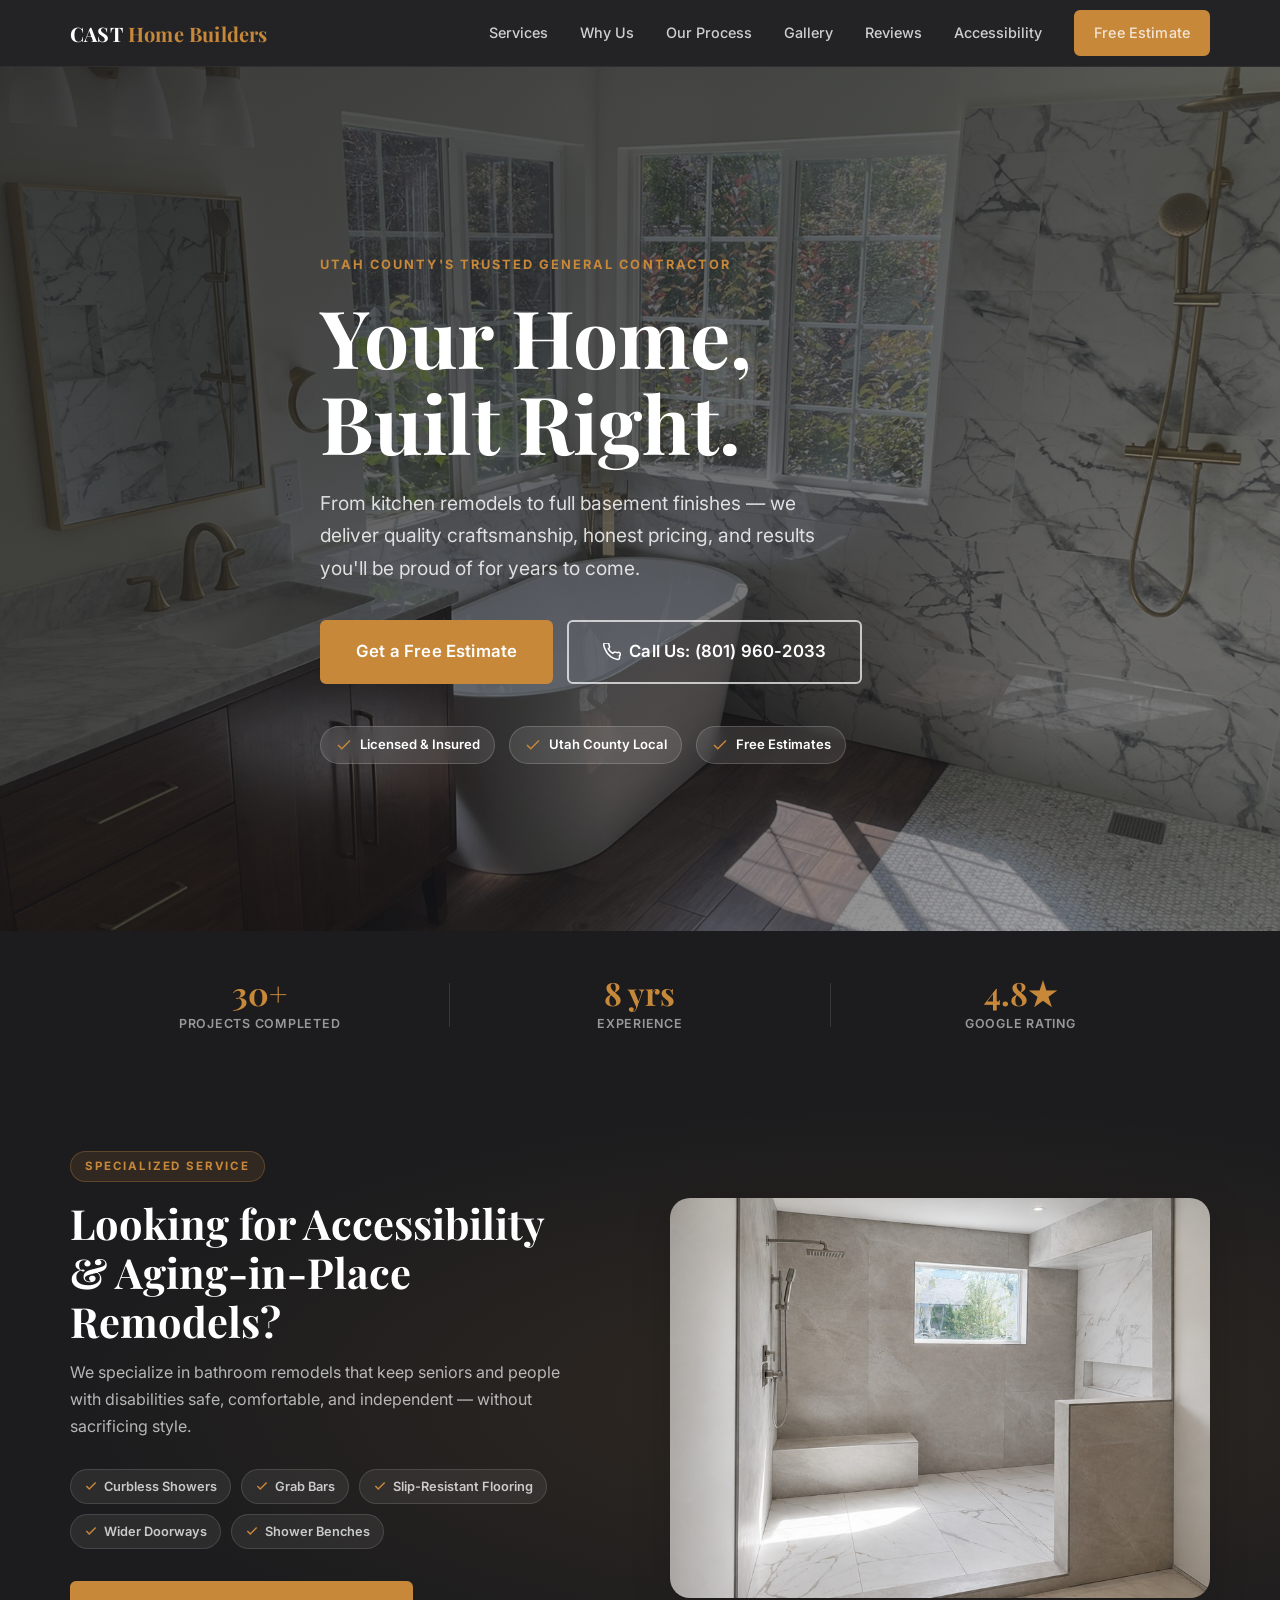
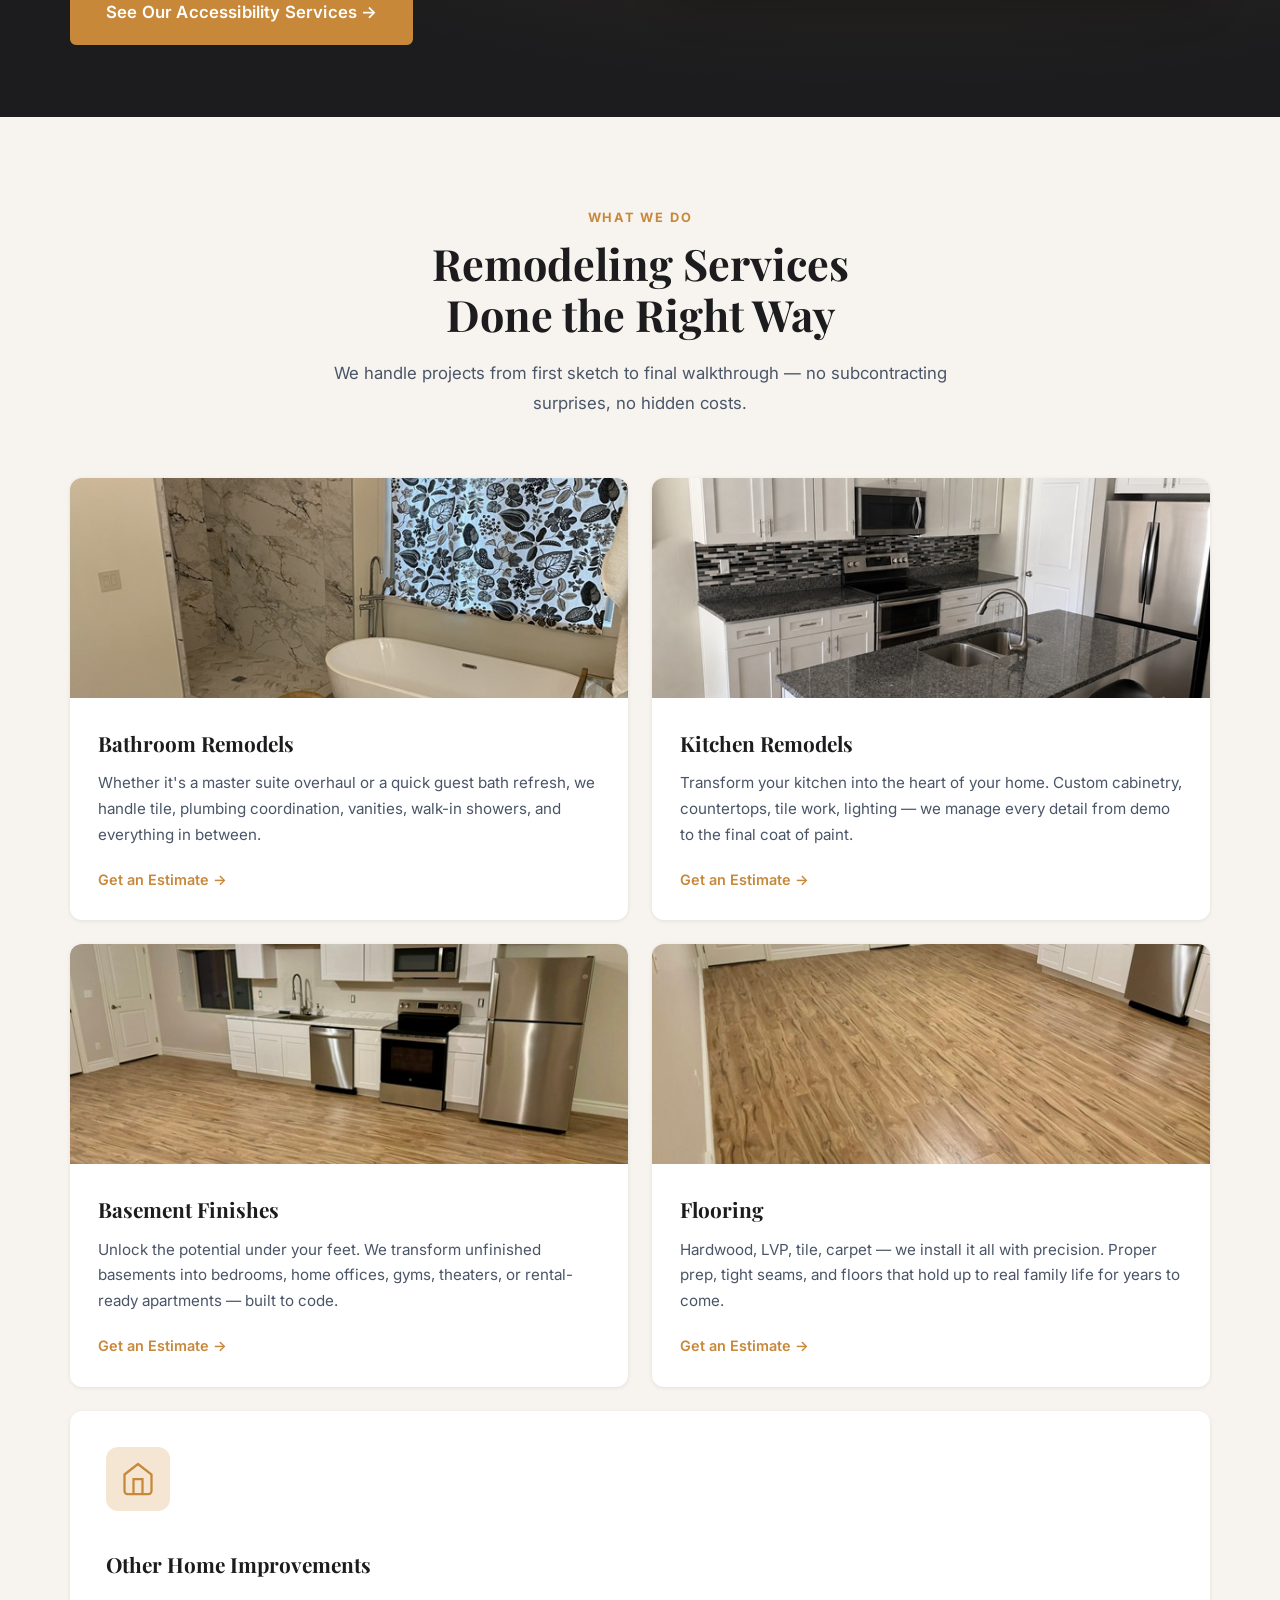
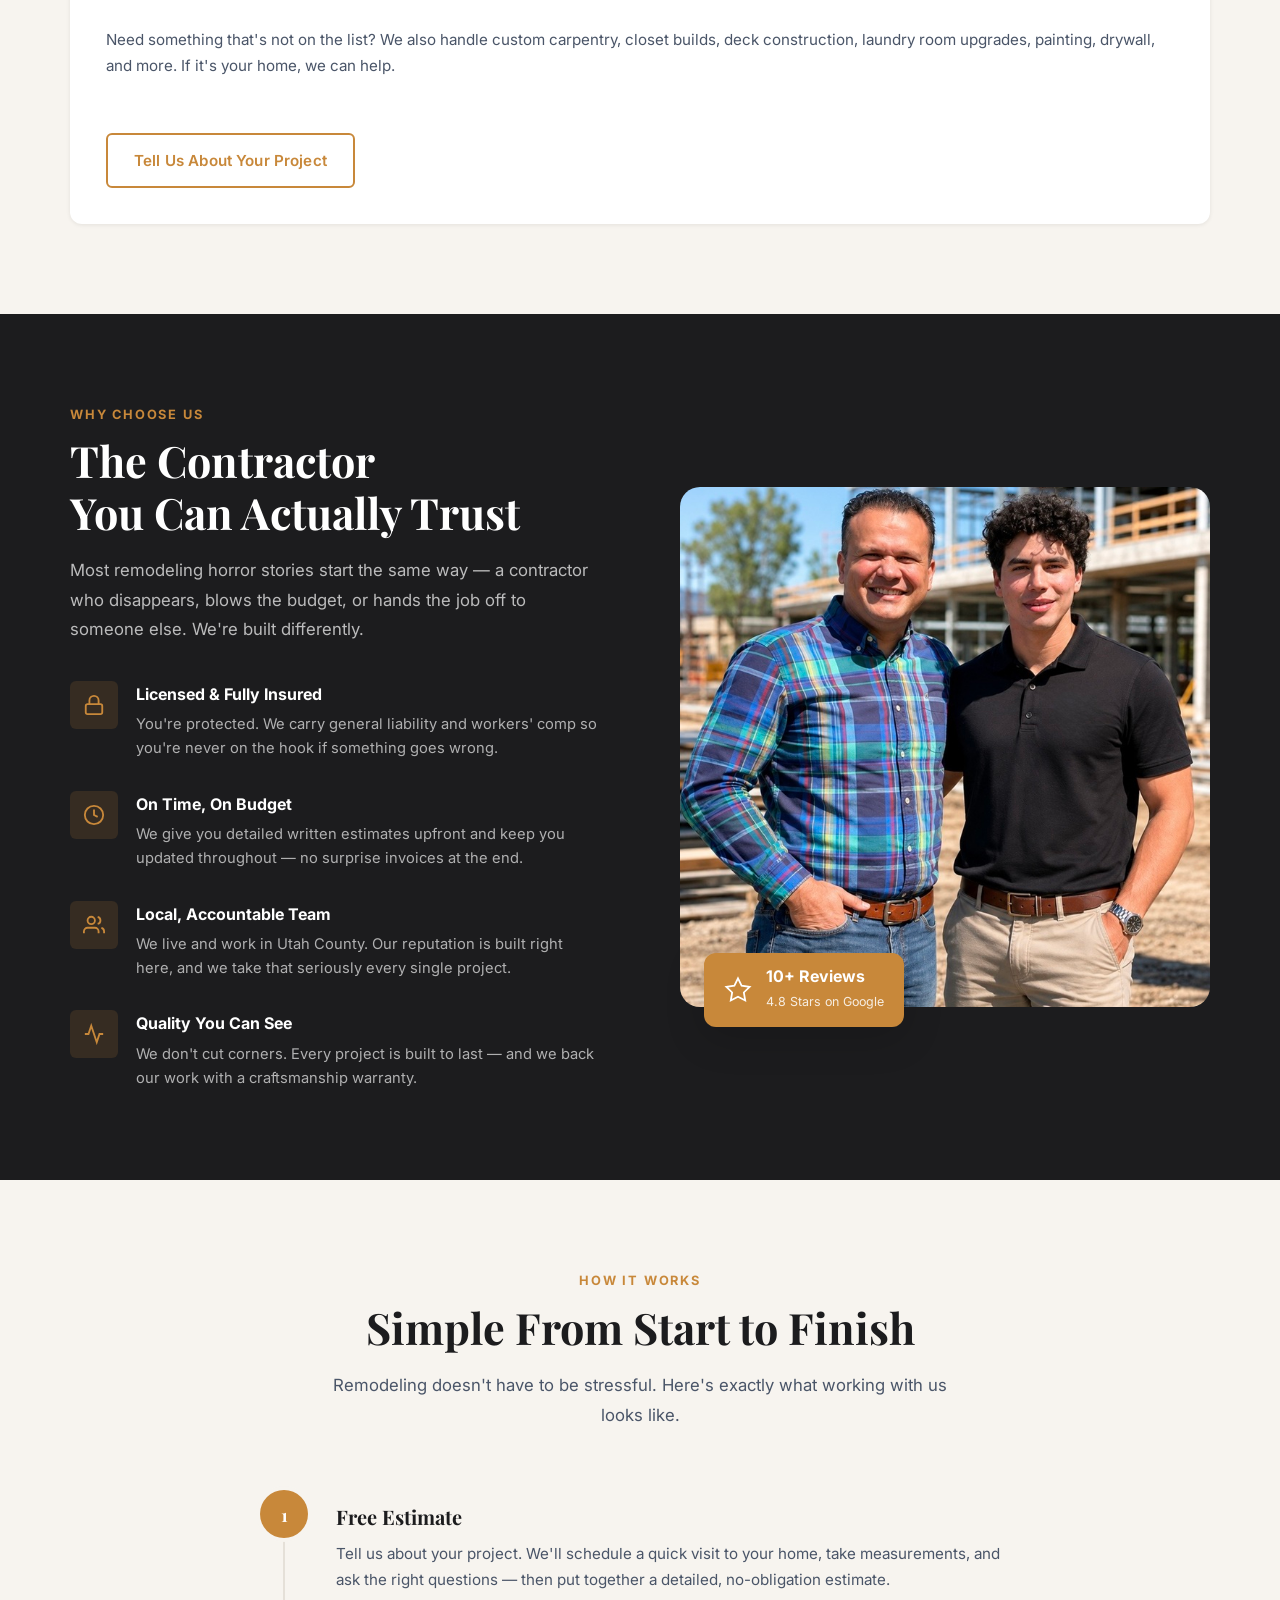
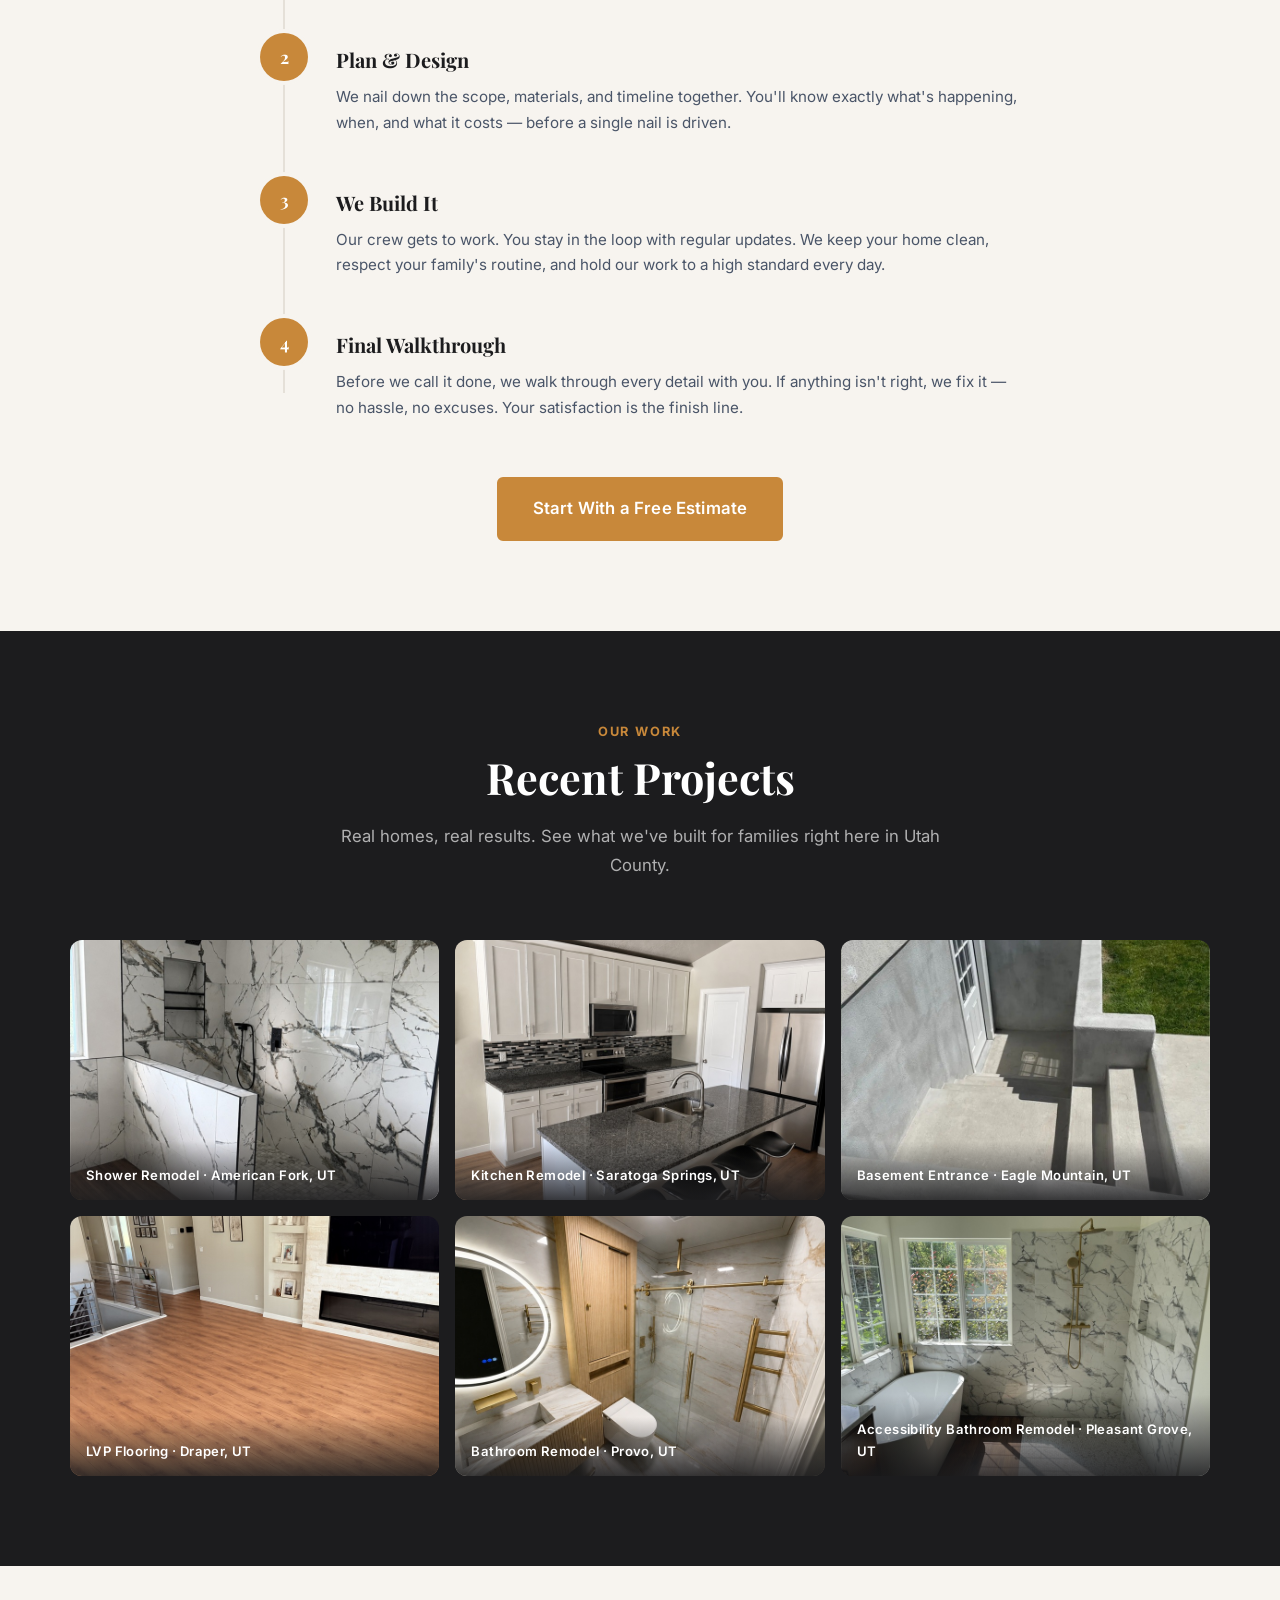
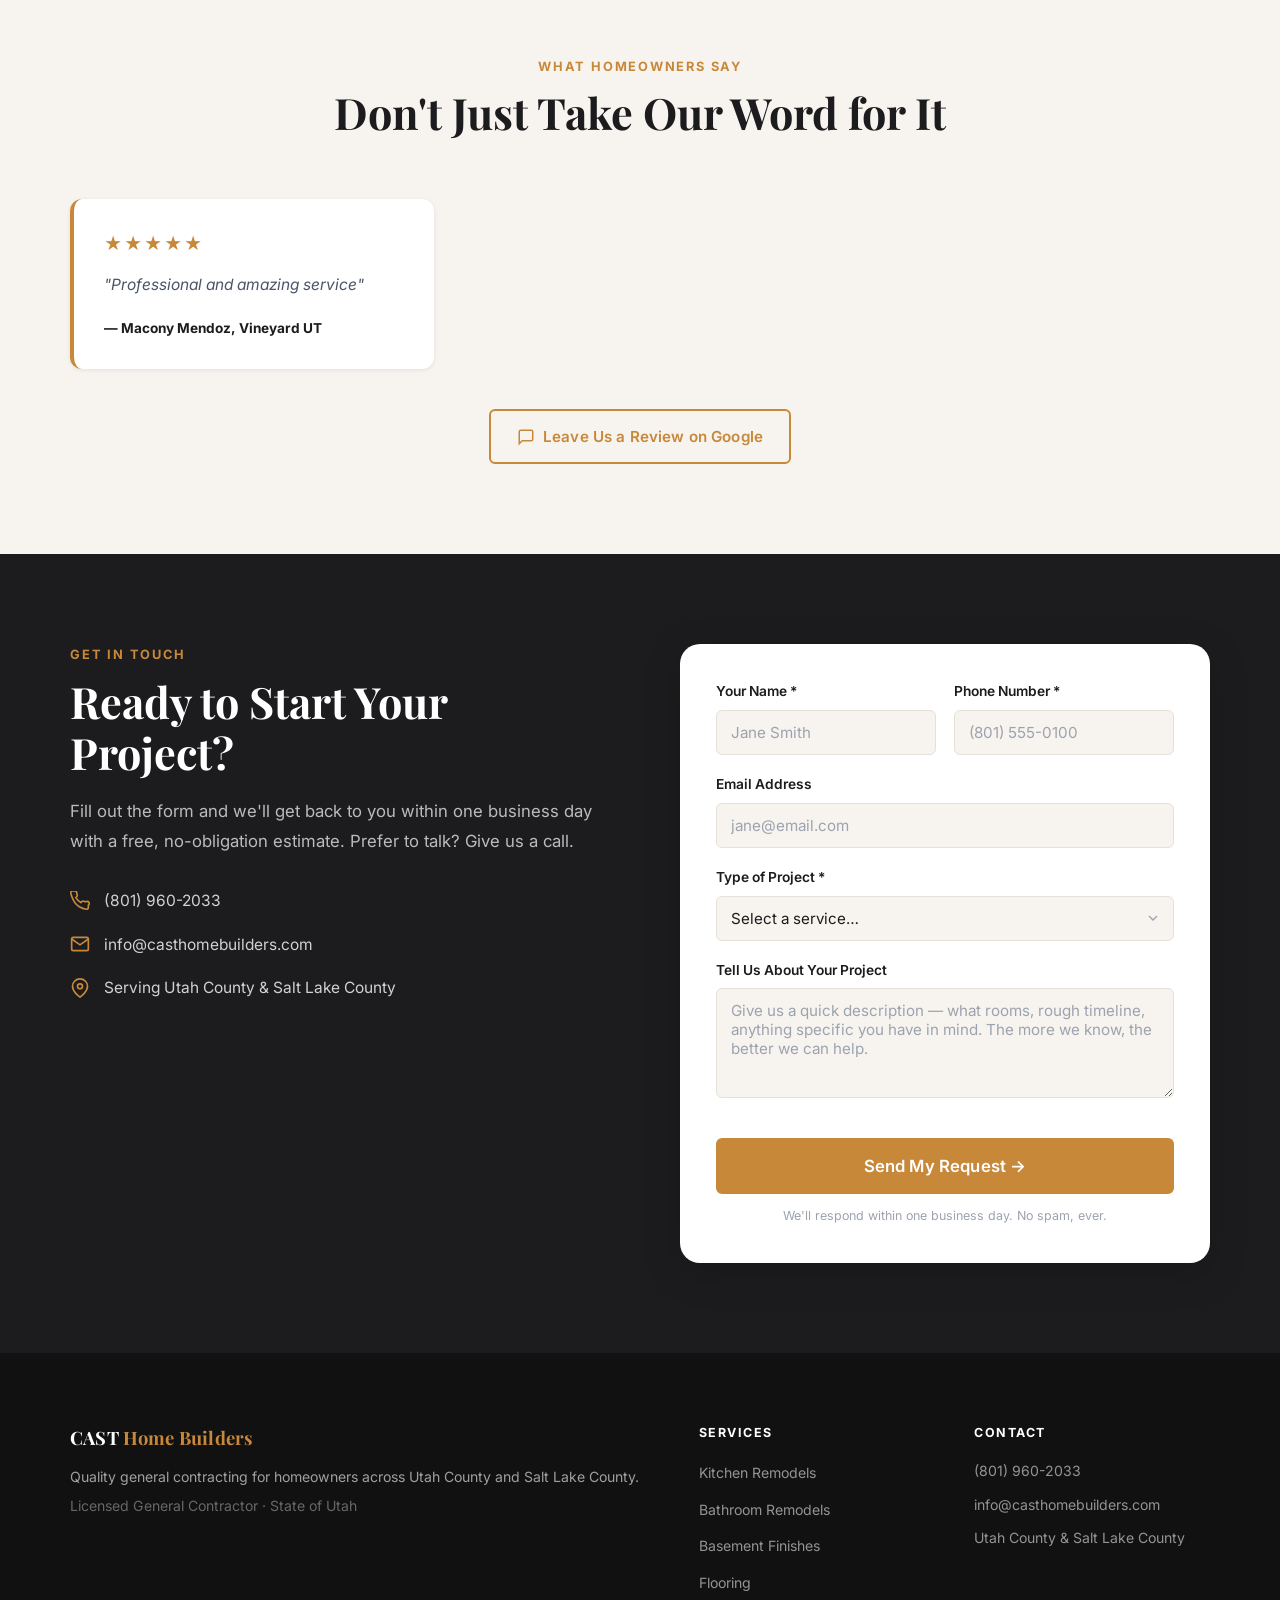
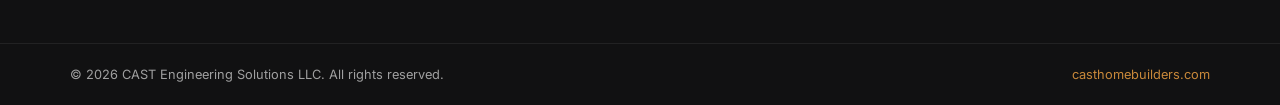
==== index.html @ 5782cff4 "Complete image upload and website touch up" ====
<!DOCTYPE html>
<html lang="en">
<head>
  <meta charset="UTF-8" />
  <meta name="viewport" content="width=device-width, initial-scale=1.0" />

  <!-- ═══════════════════════════════════════════════
       SEO META TAGS — update these before going live
       ═══════════════════════════════════════════════ -->
  <title>CAST Home Builders | General Contractor in Lehi, Utah</title>
  <meta name="description" content="CAST Home Builders is a trusted general contractor serving Lehi and Utah County. We specialize in kitchen remodels, bathroom remodels, basement finishes, and flooring. Get a free estimate today." />
  <meta name="keywords" content="general contractor Utah County, kitchen remodel Utah, bathroom remodel Utah, basement finish Utah, flooring contractor Utah, home remodel Provo, CAST Home Builders" />
  <meta name="robots" content="index, follow" />
  <link rel="canonical" href="https://casthomebuilders.com/" />

  <!-- Open Graph (for Facebook/social sharing) -->
  <meta property="og:type" content="website" />
  <meta property="og:title" content="CAST Home Builders | General Contractor in Utah County" />
  <meta property="og:description" content="Kitchen remodels, bathroom remodels, basement finishes & flooring. Trusted local contractor in Utah County. Free estimates." />
  <meta property="og:url" content="https://casthomebuilders.com/" />
  <meta property="og:image" content="https://casthomebuilders.com/images/og-image.jpg" />

  <!-- Local Business Schema (Google structured data) -->
  <script type="application/ld+json">
  {
    "@context": "https://schema.org",
    "@type": "GeneralContractor",
    "name": "CAST Home Builders",
    "description": "General contractor specializing in kitchen remodels, bathroom remodels, basement finishes, and flooring in Utah County.",
    "url": "https://casthomebuilders.com",
    "telephone": "+1-8019602033",
    "email": "info@casthomebuilders.com",
    "address": {
      "@type": "PostalAddress",
      "addressLocality": "Lehi",
      "addressRegion": "UT",
      "addressCountry": "US"
    },
    "areaServed": [
      "Utah County", "Salt Lake County", "Provo", "Orem", "Lehi", "Spanish Fork", "Springville"
    ],
    "serviceType": [
      "Kitchen Remodeling", "Bathroom Remodeling", "Basement Finishing", "Flooring Installation", "Home Renovation"
    ],
    "priceRange": "$$",
    "openingHours": "Mo-Fr 08:00-18:00",
    "sameAs": [
      "https://www.google.com/maps/place/?q=place_id:ChIJdb9KXd1QsRQRU_9KO5VmrkE"
    ]
  }
  </script>

  <!-- Fonts -->
  <link rel="preconnect" href="https://fonts.googleapis.com" />
  <link rel="preconnect" href="https://fonts.gstatic.com" crossorigin />
  <link href="https://fonts.googleapis.com/css2?family=Playfair+Display:wght@600;700&family=Inter:wght@400;500;600&display=swap" rel="stylesheet" />

  <link rel="stylesheet" href="css/style.css" />
  <link rel="stylesheet" href="css/accessibility.css" />
  <link rel="icon" type="image/png" href="images/favicon.png" />
</head>

<body>

  <!-- ════════════════════════════
       STICKY HEADER / NAV
       ════════════════════════════ -->
  <header class="site-header" id="site-header">
    <div class="container header-inner">
      <a href="#hero" class="logo" aria-label="CAST Home Builders home">
        <!-- Replace with your actual logo image: -->
        <!-- <img src="images/logo.svg" alt="CAST Home Builders Logo" width="180" height="48"> -->
        <span class="logo-text">CAST <span class="logo-accent">Home Builders</span></span>
      </a>

      <nav class="nav-desktop" aria-label="Main navigation">
        <a href="#services">Services</a>
        <a href="#why-us">Why Us</a>
        <a href="#process">Our Process</a>
        <a href="#gallery">Gallery</a>
        <a href="#reviews">Reviews</a>
        <a href="accessibility.html">Accessibility</a>
        <a href="#contact" class="btn btn-primary btn-sm">Free Estimate</a>
      </nav>

      <button class="nav-toggle" id="nav-toggle" aria-label="Open menu" aria-expanded="false">
        <span></span><span></span><span></span>
      </button>
    </div>

    <!-- Mobile nav drawer -->
    <nav class="nav-mobile" id="nav-mobile" aria-label="Mobile navigation" hidden>
      <a href="#services" class="nav-mobile-link">Services</a>
      <a href="#why-us" class="nav-mobile-link">Why Us</a>
      <a href="#process" class="nav-mobile-link">Our Process</a>
      <a href="#gallery" class="nav-mobile-link">Gallery</a>
      <a href="#reviews" class="nav-mobile-link">Reviews</a>
      <a href="accessibility.html" class="nav-mobile-link">Accessibility</a>
      <a href="#contact" class="nav-mobile-link btn btn-primary">Get a Free Estimate</a>
    </nav>
  </header>

  <main>

    <!-- ════════════════════════════
         HERO SECTION
         ════════════════════════════ -->
    <section class="hero" id="hero">
      <!-- PLACEHOLDER: Replace with a high-quality photo of a finished kitchen/bathroom remodel.
           Recommended size: 1920x1080px. Save as images/hero-bg.jpg -->
      <div class="hero-bg" style="background-image: url('images/hero-bg.jpg');" role="img" aria-label="Beautiful finished kitchen remodel"></div>
      <div class="hero-overlay"></div>

      <div class="container hero-content">
        <p class="hero-eyebrow">Utah County's Trusted General Contractor</p>
        <h1 class="hero-headline">Your Home,<br>Built Right.</h1>
        <p class="hero-sub">From kitchen remodels to full basement finishes — we deliver quality craftsmanship, honest pricing, and results you'll be proud of for years to come.</p>
        <div class="hero-actions">
          <a href="#contact" class="btn btn-primary btn-lg">Get a Free Estimate</a>
          <a href="tel:+18019602033" class="btn btn-outline btn-lg">
            <svg width="18" height="18" viewBox="0 0 24 24" fill="none" stroke="currentColor" stroke-width="2" aria-hidden="true"><path d="M22 16.92v3a2 2 0 01-2.18 2 19.79 19.79 0 01-8.63-3.07A19.5 19.5 0 013.07 8.81 19.79 19.79 0 01.91 2.18 2 2 0 012.92 0h3a2 2 0 012 1.72c.127.96.361 1.903.7 2.81a2 2 0 01-.45 2.11L7.09 7.91a16 16 0 006 6l1.27-1.27a2 2 0 012.11-.45c.907.339 1.85.573 2.81.7A2 2 0 0122 16.92z"/></svg>
            Call Us: (801) 960-2033
          </a>
        </div>
        <div class="hero-badges">
          <div class="badge">
            <svg width="18" height="18" viewBox="0 0 24 24" fill="none" stroke="currentColor" stroke-width="2" aria-hidden="true"><polyline points="20 6 9 17 4 12"/></svg>
            Licensed & Insured
          </div>
          <div class="badge">
            <svg width="18" height="18" viewBox="0 0 24 24" fill="none" stroke="currentColor" stroke-width="2" aria-hidden="true"><polyline points="20 6 9 17 4 12"/></svg>
            Utah County Local
          </div>
          <div class="badge">
            <svg width="18" height="18" viewBox="0 0 24 24" fill="none" stroke="currentColor" stroke-width="2" aria-hidden="true"><polyline points="20 6 9 17 4 12"/></svg>
            Free Estimates
          </div>
        </div>
      </div>
    </section>

    <!-- ════════════════════════════
         SOCIAL PROOF STRIP
         ════════════════════════════ -->
    <section class="trust-strip" aria-label="Quick stats">
      <div class="container trust-grid">
        <div class="trust-item">
          <span class="trust-number">30+</span>
          <span class="trust-label">Projects Completed</span>
        </div>
        <div class="trust-divider" aria-hidden="true"></div>
        <div class="trust-item">
          <span class="trust-number">8 yrs</span>
          <span class="trust-label">Experience</span>
        </div>
        <div class="trust-divider" aria-hidden="true"></div>
        <div class="trust-item">
          <span class="trust-number">4.8★</span>
          <span class="trust-label">Google Rating</span>
        </div>
      </div>
    </section>

    <!-- ════════════════════════════
         ACCESIBILITY SECTION
         ════════════════════════════ -->
    <section class="acc-banner" aria-label="Accessibility remodeling services">
      <div class="container acc-banner-inner">

        <div class="acc-banner-text">
          <span class="acc-banner-label">Specialized Service</span>
          <h2 class="acc-banner-headline">Looking for Accessibility<br>& Aging-in-Place Remodels?</h2>
          <p class="acc-banner-sub">We specialize in bathroom remodels that keep seniors and people with disabilities safe, comfortable, and independent — without sacrificing style.</p>

          <div class="acc-banner-features">
            <span class="acc-banner-tag">
              <svg width="14" height="14" viewBox="0 0 24 24" fill="none" stroke="currentColor" stroke-width="2.5" aria-hidden="true"><polyline points="20 6 9 17 4 12"/></svg>
              Curbless Showers
            </span>
            <span class="acc-banner-tag">
              <svg width="14" height="14" viewBox="0 0 24 24" fill="none" stroke="currentColor" stroke-width="2.5" aria-hidden="true"><polyline points="20 6 9 17 4 12"/></svg>
              Grab Bars
            </span>
            <span class="acc-banner-tag">
              <svg width="14" height="14" viewBox="0 0 24 24" fill="none" stroke="currentColor" stroke-width="2.5" aria-hidden="true"><polyline points="20 6 9 17 4 12"/></svg>
              Slip-Resistant Flooring
            </span>
            <span class="acc-banner-tag">
              <svg width="14" height="14" viewBox="0 0 24 24" fill="none" stroke="currentColor" stroke-width="2.5" aria-hidden="true"><polyline points="20 6 9 17 4 12"/></svg>
              Wider Doorways
            </span>
            <span class="acc-banner-tag">
              <svg width="14" height="14" viewBox="0 0 24 24" fill="none" stroke="currentColor" stroke-width="2.5" aria-hidden="true"><polyline points="20 6 9 17 4 12"/></svg>
              Shower Benches
            </span>
          </div>

          <a href="accessibility.html" class="btn btn-primary btn-lg">
            See Our Accessibility Services →
          </a>
        </div>

        <!-- DONE: A beautiful accessibility bathroom photo — curbless shower or clean modern
            accessible bathroom. Save as images/acc-banner.jpg (800x600px recommended) -->
        <div class="acc-banner-img" style="background-image: url('images/acc-banner.jpg');" role="img" aria-label="Modern accessible bathroom remodel"></div>

      </div>
    </section>




    <!-- ════════════════════════════
         SERVICES SECTION
         ════════════════════════════ -->
    <section class="section services" id="services">
      <div class="container">
        <div class="section-header">
          <p class="section-eyebrow">What We Do</p>
          <h2 class="section-title">Remodeling Services<br>Done the Right Way</h2>
          <p class="section-desc">We handle projects from first sketch to final walkthrough — no subcontracting surprises, no hidden costs.</p>
        </div>

        <div class="services-grid">

          <article class="service-card">
            <!-- PLACEHOLDER: 600x400px photo of a bathroom remodel. Save as images/service-bathroom.jpg -->
            <div class="service-img" style="background-image: url('images/service-bathroom.jpg');" role="img" aria-label="Bathroom remodel example"></div>
            <div class="service-body">
              <h3>Bathroom Remodels</h3>
              <p>Whether it's a master suite overhaul or a quick guest bath refresh, we handle tile, plumbing coordination, vanities, walk-in showers, and everything in between.</p>
              <a href="#contact" class="service-link">Get an Estimate →</a>
            </div>
          </article>

          <article class="service-card">
            <!-- PLACEHOLDER: 600x400px photo of a kitchen remodel. Save as images/service-kitchen.jpg -->
            <div class="service-img" style="background-image: url('images/service-kitchen.jpg');" role="img" aria-label="Kitchen remodel example"></div>
            <div class="service-body">
              <h3>Kitchen Remodels</h3>
              <p>Transform your kitchen into the heart of your home. Custom cabinetry, countertops, tile work, lighting — we manage every detail from demo to the final coat of paint.</p>
              <a href="#contact" class="service-link">Get an Estimate →</a>
            </div>
          </article>

          <article class="service-card">
            <!-- PLACEHOLDER: 600x400px photo of a basement finish. Save as images/service-basement.jpg -->
            <div class="service-img" style="background-image: url('images/service-basement.jpg');" role="img" aria-label="Basement finish example"></div>
            <div class="service-body">
              <h3>Basement Finishes</h3>
              <p>Unlock the potential under your feet. We transform unfinished basements into bedrooms, home offices, gyms, theaters, or rental-ready apartments — built to code.</p>
              <a href="#contact" class="service-link">Get an Estimate →</a>
            </div>
          </article>

          <article class="service-card">
            <!-- PLACEHOLDER: 600x400px photo of flooring. Save as images/service-flooring.jpg -->
            <div class="service-img" style="background-image: url('images/service-flooring.jpg');" role="img" aria-label="Flooring installation example"></div>
            <div class="service-body">
              <h3>Flooring</h3>
              <p>Hardwood, LVP, tile, carpet — we install it all with precision. Proper prep, tight seams, and floors that hold up to real family life for years to come.</p>
              <a href="#contact" class="service-link">Get an Estimate →</a>
            </div>
          </article>

          <article class="service-card service-card--wide">
            <div class="service-body service-body--wide">
              <div class="misc-icon" aria-hidden="true">
                <svg width="36" height="36" viewBox="0 0 24 24" fill="none" stroke="currentColor" stroke-width="1.5"><path d="M3 9l9-7 9 7v11a2 2 0 01-2 2H5a2 2 0 01-2-2z"/><polyline points="9 22 9 12 15 12 15 22"/></svg>
              </div>
              <h3>Other Home Improvements</h3>
              <p>Need something that's not on the list? We also handle custom carpentry, closet builds, deck construction, laundry room upgrades, painting, drywall, and more. If it's your home, we can help.</p>
              <a href="#contact" class="btn btn-secondary">Tell Us About Your Project</a>
            </div>
          </article>

        </div>
      </div>
    </section>

    <!-- ════════════════════════════
         WHY US SECTION
         ════════════════════════════ -->
    <section class="section why-us" id="why-us">
      <div class="container">
        <div class="why-us-inner">
          <div class="why-us-text">
            <p class="section-eyebrow">Why Choose Us</p>
            <h2 class="section-title">The Contractor<br>You Can Actually Trust</h2>
            <p class="section-desc">Most remodeling horror stories start the same way — a contractor who disappears, blows the budget, or hands the job off to someone else. We're built differently.</p>

            <ul class="why-list">
              <li>
                <div class="why-icon" aria-hidden="true">
                  <svg width="22" height="22" viewBox="0 0 24 24" fill="none" stroke="currentColor" stroke-width="2"><rect x="3" y="11" width="18" height="11" rx="2" ry="2"/><path d="M7 11V7a5 5 0 0 1 10 0v4"/></svg>
                </div>
                <div>
                  <strong>Licensed & Fully Insured</strong>
                  <p>You're protected. We carry general liability and workers' comp so you're never on the hook if something goes wrong.</p>
                </div>
              </li>
              <li>
                <div class="why-icon" aria-hidden="true">
                  <svg width="22" height="22" viewBox="0 0 24 24" fill="none" stroke="currentColor" stroke-width="2"><circle cx="12" cy="12" r="10"/><polyline points="12 6 12 12 16 14"/></svg>
                </div>
                <div>
                  <strong>On Time, On Budget</strong>
                  <p>We give you detailed written estimates upfront and keep you updated throughout — no surprise invoices at the end.</p>
                </div>
              </li>
              <li>
                <div class="why-icon" aria-hidden="true">
                  <svg width="22" height="22" viewBox="0 0 24 24" fill="none" stroke="currentColor" stroke-width="2"><path d="M17 21v-2a4 4 0 00-4-4H5a4 4 0 00-4 4v2"/><circle cx="9" cy="7" r="4"/><path d="M23 21v-2a4 4 0 00-3-3.87"/><path d="M16 3.13a4 4 0 010 7.75"/></svg>
                </div>
                <div>
                  <strong>Local, Accountable Team</strong>
                  <p>We live and work in Utah County. Our reputation is built right here, and we take that seriously every single project.</p>
                </div>
              </li>
              <li>
                <div class="why-icon" aria-hidden="true">
                  <svg width="22" height="22" viewBox="0 0 24 24" fill="none" stroke="currentColor" stroke-width="2"><polyline points="22 12 18 12 15 21 9 3 6 12 2 12"/></svg>
                </div>
                <div>
                  <strong>Quality You Can See</strong>
                  <p>We don't cut corners. Every project is built to last — and we back our work with a craftsmanship warranty.</p>
                </div>
              </li>
            </ul>
          </div>

          <div class="why-us-img-wrap">
            <!-- PLACEHOLDER: 700x800px portrait photo — team on a job site or a finished project interior.
                 Save as images/why-us.jpg -->
            <div class="why-us-img" style="background-image: url('images/why-us.jpg');" role="img" aria-label="CAST Home Builders team on a job site"></div>
            <div class="why-us-badge">
              <svg width="28" height="28" viewBox="0 0 24 24" fill="none" stroke="currentColor" stroke-width="1.5" aria-hidden="true"><path d="M12 2l3.09 6.26L22 9.27l-5 4.87 1.18 6.88L12 17.77l-6.18 3.25L7 14.14 2 9.27l6.91-1.01L12 2z"/></svg>
              <div>
                <strong>10+ Reviews</strong>
                <span>4.8 Stars on Google</span>
              </div>
            </div>
          </div>
        </div>
      </div>
    </section>

    <!-- ════════════════════════════
         PROCESS SECTION
         ════════════════════════════ -->
    <section class="section process" id="process">
      <div class="container">
        <div class="section-header">
          <p class="section-eyebrow">How It Works</p>
          <h2 class="section-title">Simple From Start to Finish</h2>
          <p class="section-desc">Remodeling doesn't have to be stressful. Here's exactly what working with us looks like.</p>
        </div>

        <ol class="process-steps" role="list">
          <li class="process-step">
            <div class="step-number" aria-hidden="true">1</div>
            <div class="step-content">
              <h3>Free Estimate</h3>
              <p>Tell us about your project. We'll schedule a quick visit to your home, take measurements, and ask the right questions — then put together a detailed, no-obligation estimate.</p>
            </div>
          </li>
          <li class="process-step">
            <div class="step-number" aria-hidden="true">2</div>
            <div class="step-content">
              <h3>Plan & Design</h3>
              <p>We nail down the scope, materials, and timeline together. You'll know exactly what's happening, when, and what it costs — before a single nail is driven.</p>
            </div>
          </li>
          <li class="process-step">
            <div class="step-number" aria-hidden="true">3</div>
            <div class="step-content">
              <h3>We Build It</h3>
              <p>Our crew gets to work. You stay in the loop with regular updates. We keep your home clean, respect your family's routine, and hold our work to a high standard every day.</p>
            </div>
          </li>
          <li class="process-step">
            <div class="step-number" aria-hidden="true">4</div>
            <div class="step-content">
              <h3>Final Walkthrough</h3>
              <p>Before we call it done, we walk through every detail with you. If anything isn't right, we fix it — no hassle, no excuses. Your satisfaction is the finish line.</p>
            </div>
          </li>
        </ol>

        <div class="process-cta">
          <a href="#contact" class="btn btn-primary btn-lg">Start With a Free Estimate</a>
        </div>
      </div>
    </section>

    <!-- ════════════════════════════
         GALLERY SECTION
         ════════════════════════════ -->
    <section class="section gallery-section" id="gallery">
      <div class="container">
        <div class="section-header">
          <p class="section-eyebrow">Our Work</p>
          <h2 class="section-title">Recent Projects</h2>
          <p class="section-desc">Real homes, real results. See what we've built for families right here in Utah County.</p>
        </div>

        <div class="gallery-grid" role="list">
          <!-- PLACEHOLDER: Add 6–9 project photos.
               Recommended: 800x600px each. Name them gallery-1.jpg through gallery-9.jpg.
               Update the aria-label on each to describe the actual project. -->
          <div class="gallery-item" role="listitem">
            <div class="gallery-img" style="background-image: url('images/gallery-2.jpg');" role="img" aria-label="Bathroom remodel"></div>
            <div class="gallery-caption"> Shower Remodel · American Fork, UT</div>
          </div>
          <div class="gallery-item" role="listitem">
            <div class="gallery-img" style="background-image: url('images/gallery-3.jpg');" role="img" aria-label="Patio Sidewalk"></div>
            <div class="gallery-caption">Kitchen Remodel · Saratoga Springs, UT</div>
          </div>
          <div class="gallery-item" role="listitem">
            <div class="gallery-img" style="background-image: url('images/gallery-1.jpg');" role="img" aria-label="Kitchen remodel - [City], UT"></div>
            <div class="gallery-caption">Basement Entrance · Eagle Mountain, UT</div>
          </div>
          <div class="gallery-item" role="listitem">
            <div class="gallery-img" style="background-image: url('images/gallery-4.jpg');" role="img" aria-label="Hardwood flooring installation"></div>
            <div class="gallery-caption">LVP Flooring · Draper, UT</div>
          </div>
          <div class="gallery-item" role="listitem">
            <div class="gallery-img" style="background-image: url('images/gallery-5.jpg');" role="img" aria-label="Bathroom remodel"></div>
            <div class="gallery-caption">Bathroom Remodel · Provo, UT</div>
          </div>
          <div class="gallery-item" role="listitem">
            <div class="gallery-img" style="background-image: url('images/gallery-6.jpg');" role="img" aria-label="Ceramic Tile"></div>
            <div class="gallery-caption">Accessibility Bathroom Remodel · Pleasant Grove, UT</div>
          </div>
        </div>
      </div>
    </section>

    <!-- ════════════════════════════
         REVIEWS SECTION
         ════════════════════════════ -->
    <section class="section reviews" id="reviews">
      <div class="container">
        <div class="section-header">
          <p class="section-eyebrow">What Homeowners Say</p>
          <h2 class="section-title">Don't Just Take Our Word for It</h2>
        </div>

        <div class="reviews-grid">
          <!-- PLACEHOLDER: Replace with real Google reviews. Copy name, stars, and review text. -->
          <article class="review-card">
            <div class="review-stars" aria-label="5 out of 5 stars">★★★★★</div>
            <blockquote>"Professional and amazing service"</blockquote>
            <footer class="review-author">— Macony Mendoz, Vineyard UT</footer>
          </article>

          
        </div>

        <div class="reviews-cta">
          <a href="https://g.page/r/CVP_SjuVZq5BEBM/review" target="_blank" rel="noopener" class="btn btn-secondary">
            <svg width="18" height="18" viewBox="0 0 24 24" fill="none" stroke="currentColor" stroke-width="2" aria-hidden="true"><path d="M21 15a2 2 0 01-2 2H7l-4 4V5a2 2 0 012-2h14a2 2 0 012 2z"/></svg>
            Leave Us a Review on Google
          </a>
        </div>
      </div>
    </section>

    <!-- ════════════════════════════
         CONTACT / ESTIMATE FORM
         ════════════════════════════ -->
    <section class="section contact" id="contact">
      <div class="container">
        <div class="contact-inner">
          <div class="contact-text">
            <p class="section-eyebrow">Get in Touch</p>
            <h2 class="section-title">Ready to Start Your Project?</h2>
            <p class="section-desc">Fill out the form and we'll get back to you within one business day with a free, no-obligation estimate. Prefer to talk? Give us a call.</p>

            <ul class="contact-details">
              <li>
                <svg width="20" height="20" viewBox="0 0 24 24" fill="none" stroke="currentColor" stroke-width="2" aria-hidden="true"><path d="M22 16.92v3a2 2 0 01-2.18 2 19.79 19.79 0 01-8.63-3.07A19.5 19.5 0 013.07 8.81 19.79 19.79 0 01.91 2.18 2 2 0 012.92 0h3a2 2 0 012 1.72c.127.96.361 1.903.7 2.81a2 2 0 01-.45 2.11L7.09 7.91a16 16 0 006 6l1.27-1.27a2 2 0 012.11-.45c.907.339 1.85.573 2.81.7A2 2 0 0122 16.92z"/></svg>
                <a href="tel:+18019602033">(801) 960-2033</a>
              </li>
              <li>
                <svg width="20" height="20" viewBox="0 0 24 24" fill="none" stroke="currentColor" stroke-width="2" aria-hidden="true"><path d="M4 4h16c1.1 0 2 .9 2 2v12c0 1.1-.9 2-2 2H4c-1.1 0-2-.9-2-2V6c0-1.1.9-2 2-2z"/><polyline points="22,6 12,13 2,6"/></svg>
                <a href="mailto:info@casthomebuilders.com">info@casthomebuilders.com</a>
              </li>
              <li>
                <svg width="20" height="20" viewBox="0 0 24 24" fill="none" stroke="currentColor" stroke-width="2" aria-hidden="true"><path d="M21 10c0 7-9 13-9 13s-9-6-9-13a9 9 0 0118 0z"/><circle cx="12" cy="10" r="3"/></svg>
                <span>Serving Utah County & Salt Lake County</span>
              </li>
            </ul>
          </div>

          <div class="contact-form-wrap">
            <!-- NOTE: This form needs a backend or a form service to actually send emails.
                 Recommended free options:
                   - Formspree (formspree.io) — replace the action URL below
                   - Web3Forms (web3forms.com) — free, works with static sites
                   - EmailJS — if you want to keep it client-side only
                 Instructions for Formspree:
                   1. Sign up at formspree.io
                   2. Create a form, get your endpoint URL
                   3. Replace action="https://formspree.io/f/YOUR-ID" below
            -->
            <form class="contact-form" id="contact-form" action="https://formspree.io/f/mojzznjj" method="POST" novalidate>
              <div class="form-row">
                <div class="form-group">
                  <label for="name">Your Name *</label>
                  <input type="text" id="name" name="name" placeholder="Jane Smith" required autocomplete="name" />
                </div>
                <div class="form-group">
                  <label for="phone">Phone Number *</label>
                  <input type="tel" id="phone" name="phone" placeholder="(801) 555-0100" required autocomplete="tel" />
                </div>
              </div>

              <div class="form-group">
                <label for="email">Email Address</label>
                <input type="email" id="email" name="email" placeholder="jane@email.com" autocomplete="email" />
              </div>

              <div class="form-group">
                <label for="service">Type of Project *</label>
                <select id="service" name="service" required>
                  <option value="" disabled selected>Select a service…</option>
                  <option value="kitchen">Kitchen Remodel</option>
                  <option value="bathroom">Bathroom Remodel</option>
                  <option value="basement">Basement Finish</option>
                  <option value="flooring">Flooring</option>
                  <option value="other">Other / Not Sure Yet</option>
                </select>
              </div>

              <div class="form-group">
                <label for="message">Tell Us About Your Project</label>
                <textarea id="message" name="message" rows="4" placeholder="Give us a quick description — what rooms, rough timeline, anything specific you have in mind. The more we know, the better we can help."></textarea>
              </div>

              <button type="submit" class="btn btn-primary btn-lg btn-full">Send My Request →</button>
              <p class="form-disclaimer">We'll respond within one business day. No spam, ever.</p>

              <div class="form-success" id="form-success" hidden role="alert">
                <svg width="24" height="24" viewBox="0 0 24 24" fill="none" stroke="currentColor" stroke-width="2" aria-hidden="true"><polyline points="20 6 9 17 4 12"/></svg>
                Message sent! We'll be in touch soon.
              </div>
            </form>
          </div>
        </div>
      </div>
    </section>

  </main>

  <!-- ════════════════════════════
       FOOTER
       ════════════════════════════ -->
  <footer class="site-footer">
    <div class="container footer-inner">
      <div class="footer-brand">
        <span class="logo-text">CAST <span class="logo-accent">Home Builders</span></span>
        <p>Quality general contracting for homeowners across Utah County and Salt Lake County.</p>
        <p class="footer-license">Licensed General Contractor · State of Utah</p> <!-- · Lic. #[YOUR-LICENSE-NUMBER] -->
      </div>

      <div class="footer-links">
        <h4>Services</h4>
        <ul>
          <li><a href="#services">Kitchen Remodels</a></li>
          <li><a href="#services">Bathroom Remodels</a></li>
          <li><a href="#services">Basement Finishes</a></li>
          <li><a href="#services">Flooring</a></li>
        </ul>
      </div>

      <div class="footer-contact">
        <h4>Contact</h4>
        <ul>
          <li><a href="tel:+18019602033">(801) 960-2033</a></li>
          <li><a href="mailto:info@casthomebuilders.com">info@casthomebuilders.com</a></li>
          <li>Utah County & Salt Lake County</li>
        </ul>
      </div>
    </div>

    <div class="footer-bottom">
      <div class="container">
        <p>© <span id="year"></span> CAST Engineering Solutions LLC. All rights reserved.</p>
        <p><a href="https://casthomebuilders.com">casthomebuilders.com</a></p>
      </div>
    </div>
  </footer>

  <!-- Sticky mobile CTA bar -->
  <div class="sticky-cta" id="sticky-cta" aria-hidden="true">
    <a href="tel:+18019602033" class="sticky-btn sticky-btn--call">
      <svg width="18" height="18" viewBox="0 0 24 24" fill="none" stroke="currentColor" stroke-width="2" aria-hidden="true"><path d="M22 16.92v3a2 2 0 01-2.18 2 19.79 19.79 0 01-8.63-3.07A19.5 19.5 0 013.07 8.81 19.79 19.79 0 01.91 2.18 2 2 0 012.92 0h3a2 2 0 012 1.72c.127.96.361 1.903.7 2.81a2 2 0 01-.45 2.11L7.09 7.91a16 16 0 006 6l1.27-1.27a2 2 0 012.11-.45c.907.339 1.85.573 2.81.7A2 2 0 0122 16.92z"/></svg>
      Call Now
    </a>
    <a href="#contact" class="sticky-btn sticky-btn--quote">Get Free Estimate</a>
  </div>

  <script src="js/main.js"></script>
</body>
</html>
---- css/style.css ----
/* ════════════════════════════════════════════════════════
   CAST HOME BUILDERS — style.css
   Palette:
     --charcoal:    #1C1C1E   (authority, backgrounds)
     --off-white:   #F7F4EF   (warm page background)
     --slate:       #4A5568   (body text)
     --amber:       #C8883A   (accent, CTAs)
     --amber-dark:  #A36A25   (hover states)
     --amber-light: #F5E6D3   (tint backgrounds)
     --mid-gray:    #9CA3AF   (muted text)
     --border:      #E5E0D8   (dividers)
   ════════════════════════════════════════════════════════ */

/* ── Reset & Base ─────────────────────────────────────── */
*, *::before, *::after { box-sizing: border-box; margin: 0; padding: 0; }

:root {
  --charcoal:   #1C1C1E;
  --off-white:  #F7F4EF;
  --slate:      #4A5568;
  --amber:      #C8883A;
  --amber-dark: #A36A25;
  --amber-light:#F5E6D3;
  --mid-gray:   #9CA3AF;
  --border:     #E5E0D8;
  --white:      #FFFFFF;
  --radius-sm:  6px;
  --radius-md:  12px;
  --radius-lg:  20px;
  --shadow-sm:  0 1px 4px rgba(0,0,0,.08);
  --shadow-md:  0 4px 20px rgba(0,0,0,.12);
  --shadow-lg:  0 10px 40px rgba(0,0,0,.16);
  --transition: 200ms ease;
  --font-display: 'Playfair Display', Georgia, serif;
  --font-body:    'Inter', -apple-system, BlinkMacSystemFont, sans-serif;
}

html { scroll-behavior: smooth; }

body {
  font-family: var(--font-body);
  background: var(--off-white);
  color: var(--slate);
  line-height: 1.65;
  font-size: 16px;
  -webkit-font-smoothing: antialiased;
}

img { max-width: 100%; height: auto; display: block; }
a { color: inherit; text-decoration: none; }
ul, ol { list-style: none; }
button { cursor: pointer; border: none; background: none; font-family: inherit; }

/* ── Container ────────────────────────────────────────── */
.container {
  width: 100%;
  max-width: 1180px;
  margin-inline: auto;
  padding-inline: 20px;
}

/* ── Buttons ──────────────────────────────────────────── */
.btn {
  display: inline-flex;
  align-items: center;
  gap: 8px;
  font-family: var(--font-body);
  font-weight: 600;
  font-size: 0.95rem;
  letter-spacing: 0.01em;
  border-radius: var(--radius-sm);
  padding: 13px 26px;
  transition: background var(--transition), color var(--transition),
              border-color var(--transition), transform var(--transition),
              box-shadow var(--transition);
  white-space: nowrap;
  text-align: center;
}

.btn-primary {
  background: var(--amber);
  color: var(--white);
  border: 2px solid var(--amber);
}
.btn-primary:hover, .btn-primary:focus-visible {
  background: var(--amber-dark);
  border-color: var(--amber-dark);
  transform: translateY(-1px);
  box-shadow: 0 4px 14px rgba(200,136,58,.35);
}

.btn-secondary {
  background: transparent;
  color: var(--amber);
  border: 2px solid var(--amber);
}
.btn-secondary:hover, .btn-secondary:focus-visible {
  background: var(--amber-light);
  transform: translateY(-1px);
}

.btn-outline {
  background: transparent;
  color: var(--white);
  border: 2px solid rgba(255,255,255,.7);
}
.btn-outline:hover, .btn-outline:focus-visible {
  background: rgba(255,255,255,.12);
  border-color: var(--white);
}

.btn-sm  { padding: 9px 18px; font-size: 0.875rem; }
.btn-lg  { padding: 16px 34px; font-size: 1.05rem; }
.btn-full { width: 100%; justify-content: center; }

/* ── Section Shared Styles ────────────────────────────── */
.section { padding-block: 90px; }

.section-header {
  text-align: center;
  max-width: 640px;
  margin-inline: auto;
  margin-bottom: 60px;
}

.section-eyebrow {
  font-size: 0.8rem;
  font-weight: 700;
  letter-spacing: 0.14em;
  text-transform: uppercase;
  color: var(--amber);
  margin-bottom: 10px;
}

.section-title {
  font-family: var(--font-display);
  font-size: clamp(1.85rem, 4vw, 2.7rem);
  font-weight: 700;
  color: var(--charcoal);
  line-height: 1.2;
  margin-bottom: 18px;
}

.section-desc {
  font-size: 1.05rem;
  color: var(--slate);
  line-height: 1.75;
}

/* ══════════════════════════════════════════════════════
   HEADER / NAV
   ══════════════════════════════════════════════════════ */
.site-header {
  position: sticky;
  top: 0;
  z-index: 100;
  background: rgba(28, 28, 30, 0.97);
  backdrop-filter: blur(10px);
  -webkit-backdrop-filter: blur(10px);
  border-bottom: 1px solid rgba(255,255,255,.06);
  transition: box-shadow var(--transition);
}
.site-header.scrolled { box-shadow: var(--shadow-md); }

.header-inner {
  display: flex;
  align-items: center;
  justify-content: space-between;
  height: 66px;
}

.logo-text {
  font-family: var(--font-display);
  font-size: 1.25rem;
  font-weight: 700;
  color: var(--white);
  letter-spacing: 0.01em;
}
.logo-accent { color: var(--amber); }

.nav-desktop {
  display: none;
  align-items: center;
  gap: 32px;
}
.nav-desktop a {
  font-size: 0.9rem;
  font-weight: 500;
  color: rgba(255,255,255,.78);
  transition: color var(--transition);
}
.nav-desktop a:hover { color: var(--white); }

/* Hamburger */
.nav-toggle {
  display: flex;
  flex-direction: column;
  gap: 5px;
  padding: 6px;
}
.nav-toggle span {
  display: block;
  width: 24px;
  height: 2px;
  background: var(--white);
  border-radius: 2px;
  transition: transform var(--transition), opacity var(--transition);
}
.nav-toggle[aria-expanded="true"] span:nth-child(1) { transform: translateY(7px) rotate(45deg); }
.nav-toggle[aria-expanded="true"] span:nth-child(2) { opacity: 0; }
.nav-toggle[aria-expanded="true"] span:nth-child(3) { transform: translateY(-7px) rotate(-45deg); }

/* Mobile Nav */
.nav-mobile {
  background: var(--charcoal);
  border-top: 1px solid rgba(255,255,255,.08);
  padding: 16px 20px 24px;
  flex-direction: column;
  gap: 4px;
  display: none;
}
.nav-mobile:not([hidden]) {
  display: flex;
}
.nav-mobile-link {
  display: block;
  padding: 12px 16px;
  color: rgba(255,255,255,.82);
  font-weight: 500;
  border-radius: var(--radius-sm);
  transition: background var(--transition), color var(--transition);
}
.nav-mobile-link:hover { background: rgba(255,255,255,.07); color: var(--white); }
.nav-mobile-link.btn {
  margin-top: 12px;
  text-align: center;
  justify-content: center;
}

/* ══════════════════════════════════════════════════════
   HERO
   ══════════════════════════════════════════════════════ */
.hero {
  position: relative;
  min-height: 92vh;
  min-height: 92dvh;
  display: flex;
  align-items: center;
}

.hero-bg {
  position: absolute;
  inset: 0;
  background-size: cover;
  background-position: center;
  /* Fallback color while image loads: */
  background-color: #2d2a26;
}

.hero-overlay {
  position: absolute;
  inset: 0;
  background: linear-gradient(
    135deg,
    rgba(28,28,30,.82) 0%,
    rgba(28,28,30,.60) 60%,
    rgba(28,28,30,.35) 100%
  );
}

.hero-content {
  position: relative;
  z-index: 1;
  padding-block: 80px 60px;
  max-width: 680px;
}

.hero-eyebrow {
  font-size: 0.8rem;
  font-weight: 700;
  letter-spacing: 0.16em;
  text-transform: uppercase;
  color: var(--amber);
  margin-bottom: 18px;
}

.hero-headline {
  font-family: var(--font-display);
  font-size: clamp(2.6rem, 8vw, 5rem);
  font-weight: 700;
  color: var(--white);
  line-height: 1.07;
  margin-bottom: 22px;
}

.hero-sub {
  font-size: clamp(1rem, 2.5vw, 1.2rem);
  color: rgba(255,255,255,.82);
  max-width: 520px;
  margin-bottom: 36px;
  line-height: 1.7;
}

.hero-actions {
  display: flex;
  flex-wrap: wrap;
  gap: 14px;
  margin-bottom: 42px;
}

.hero-badges {
  display: flex;
  flex-wrap: wrap;
  gap: 14px;
}

.badge {
  display: inline-flex;
  align-items: center;
  gap: 7px;
  background: rgba(255,255,255,.1);
  border: 1px solid rgba(255,255,255,.18);
  backdrop-filter: blur(6px);
  -webkit-backdrop-filter: blur(6px);
  color: var(--white);
  font-size: 0.82rem;
  font-weight: 600;
  padding: 7px 14px;
  border-radius: 100px;
}
.badge svg { color: var(--amber); flex-shrink: 0; }

/* ══════════════════════════════════════════════════════
   TRUST STRIP
   ══════════════════════════════════════════════════════ */
.trust-strip {
  background: var(--charcoal);
  padding-block: 36px;
}

.trust-grid {
  display: grid;
  grid-template-columns: 1fr auto 1fr auto 1fr;
  align-items: center;
  gap: 0;
  justify-content: center;
}

.trust-item {
  display: flex;
  flex-direction: column;
  align-items: center;
  text-align: center;
  padding: 8px 16px;
}

.trust-number {
  font-family: var(--font-display);
  font-size: 2rem;
  font-weight: 700;
  color: var(--amber);
  line-height: 1.1;
}

.trust-label {
  font-size: 0.78rem;
  font-weight: 600;
  letter-spacing: 0.06em;
  text-transform: uppercase;
  color: rgba(255,255,255,.55);
  margin-top: 4px;
}

.trust-divider {
  width: 1px;
  height: 44px;
  background: rgba(255,255,255,.12);
}

/* ══════════════════════════════════════════════════════
   SERVICES
   ══════════════════════════════════════════════════════ */
.services { background: var(--off-white); }

.services-grid {
  display: grid;
  grid-template-columns: 1fr;
  gap: 24px;
}

.service-card {
  background: var(--white);
  border-radius: var(--radius-md);
  overflow: hidden;
  box-shadow: var(--shadow-sm);
  transition: transform var(--transition), box-shadow var(--transition);
}
.service-card:hover {
  transform: translateY(-3px);
  box-shadow: var(--shadow-md);
}

.service-img {
  height: 220px;
  background-size: cover;
  background-position: center;
  background-color: var(--border);
}

.service-body {
  padding: 28px;
}
.service-body h3 {
  font-family: var(--font-display);
  font-size: 1.3rem;
  font-weight: 700;
  color: var(--charcoal);
  margin-bottom: 10px;
}
.service-body p {
  font-size: 0.95rem;
  color: var(--slate);
  line-height: 1.7;
  margin-bottom: 18px;
}

.service-link {
  display: inline-flex;
  align-items: center;
  font-weight: 600;
  font-size: 0.9rem;
  color: var(--amber);
  transition: gap var(--transition);
  gap: 4px;
}
.service-link:hover { gap: 8px; color: var(--amber-dark); }

.service-card--wide .service-body--wide {
  display: flex;
  flex-direction: column;
  align-items: flex-start;
  padding: 36px;
}

.misc-icon {
  width: 64px;
  height: 64px;
  border-radius: var(--radius-md);
  background: var(--amber-light);
  display: flex;
  align-items: center;
  justify-content: center;
  margin-bottom: 20px;
  color: var(--amber);
}

/* ══════════════════════════════════════════════════════
   WHY US
   ══════════════════════════════════════════════════════ */
.why-us { background: var(--charcoal); color: var(--white); }
.why-us .section-title { color: var(--white); }
.why-us .section-desc { color: rgba(255,255,255,.7); }

.why-us-inner {
  display: grid;
  grid-template-columns: 1fr;
  gap: 60px;
  align-items: center;
}

.why-list {
  display: flex;
  flex-direction: column;
  gap: 30px;
  margin-top: 36px;
}

.why-list li {
  display: flex;
  gap: 18px;
  align-items: flex-start;
}

.why-icon {
  width: 48px;
  height: 48px;
  border-radius: var(--radius-sm);
  background: rgba(200,136,58,.15);
  display: flex;
  align-items: center;
  justify-content: center;
  flex-shrink: 0;
  color: var(--amber);
}

.why-list strong {
  display: block;
  font-weight: 700;
  color: var(--white);
  margin-bottom: 5px;
  font-size: 1rem;
}
.why-list p {
  font-size: 0.92rem;
  color: rgba(255,255,255,.65);
  line-height: 1.65;
  margin: 0;
}

.why-us-img-wrap {
  position: relative;
}

.why-us-img {
  width: 100%;
  height: 380px;
  border-radius: var(--radius-lg);
  background-size: cover;
  background-position: center;
  background-color: #2d2a26;
}

.why-us-badge {
  position: absolute;
  bottom: -20px;
  left: 24px;
  background: var(--amber);
  color: var(--white);
  border-radius: var(--radius-md);
  padding: 14px 20px;
  display: flex;
  align-items: center;
  gap: 14px;
  box-shadow: var(--shadow-lg);
}
.why-us-badge strong {
  display: block;
  font-size: 1rem;
  font-weight: 700;
  line-height: 1.2;
}
.why-us-badge span {
  font-size: 0.78rem;
  opacity: .85;
}

/* ══════════════════════════════════════════════════════
   PROCESS
   ══════════════════════════════════════════════════════ */
.process { background: var(--off-white); }

.process-steps {
  display: flex;
  flex-direction: column;
  gap: 0;
  max-width: 760px;
  margin-inline: auto;
  position: relative;
}

/* Vertical connector line */
.process-steps::before {
  content: '';
  position: absolute;
  top: 28px;
  bottom: 28px;
  left: 23px;
  width: 2px;
  background: var(--border);
  z-index: 0;
}

.process-step {
  display: flex;
  gap: 28px;
  align-items: flex-start;
  padding-bottom: 40px;
  position: relative;
  z-index: 1;
}
.process-step:last-child { padding-bottom: 0; }

.step-number {
  width: 48px;
  height: 48px;
  border-radius: 50%;
  background: var(--amber);
  color: var(--white);
  font-family: var(--font-display);
  font-size: 1.1rem;
  font-weight: 700;
  display: flex;
  align-items: center;
  justify-content: center;
  flex-shrink: 0;
  box-shadow: 0 0 0 4px var(--off-white);
}

.step-content h3 {
  font-family: var(--font-display);
  font-size: 1.25rem;
  font-weight: 700;
  color: var(--charcoal);
  margin-bottom: 8px;
  padding-top: 10px;
}
.step-content p {
  font-size: 0.95rem;
  color: var(--slate);
  line-height: 1.7;
}

.process-cta {
  text-align: center;
  margin-top: 56px;
}

/* ══════════════════════════════════════════════════════
   GALLERY
   ══════════════════════════════════════════════════════ */
.gallery-section { background: var(--charcoal); }
.gallery-section .section-eyebrow { color: var(--amber); }
.gallery-section .section-title { color: var(--white); }
.gallery-section .section-desc { color: rgba(255,255,255,.65); }

.gallery-grid {
  display: grid;
  grid-template-columns: 1fr;
  gap: 16px;
}

.gallery-item {
  border-radius: var(--radius-md);
  overflow: hidden;
  position: relative;
  cursor: pointer;
}

.gallery-img {
  height: 260px;
  background-size: cover;
  background-position: center;
  background-color: #2d2a26;
  transition: transform 350ms ease;
}
.gallery-item:hover .gallery-img { transform: scale(1.03); }

.gallery-caption {
  position: absolute;
  bottom: 0;
  left: 0;
  right: 0;
  background: linear-gradient(transparent, rgba(28,28,30,.85));
  color: var(--white);
  font-size: 0.82rem;
  font-weight: 600;
  padding: 24px 16px 14px;
  letter-spacing: 0.03em;
}

/* ══════════════════════════════════════════════════════
   REVIEWS
   ══════════════════════════════════════════════════════ */
.reviews { background: var(--off-white); }

.reviews-grid {
  display: grid;
  grid-template-columns: 1fr;
  gap: 24px;
  margin-bottom: 40px;
}

.review-card {
  background: var(--white);
  border-radius: var(--radius-md);
  padding: 30px;
  box-shadow: var(--shadow-sm);
  border-left: 4px solid var(--amber);
}

.review-stars {
  color: var(--amber);
  font-size: 1.1rem;
  letter-spacing: 2px;
  margin-bottom: 14px;
}

.review-card blockquote {
  font-style: italic;
  font-size: 0.97rem;
  color: var(--slate);
  line-height: 1.72;
  margin-bottom: 18px;
  quotes: none;
}

.review-author {
  font-size: 0.85rem;
  font-weight: 700;
  color: var(--charcoal);
}

.reviews-cta { text-align: center; }

/* ══════════════════════════════════════════════════════
   CONTACT / FORM
   ══════════════════════════════════════════════════════ */
.contact { background: var(--charcoal); }
.contact .section-title { color: var(--white); }
.contact .section-desc { color: rgba(255,255,255,.7); }
.contact .section-eyebrow { color: var(--amber); }

.contact-inner {
  display: grid;
  grid-template-columns: 1fr;
  gap: 60px;
  align-items: start;
}

.contact-details {
  display: flex;
  flex-direction: column;
  gap: 18px;
  margin-top: 32px;
}
.contact-details li {
  display: flex;
  align-items: center;
  gap: 14px;
  color: rgba(255,255,255,.8);
  font-size: 0.97rem;
}
.contact-details li svg { flex-shrink: 0; color: var(--amber); }
.contact-details a { transition: color var(--transition); }
.contact-details a:hover { color: var(--amber); }

.contact-form-wrap {
  background: var(--white);
  border-radius: var(--radius-lg);
  padding: 36px;
  box-shadow: var(--shadow-lg);
}

.form-row {
  display: grid;
  grid-template-columns: 1fr;
  gap: 18px;
}

.form-group {
  display: flex;
  flex-direction: column;
  gap: 7px;
  margin-bottom: 18px;
}
.form-group:last-of-type { margin-bottom: 0; }

.form-group label {
  font-size: 0.86rem;
  font-weight: 600;
  color: var(--charcoal);
}

.form-group input,
.form-group select,
.form-group textarea {
  font-family: var(--font-body);
  font-size: 0.95rem;
  color: var(--charcoal);
  background: var(--off-white);
  border: 1.5px solid var(--border);
  border-radius: var(--radius-sm);
  padding: 12px 14px;
  width: 100%;
  transition: border-color var(--transition), box-shadow var(--transition);
  -webkit-appearance: none;
  appearance: none;
}
.form-group input::placeholder,
.form-group textarea::placeholder { color: var(--mid-gray); }
.form-group input:focus,
.form-group select:focus,
.form-group textarea:focus {
  outline: none;
  border-color: var(--amber);
  box-shadow: 0 0 0 3px rgba(200,136,58,.15);
}

.form-group select {
  background-image: url("data:image/svg+xml,%3Csvg xmlns='http://www.w3.org/2000/svg' width='16' height='16' viewBox='0 0 24 24' fill='none' stroke='%239CA3AF' stroke-width='2'%3E%3Cpolyline points='6 9 12 15 18 9'/%3E%3C/svg%3E");
  background-repeat: no-repeat;
  background-position: right 12px center;
  padding-right: 40px;
}

.form-group textarea { resize: vertical; min-height: 110px; }

.contact-form .btn { margin-top: 22px; }

.form-disclaimer {
  font-size: 0.78rem;
  color: var(--mid-gray);
  text-align: center;
  margin-top: 12px;
}

.form-success {
  margin-top: 20px;
  padding: 16px;
  background: #f0fdf4;
  border: 1px solid #bbf7d0;
  border-radius: var(--radius-sm);
  color: #166534;
  font-weight: 600;
  font-size: 0.95rem;
  display: none;
  align-items: center;
  gap: 10px;
}
.form-success:not([hidden]) {
  display: flex;
}

/* ══════════════════════════════════════════════════════
   FOOTER
   ══════════════════════════════════════════════════════ */
.site-footer {
  background: #111112;
  color: rgba(255,255,255,.6);
}

.footer-inner {
  display: grid;
  grid-template-columns: 1fr;
  gap: 40px;
  padding-block: 56px 40px;
}

.footer-brand .logo-text { font-size: 1.15rem; display: block; margin-bottom: 12px; }
.footer-brand p { font-size: 0.88rem; line-height: 1.65; margin-bottom: 6px; }
.footer-license { font-size: 0.78rem; opacity: .6; }

.footer-links h4,
.footer-contact h4 {
  font-size: 0.78rem;
  font-weight: 700;
  letter-spacing: 0.12em;
  text-transform: uppercase;
  color: var(--white);
  margin-bottom: 16px;
}

.footer-links ul,
.footer-contact ul {
  display: flex;
  flex-direction: column;
  gap: 10px;
}

.footer-links a,
.footer-contact a,
.footer-contact li {
  font-size: 0.88rem;
  color: rgba(255,255,255,.55);
  transition: color var(--transition);
}
.footer-links a:hover,
.footer-contact a:hover { color: var(--amber); }

.footer-bottom {
  border-top: 1px solid rgba(255,255,255,.07);
  padding-block: 20px;
}
.footer-bottom .container {
  display: flex;
  justify-content: space-between;
  align-items: center;
  flex-wrap: wrap;
  gap: 8px;
}
.footer-bottom p { font-size: 0.8rem; }
.footer-bottom a { color: var(--amber); }

/* ══════════════════════════════════════════════════════
   STICKY CTA BAR (mobile only)
   ══════════════════════════════════════════════════════ */
.sticky-cta {
  position: fixed;
  bottom: 0;
  left: 0;
  right: 0;
  z-index: 200;
  display: grid;
  grid-template-columns: 1fr 1.6fr;
  box-shadow: 0 -4px 20px rgba(0,0,0,.2);
  transform: translateY(100%);
  transition: transform 350ms ease;
}
.sticky-cta.visible {
  transform: translateY(0);
}

.sticky-btn {
  display: flex;
  align-items: center;
  justify-content: center;
  gap: 8px;
  padding: 16px;
  font-weight: 700;
  font-size: 0.9rem;
  font-family: var(--font-body);
}
.sticky-btn--call {
  background: var(--charcoal);
  color: var(--white);
  border-right: 1px solid rgba(255,255,255,.1);
}
.sticky-btn--quote {
  background: var(--amber);
  color: var(--white);
}

/* ══════════════════════════════════════════════════════
   RESPONSIVE — TABLET (640px+)
   ══════════════════════════════════════════════════════ */
@media (min-width: 640px) {

  .services-grid {
    grid-template-columns: 1fr 1fr;
  }
  .service-card--wide {
    grid-column: 1 / -1;
  }
  .service-body--wide {
    flex-direction: row;
    align-items: center;
    gap: 36px;
  }
  .misc-icon { flex-shrink: 0; margin-bottom: 0; }

  .form-row { grid-template-columns: 1fr 1fr; }

  .reviews-grid { grid-template-columns: 1fr 1fr; }

  .gallery-grid {
    grid-template-columns: 1fr 1fr;
  }

  .footer-inner {
    grid-template-columns: 2fr 1fr 1fr;
  }
}

/* ══════════════════════════════════════════════════════
   RESPONSIVE — DESKTOP (900px+)
   ══════════════════════════════════════════════════════ */
@media (min-width: 900px) {

  /* Nav */
  .nav-desktop { display: flex; }
  .nav-toggle { display: none; }
  .nav-mobile { display: none !important; }

  /* Hero */
  .hero { min-height: 96vh; min-height: 96dvh; }

  /* Trust strip grid: equal columns */
  .trust-grid { gap: 0; }

  /* Services */
  .services-grid { grid-template-columns: 1fr 1fr; }

  /* Why us two-column */
  .why-us-inner { grid-template-columns: 1fr 1fr; gap: 80px; }
  .why-us-img { height: 520px; }

  /* Gallery 3-col */
  .gallery-grid { grid-template-columns: 1fr 1fr 1fr; }

  /* Reviews 3-col */
  .reviews-grid { grid-template-columns: repeat(3, 1fr); }

  /* Contact two-column */
  .contact-inner { grid-template-columns: 1fr 1fr; gap: 80px; }

  /* Footer */
  .footer-inner { grid-template-columns: 2.5fr 1fr 1fr; padding-block: 70px 48px; }

  /* Hide sticky CTA on desktop */
  .sticky-cta { display: none; }
}

/* ══════════════════════════════════════════════════════
   FOCUS STYLES (accessibility)
   ══════════════════════════════════════════════════════ */
:focus-visible {
  outline: 2px solid var(--amber);
  outline-offset: 3px;
  border-radius: 3px;
}

/* ══════════════════════════════════════════════════════
   REDUCED MOTION
   ══════════════════════════════════════════════════════ */
@media (prefers-reduced-motion: reduce) {
  *, *::before, *::after {
    animation-duration: .01ms !important;
    transition-duration: .01ms !important;
  }
  .gallery-img { transition: none; }
}
---- css/accessibility.css ----
/* ════════════════════════════════════════════════════════
   CAST HOME BUILDERS — accessibility.css
   Extends style.css. Palette stays consistent with main site
   but uses a slightly warmer, softer tone to feel safe/caring
   rather than sales-y.
   ════════════════════════════════════════════════════════ */

/* ── Accessibility page shared typography ─────────────── */
.acc-section-eyebrow {
  font-size: 0.8rem;
  font-weight: 700;
  letter-spacing: 0.14em;
  text-transform: uppercase;
  color: var(--amber);
  margin-bottom: 10px;
}

.acc-section-title {
  font-family: var(--font-display);
  font-size: clamp(1.75rem, 4vw, 2.6rem);
  font-weight: 700;
  color: var(--charcoal);
  line-height: 1.2;
  margin-bottom: 18px;
}

.acc-section-desc {
  font-size: 1.05rem;
  color: var(--slate);
  line-height: 1.75;
}

.acc-section-header {
  text-align: center;
  max-width: 640px;
  margin-inline: auto;
  margin-bottom: 56px;
}

.acc-section { padding-block: 88px; }

/* ══════════════════════════════════════════════════════
   HERO
   ══════════════════════════════════════════════════════ */
.acc-hero {
  position: relative;
  min-height: 90vh;
  min-height: 90dvh;
  display: flex;
  align-items: center;
}

.acc-hero-bg {
  position: absolute;
  inset: 0;
  background-size: cover;
  background-position: center;
  background-color: #2a2520;
}

.acc-hero-overlay {
  position: absolute;
  inset: 0;
  background: linear-gradient(
    120deg,
    rgba(20,18,16,.88) 0%,
    rgba(20,18,16,.65) 55%,
    rgba(20,18,16,.30) 100%
  );
}

.acc-hero-content {
  position: relative;
  z-index: 1;
  padding-block: 100px 70px;
  max-width: 700px;
}

.acc-eyebrow {
  font-size: 0.78rem;
  font-weight: 700;
  letter-spacing: 0.16em;
  text-transform: uppercase;
  color: var(--amber);
  margin-bottom: 20px;
}

.acc-headline {
  font-family: var(--font-display);
  font-size: clamp(2.4rem, 7vw, 4.6rem);
  font-weight: 700;
  color: #fff;
  line-height: 1.08;
  margin-bottom: 24px;
}

.acc-sub {
  font-size: clamp(1rem, 2.4vw, 1.18rem);
  color: rgba(255,255,255,.82);
  max-width: 560px;
  margin-bottom: 38px;
  line-height: 1.72;
}

.acc-hero-actions {
  display: flex;
  flex-wrap: wrap;
  gap: 14px;
}

/* ══════════════════════════════════════════════════════
   WHO THIS IS FOR
   ══════════════════════════════════════════════════════ */
.acc-who { background: var(--off-white); }

.acc-who-inner { max-width: 900px; margin-inline: auto; }

.acc-who-text > .acc-section-eyebrow,
.acc-who-text > .acc-section-title {
  text-align: center;
  display: block;
}
.acc-who-text > .acc-section-title { margin-bottom: 48px; }

.acc-who-cards {
  display: grid;
  grid-template-columns: 1fr;
  gap: 24px;
}

.acc-who-card {
  background: var(--white);
  border-radius: var(--radius-md);
  padding: 34px;
  box-shadow: var(--shadow-sm);
  border-top: 4px solid var(--amber);
}

.acc-who-icon {
  width: 52px;
  height: 52px;
  border-radius: var(--radius-sm);
  background: var(--amber-light);
  display: flex;
  align-items: center;
  justify-content: center;
  color: var(--amber);
  margin-bottom: 18px;
}

.acc-who-card h3 {
  font-family: var(--font-display);
  font-size: 1.25rem;
  font-weight: 700;
  color: var(--charcoal);
  margin-bottom: 12px;
}

.acc-who-card p {
  font-size: 0.97rem;
  color: var(--slate);
  line-height: 1.75;
  margin: 0;
}

/* ══════════════════════════════════════════════════════
   FEATURES GRID
   ══════════════════════════════════════════════════════ */
.acc-features { background: var(--charcoal); }
.acc-features .acc-section-title { color: #fff; }
.acc-features .acc-section-desc { color: rgba(255,255,255,.68); }
.acc-features .acc-section-eyebrow { color: var(--amber); }

.acc-features-grid {
  display: grid;
  grid-template-columns: 1fr;
  gap: 24px;
}

.acc-feature-card {
  background: rgba(255,255,255,.05);
  border: 1px solid rgba(255,255,255,.08);
  border-radius: var(--radius-md);
  overflow: hidden;
  transition: transform var(--transition), border-color var(--transition);
}
.acc-feature-card:hover {
  transform: translateY(-3px);
  border-color: rgba(200,136,58,.4);
}

.acc-feature-img {
  height: 210px;
  background-size: cover;
  background-position: center;
  background-color: #2d2a26;
}

.acc-feature-body {
  padding: 26px;
}
.acc-feature-body h3 {
  font-family: var(--font-display);
  font-size: 1.2rem;
  font-weight: 700;
  color: #fff;
  margin-bottom: 10px;
}
.acc-feature-body p {
  font-size: 0.93rem;
  color: rgba(255,255,255,.65);
  line-height: 1.72;
  margin: 0;
}

/* ══════════════════════════════════════════════════════
   WHY IT MATTERS
   ══════════════════════════════════════════════════════ */
.acc-why-matters { background: var(--amber-light); }
.acc-why-matters .acc-section-title { color: var(--charcoal); }

.acc-why-inner {
  display: grid;
  grid-template-columns: 1fr;
  gap: 56px;
  align-items: start;
  max-width: 1000px;
  margin-inline: auto;
}

.acc-why-text p {
  font-size: 1rem;
  color: var(--slate);
  line-height: 1.78;
  margin-bottom: 18px;
}
.acc-why-text p:last-child { margin-bottom: 0; }
.acc-why-text strong { color: var(--charcoal); font-weight: 700; }

.acc-why-stats {
  display: flex;
  flex-direction: column;
  gap: 28px;
}

.acc-stat {
  display: flex;
  flex-direction: column;
  border-left: 4px solid var(--amber);
  padding-left: 20px;
}

.acc-stat-number {
  font-family: var(--font-display);
  font-size: 2.8rem;
  font-weight: 700;
  color: var(--amber-dark);
  line-height: 1;
  margin-bottom: 6px;
}

.acc-stat-label {
  font-size: 0.9rem;
  color: var(--slate);
  line-height: 1.5;
}

/* ══════════════════════════════════════════════════════
   GALLERY
   ══════════════════════════════════════════════════════ */
.acc-gallery-section { background: var(--off-white); }

.acc-gallery-grid {
  display: grid;
  grid-template-columns: 1fr;
  gap: 16px;
  margin-bottom: 24px;
}

.acc-gallery-item {
  border-radius: var(--radius-md);
  overflow: hidden;
  position: relative;
}

.acc-gallery-img {
  height: 260px;
  background-size: cover;
  background-position: center;
  background-color: var(--border);
  transition: transform 350ms ease;
}
.acc-gallery-item:hover .acc-gallery-img { transform: scale(1.03); }

.acc-gallery-caption {
  position: absolute;
  bottom: 0; left: 0; right: 0;
  background: linear-gradient(transparent, rgba(28,28,30,.85));
  color: #fff;
  font-size: 0.82rem;
  font-weight: 600;
  padding: 24px 16px 14px;
  letter-spacing: 0.03em;
}

.acc-gallery-note {
  text-align: center;
  font-size: 0.9rem;
  color: var(--mid-gray);
  margin-top: 8px;
}
.acc-gallery-note a { color: var(--amber); text-decoration: underline; }

/* ══════════════════════════════════════════════════════
   REVIEWS
   ══════════════════════════════════════════════════════ */
.acc-reviews { background: var(--charcoal); }
.acc-reviews .acc-section-title { color: #fff; }
.acc-reviews .acc-section-eyebrow { color: var(--amber); }

.acc-reviews-grid {
  display: grid;
  grid-template-columns: 1fr;
  gap: 24px;
  max-width: 800px;
  margin-inline: auto;
}

.acc-review-card {
  background: rgba(255,255,255,.06);
  border: 1px solid rgba(255,255,255,.1);
  border-left: 4px solid var(--amber);
  border-radius: var(--radius-md);
  padding: 30px;
}

.acc-review-stars {
  color: var(--amber);
  font-size: 1.1rem;
  letter-spacing: 2px;
  margin-bottom: 14px;
}

.acc-review-card blockquote {
  font-style: italic;
  font-size: 0.97rem;
  color: rgba(255,255,255,.82);
  line-height: 1.72;
  margin-bottom: 16px;
  quotes: none;
}

.acc-review-author {
  font-size: 0.85rem;
  font-weight: 700;
  color: rgba(255,255,255,.5);
}

.acc-review-card--placeholder {
  border-left-color: rgba(255,255,255,.15);
  display: flex;
  align-items: center;
  justify-content: center;
}

.acc-review-placeholder-text {
  text-align: center;
  color: rgba(255,255,255,.45);
  display: flex;
  flex-direction: column;
  align-items: center;
  gap: 12px;
}
.acc-review-placeholder-text p { font-size: 0.92rem; margin: 0; }

/* ══════════════════════════════════════════════════════
   CONTACT
   ══════════════════════════════════════════════════════ */
.acc-contact { background: var(--charcoal); }
.acc-contact .acc-section-title { color: #fff; }
.acc-contact .acc-section-eyebrow { color: var(--amber); }
.acc-contact > .container > .acc-contact-inner > .acc-contact-text > p {
  color: rgba(255,255,255,.75);
  font-size: 1rem;
  line-height: 1.75;
  margin-bottom: 28px;
}

.acc-contact-inner {
  display: grid;
  grid-template-columns: 1fr;
  gap: 56px;
  align-items: start;
}

.acc-contact-details {
  display: flex;
  flex-direction: column;
  gap: 14px;
  margin-bottom: 32px;
}

.acc-contact-details li {
  display: flex;
  align-items: center;
  gap: 12px;
  color: rgba(255,255,255,.75);
  font-size: 0.95rem;
}
.acc-contact-details li svg { flex-shrink: 0; color: var(--amber); }

.acc-phone-link {
  display: inline-flex;
  align-items: center;
  gap: 10px;
  font-size: 1.3rem;
  font-weight: 700;
  color: var(--amber);
  transition: color var(--transition);
}
.acc-phone-link:hover { color: var(--amber-dark); }

/* ══════════════════════════════════════════════════════
   HOMEPAGE BANNER (added to index.html)
   ══════════════════════════════════════════════════════ */
.acc-banner {
  background: var(--charcoal);
  position: relative;
  overflow: hidden;
  padding-block: 72px;
}

/* Subtle warm texture overlay */
.acc-banner::before {
  content: '';
  position: absolute;
  inset: 0;
  background: radial-gradient(ellipse at 70% 50%, rgba(200,136,58,.12) 0%, transparent 65%);
  pointer-events: none;
}

.acc-banner-inner {
  display: grid;
  grid-template-columns: 1fr;
  gap: 40px;
  align-items: center;
  position: relative;
  z-index: 1;
}

.acc-banner-label {
  display: inline-block;
  font-size: 0.72rem;
  font-weight: 700;
  letter-spacing: 0.16em;
  text-transform: uppercase;
  color: var(--amber);
  background: rgba(200,136,58,.12);
  border: 1px solid rgba(200,136,58,.3);
  border-radius: 100px;
  padding: 5px 14px;
  margin-bottom: 16px;
}

.acc-banner-headline {
  font-family: var(--font-display);
  font-size: clamp(1.7rem, 4vw, 2.6rem);
  font-weight: 700;
  color: #fff;
  line-height: 1.18;
  margin-bottom: 14px;
}

.acc-banner-sub {
  font-size: 1rem;
  color: rgba(255,255,255,.68);
  line-height: 1.7;
  max-width: 500px;
  margin-bottom: 28px;
}

.acc-banner-features {
  display: flex;
  flex-wrap: wrap;
  gap: 10px;
  margin-bottom: 32px;
}

.acc-banner-tag {
  display: inline-flex;
  align-items: center;
  gap: 6px;
  font-size: 0.8rem;
  font-weight: 600;
  color: rgba(255,255,255,.75);
  background: rgba(255,255,255,.07);
  border: 1px solid rgba(255,255,255,.12);
  border-radius: 100px;
  padding: 6px 13px;
}
.acc-banner-tag svg { color: var(--amber); flex-shrink: 0; }

.acc-banner-img {
  border-radius: var(--radius-lg);
  overflow: hidden;
  height: 320px;
  background-size: cover;
  background-position: center;
  background-color: #2d2a26;
  box-shadow: var(--shadow-lg);
}

/* ══════════════════════════════════════════════════════
   RESPONSIVE
   ══════════════════════════════════════════════════════ */
@media (min-width: 640px) {
  .acc-who-cards { grid-template-columns: 1fr 1fr; }
  .acc-features-grid { grid-template-columns: 1fr 1fr; }
  .acc-gallery-grid { grid-template-columns: 1fr 1fr 1fr; }
  .acc-reviews-grid { grid-template-columns: 1fr 1fr; }
  .acc-banner-inner { grid-template-columns: 1fr 1fr; }
}

@media (min-width: 900px) {
  .acc-features-grid { grid-template-columns: 1fr 1fr 1fr; }
  .acc-why-inner { grid-template-columns: 1.4fr 1fr; gap: 80px; }
  .acc-contact-inner { grid-template-columns: 1fr 1fr; gap: 80px; }
  .acc-banner-inner { grid-template-columns: 1fr 1fr; gap: 60px; }
  .acc-banner-img { height: 400px; }
}

.logo-sub {
  display: block;
  font-family: var(--font-body);
  font-size: 0.68rem;
  font-weight: 600;
  letter-spacing: 0.1em;
  text-transform: uppercase;
  color: var(--amber);
  line-height: 1;
  margin-top: 3px;
}

.logo {
  display: flex;
  flex-direction: column;
  justify-content: center;
}
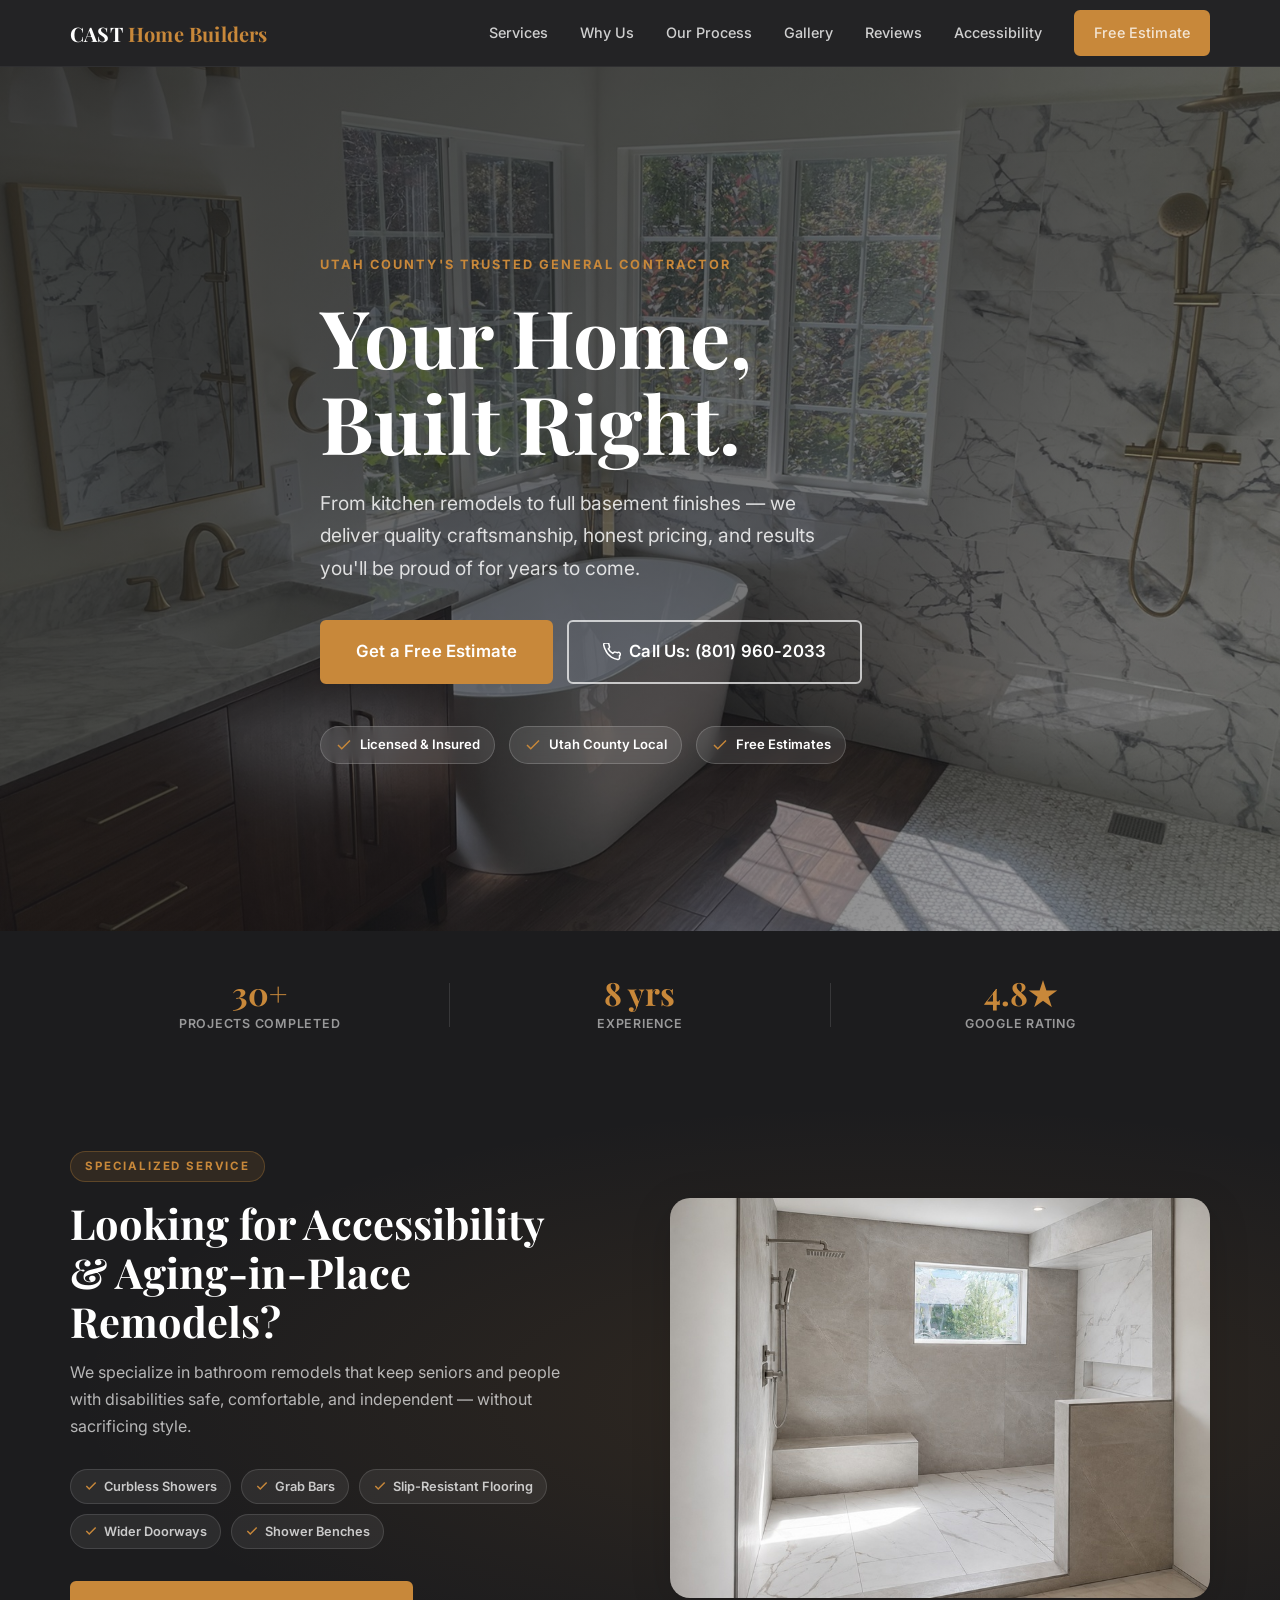
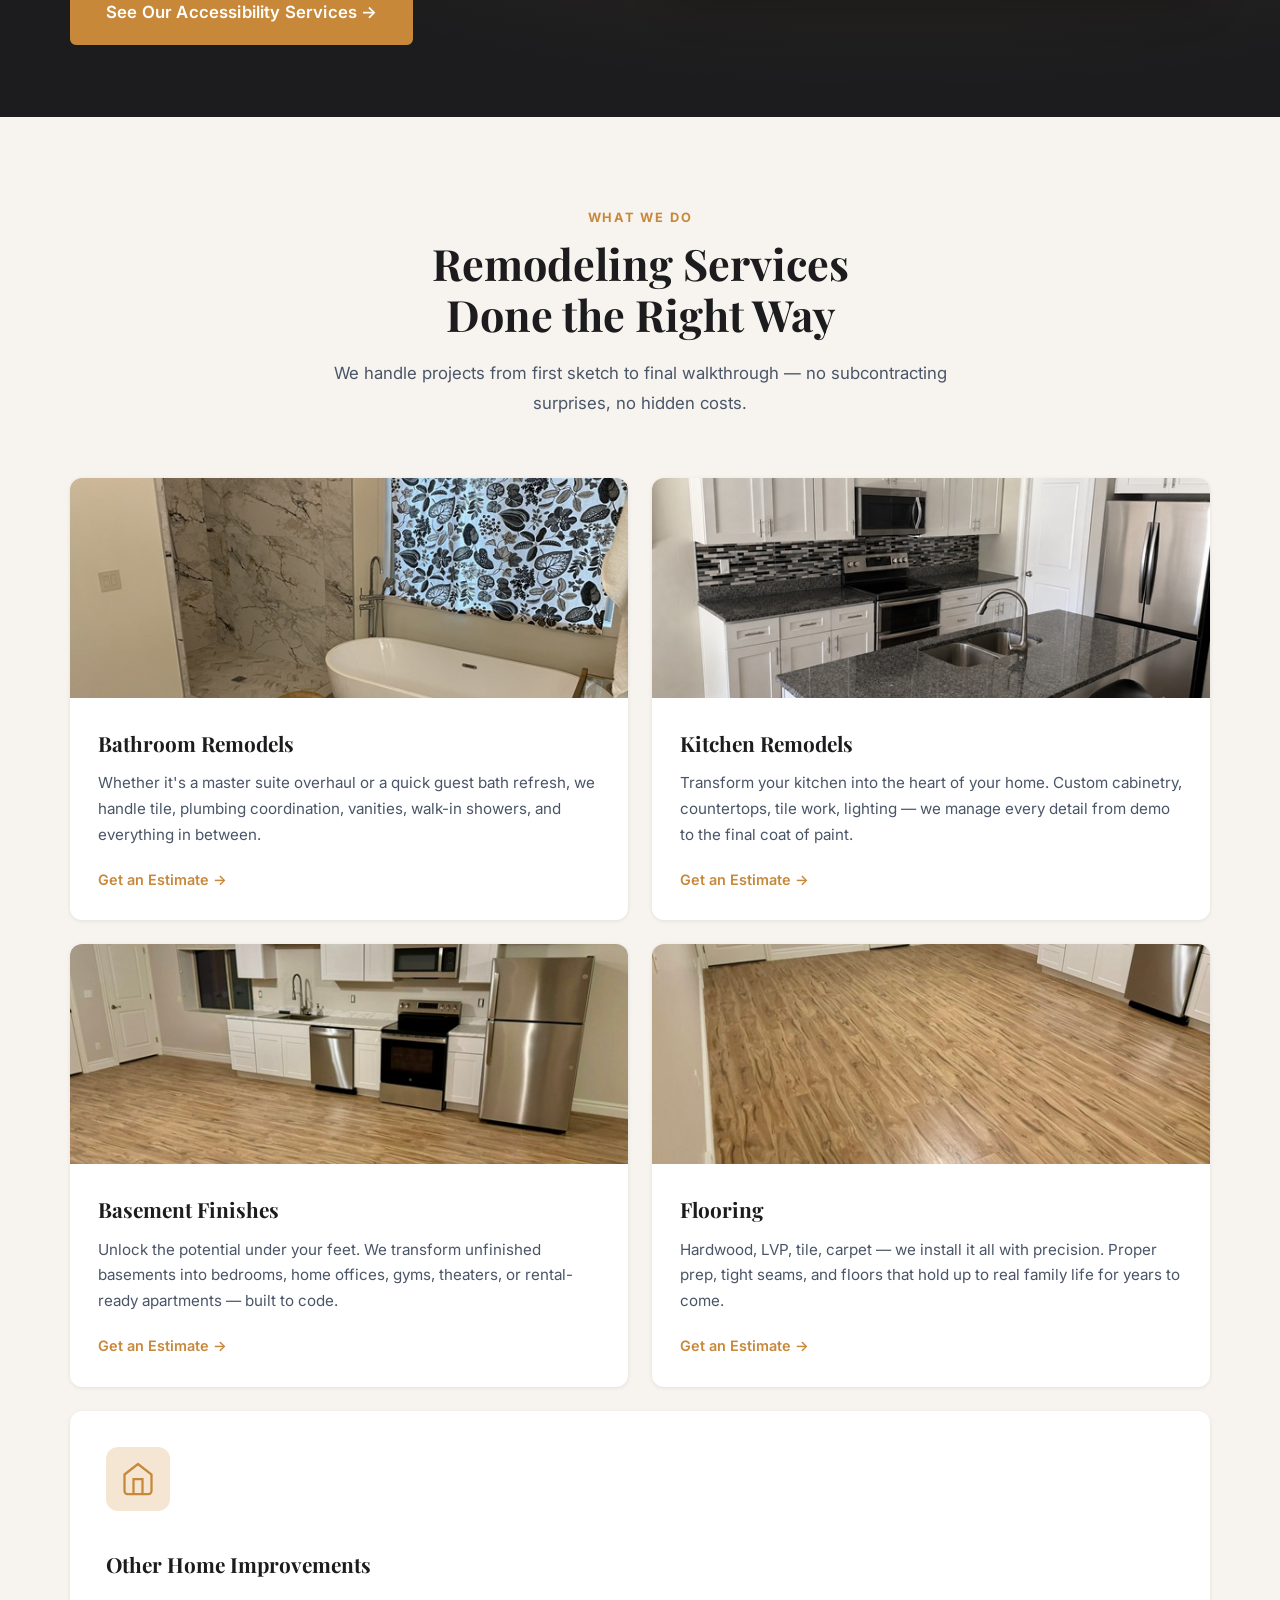
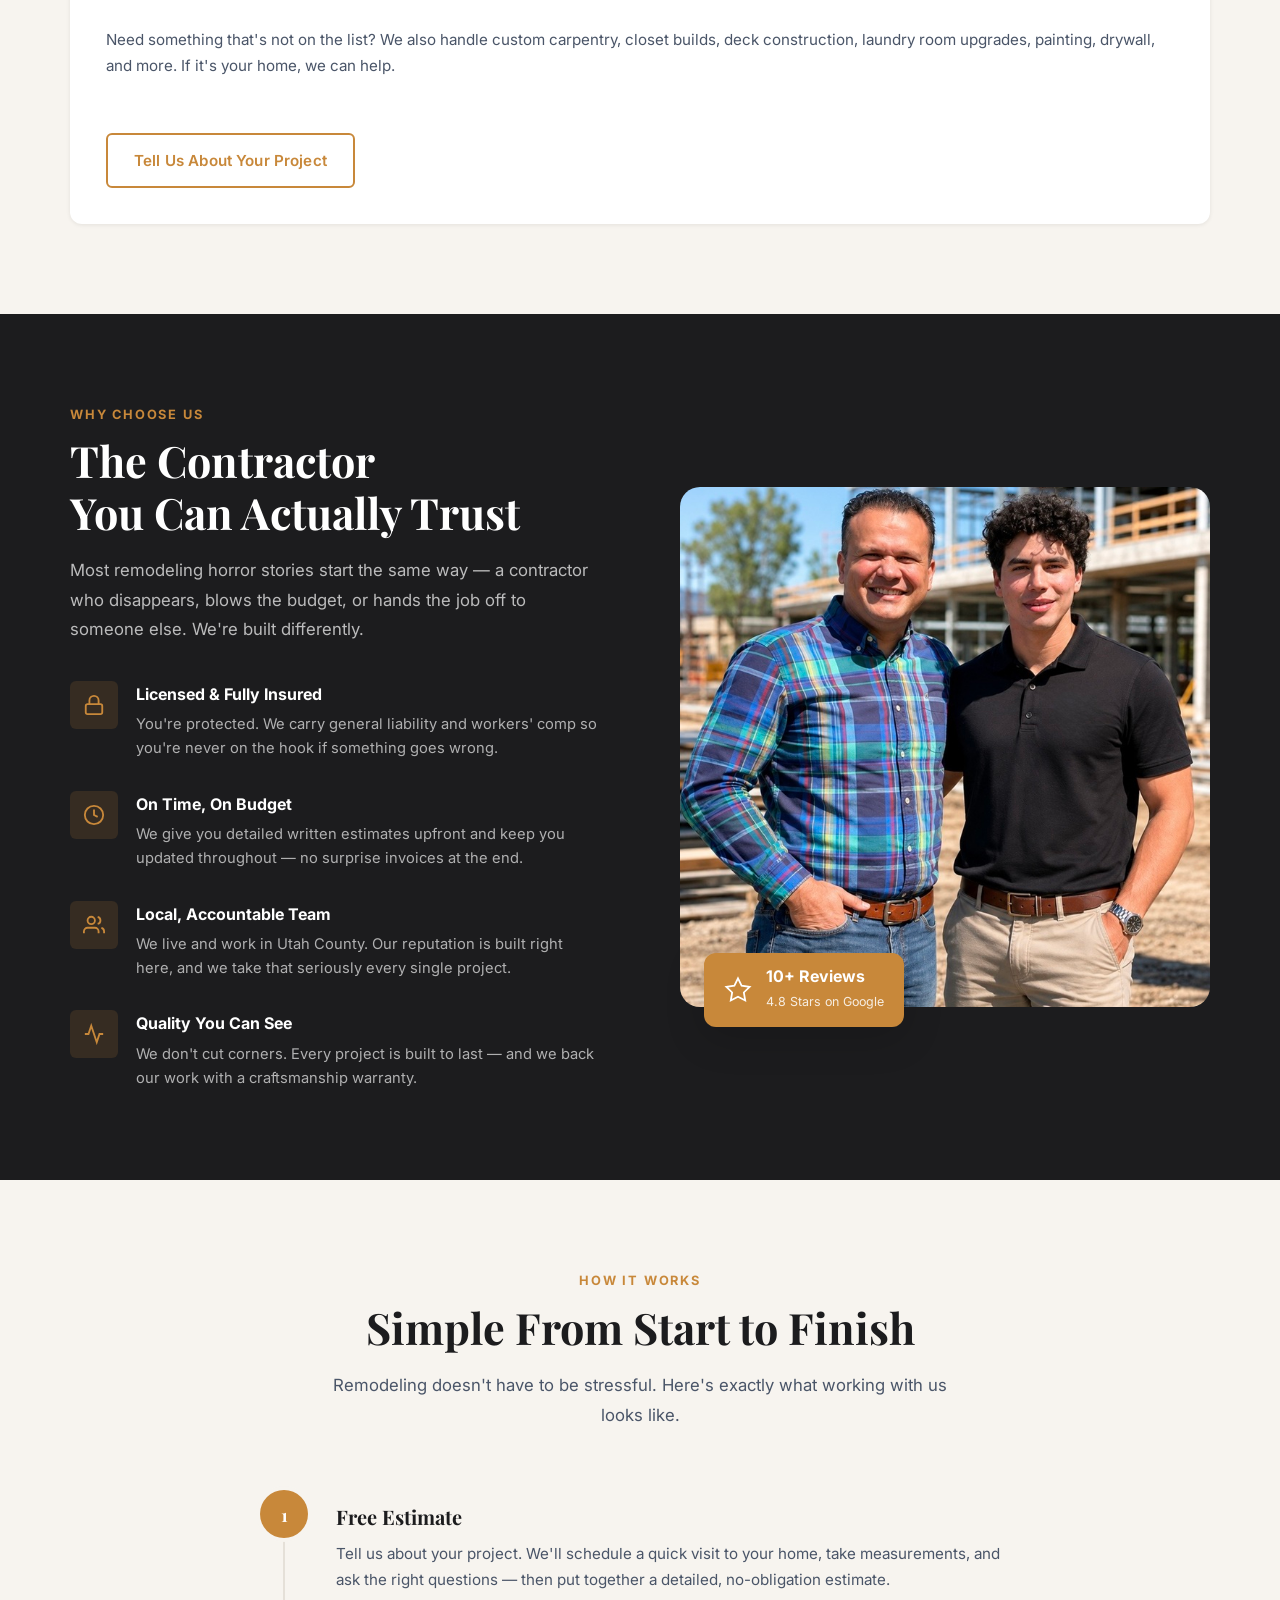
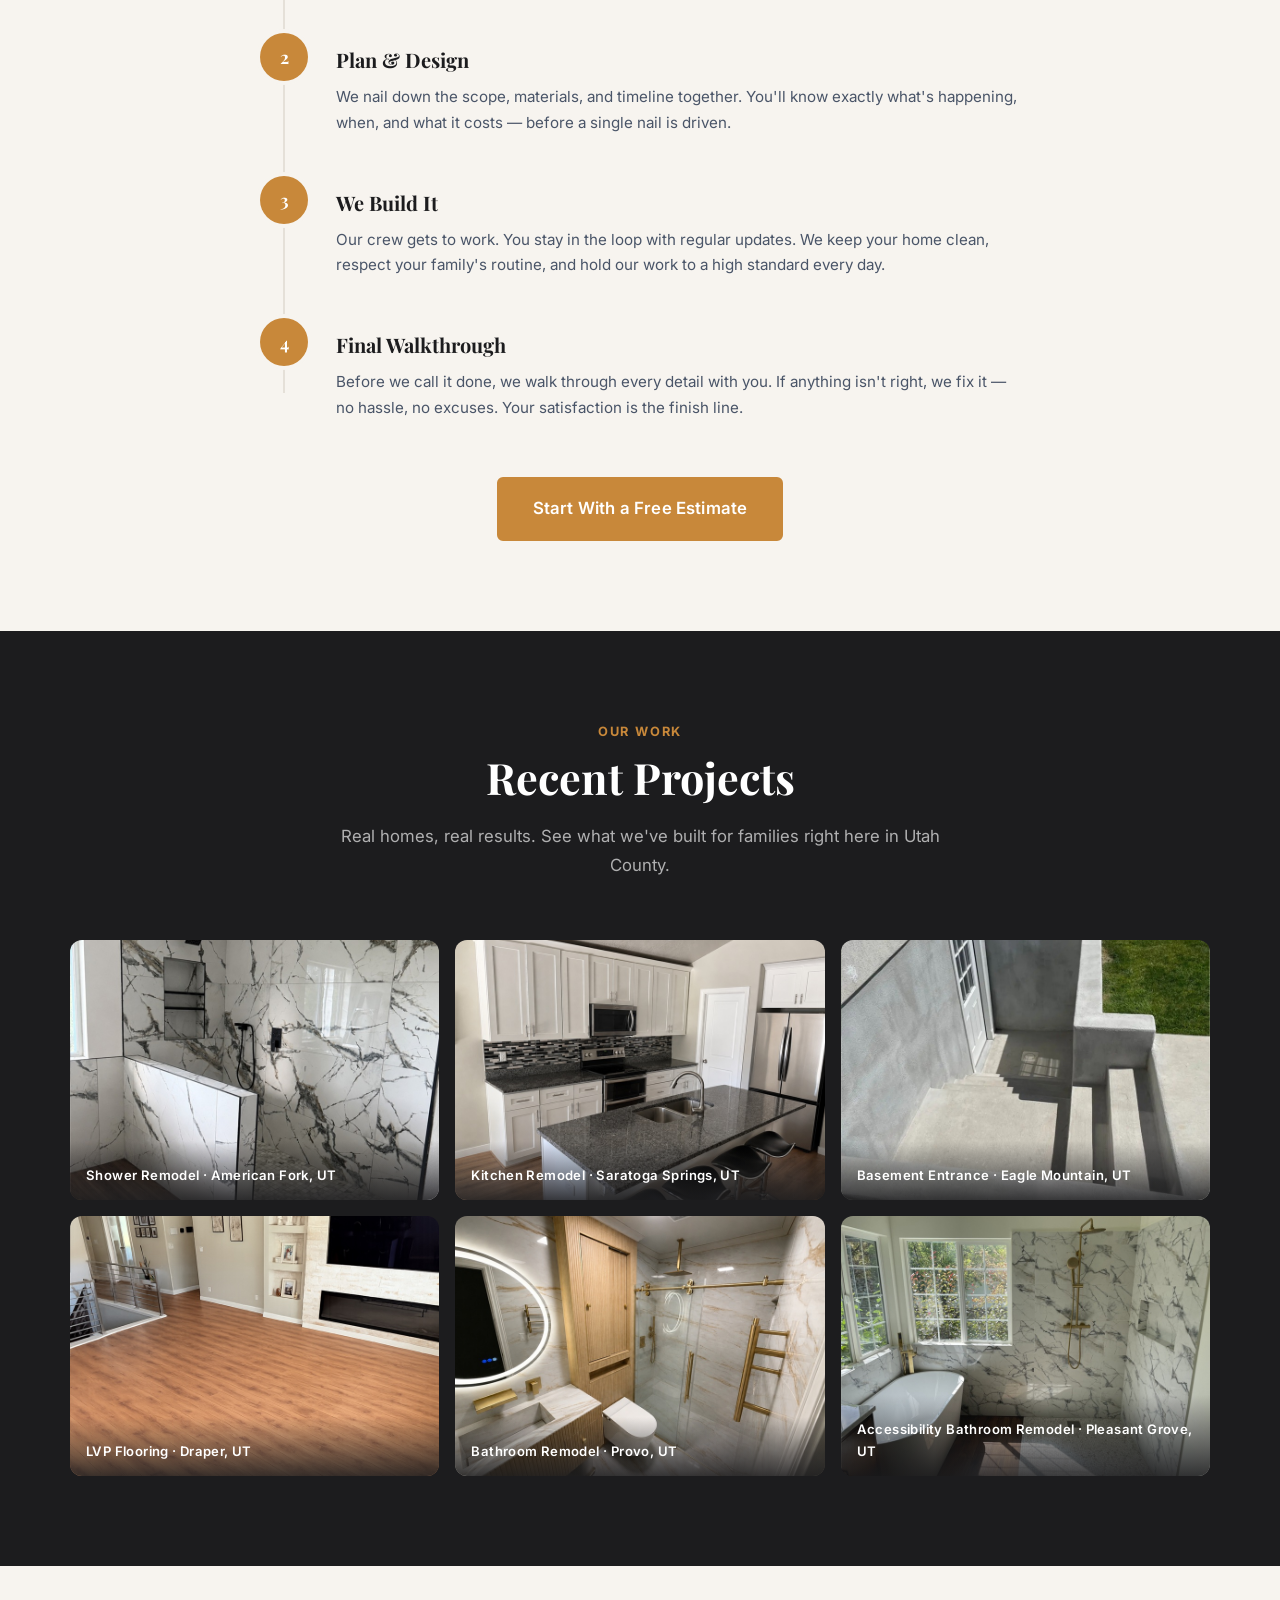
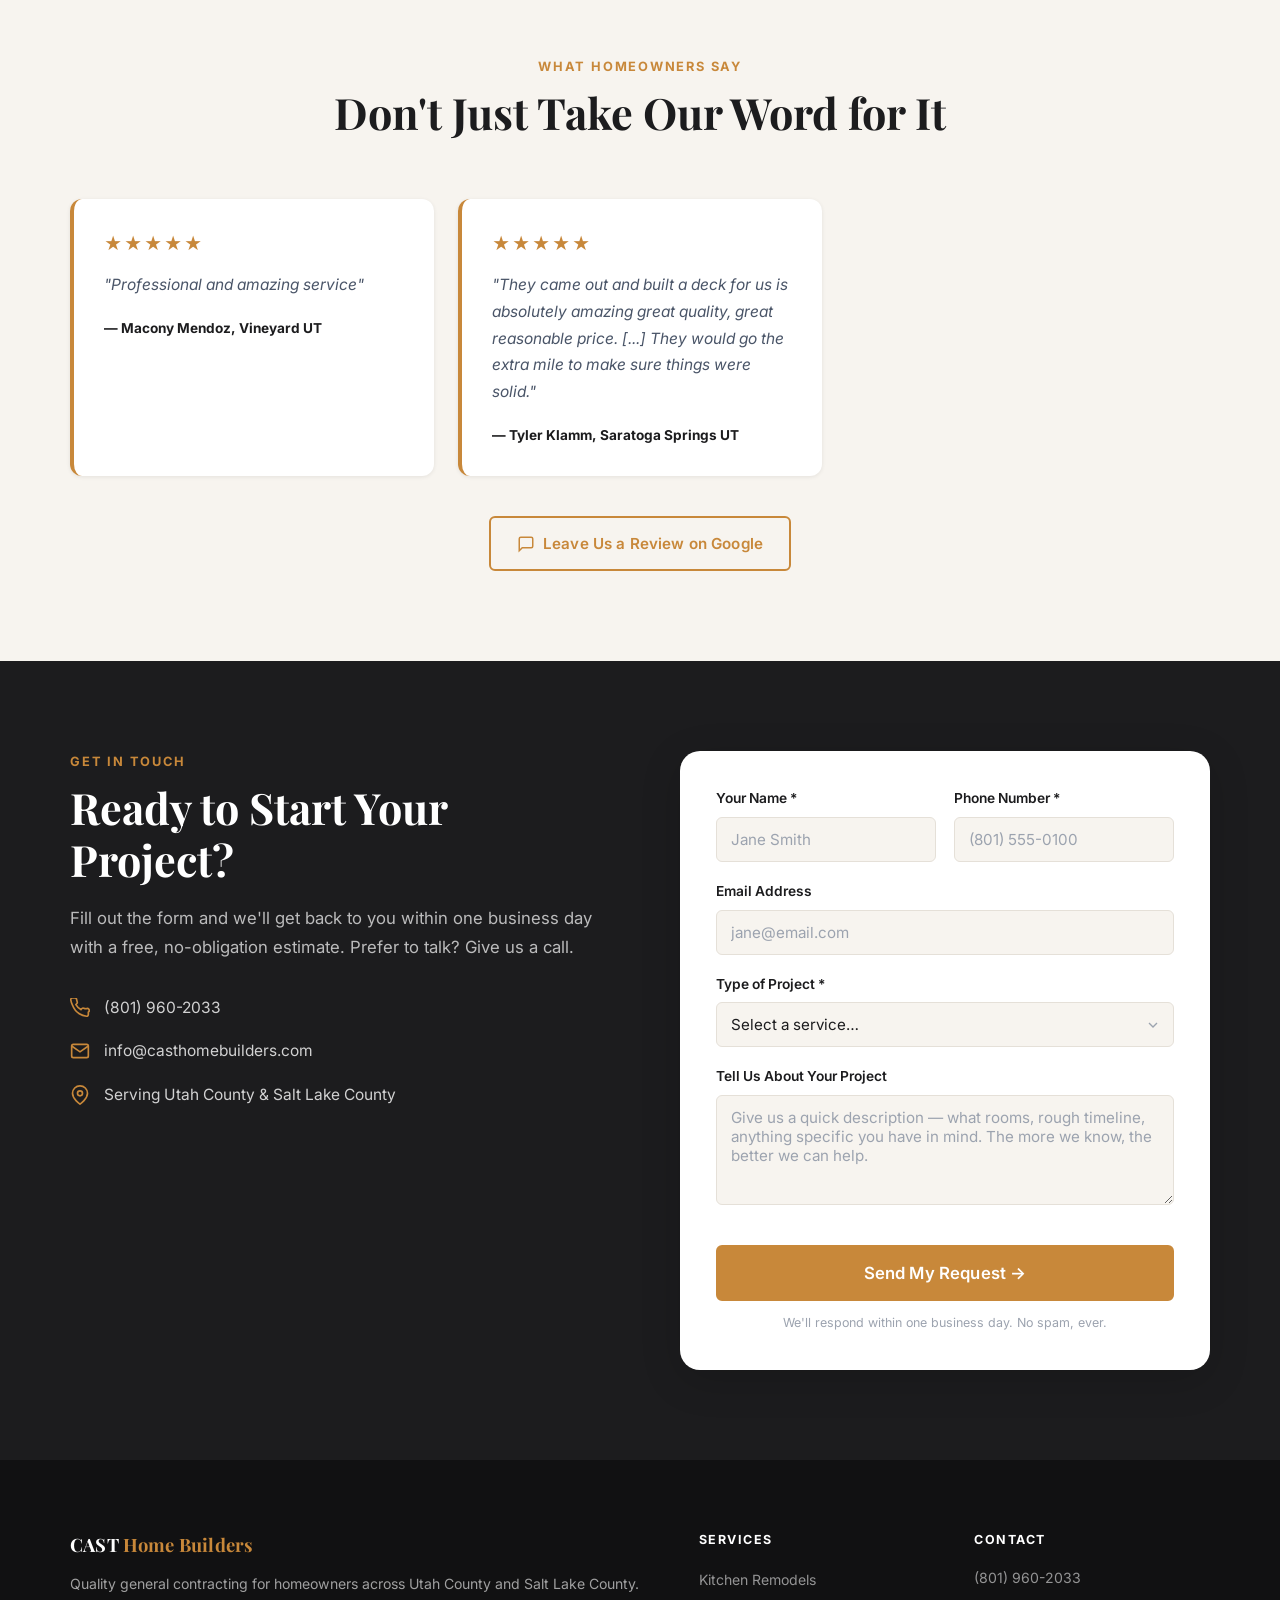
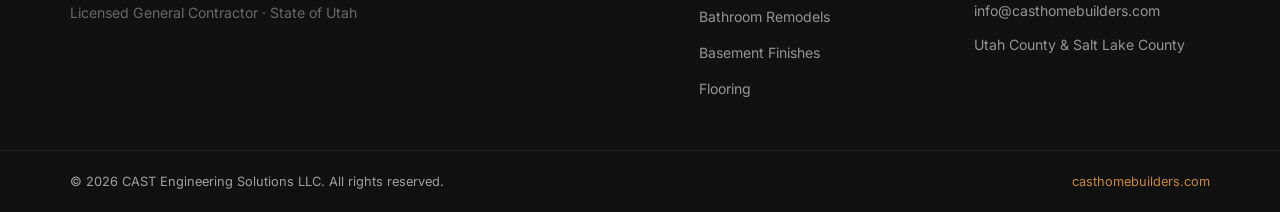
==== commit c2cb6a4c: "Add review" ====
--- a/index.html
+++ b/index.html
@@ -454,6 +454,13 @@
             <footer class="review-author">— Macony Mendoz, Vineyard UT</footer>
           </article>
 
+          <article class="review-card">
+            <div class="review-stars" aria-label="5 out of 5 stars">★★★★★</div>
+            <blockquote>"They came out and built a deck for us is absolutely amazing great quality, great reasonable price. [...] 
+              They would go the extra mile to make sure things were solid."</blockquote>
+            <footer class="review-author">— Tyler Klamm, Saratoga Springs UT</footer>
+          </article>
+
           
         </div>
 
--- a/css/accessibility.css
+++ b/css/accessibility.css
@@ -409,6 +409,11 @@
 }
 .acc-contact-details li svg { flex-shrink: 0; color: var(--amber); }
 
+.acc-contact .form-group select {
+  width: 100%;
+  min-width: 0;
+}
+
 .acc-phone-link {
   display: inline-flex;
   align-items: center;
@@ -546,3 +551,23 @@
   flex-direction: column;
   justify-content: center;
 }
+
+/* ── Mobile fix: prevent contact form from overflowing viewport ── */
+@media (max-width: 640px) {
+  .acc-contact .contact-form-wrap {
+    padding: 24px 20px;
+    max-width: 100%;
+    overflow-x: hidden;
+  }
+
+  .acc-contact .form-group select,
+  .acc-contact .form-group input,
+  .acc-contact .form-group textarea {
+    max-width: 100%;
+    font-size: 16px; /* prevents iOS auto-zoom on focus, which can cause layout shift */
+  }
+
+  .acc-contact-inner {
+    overflow-x: hidden;
+  }
+}
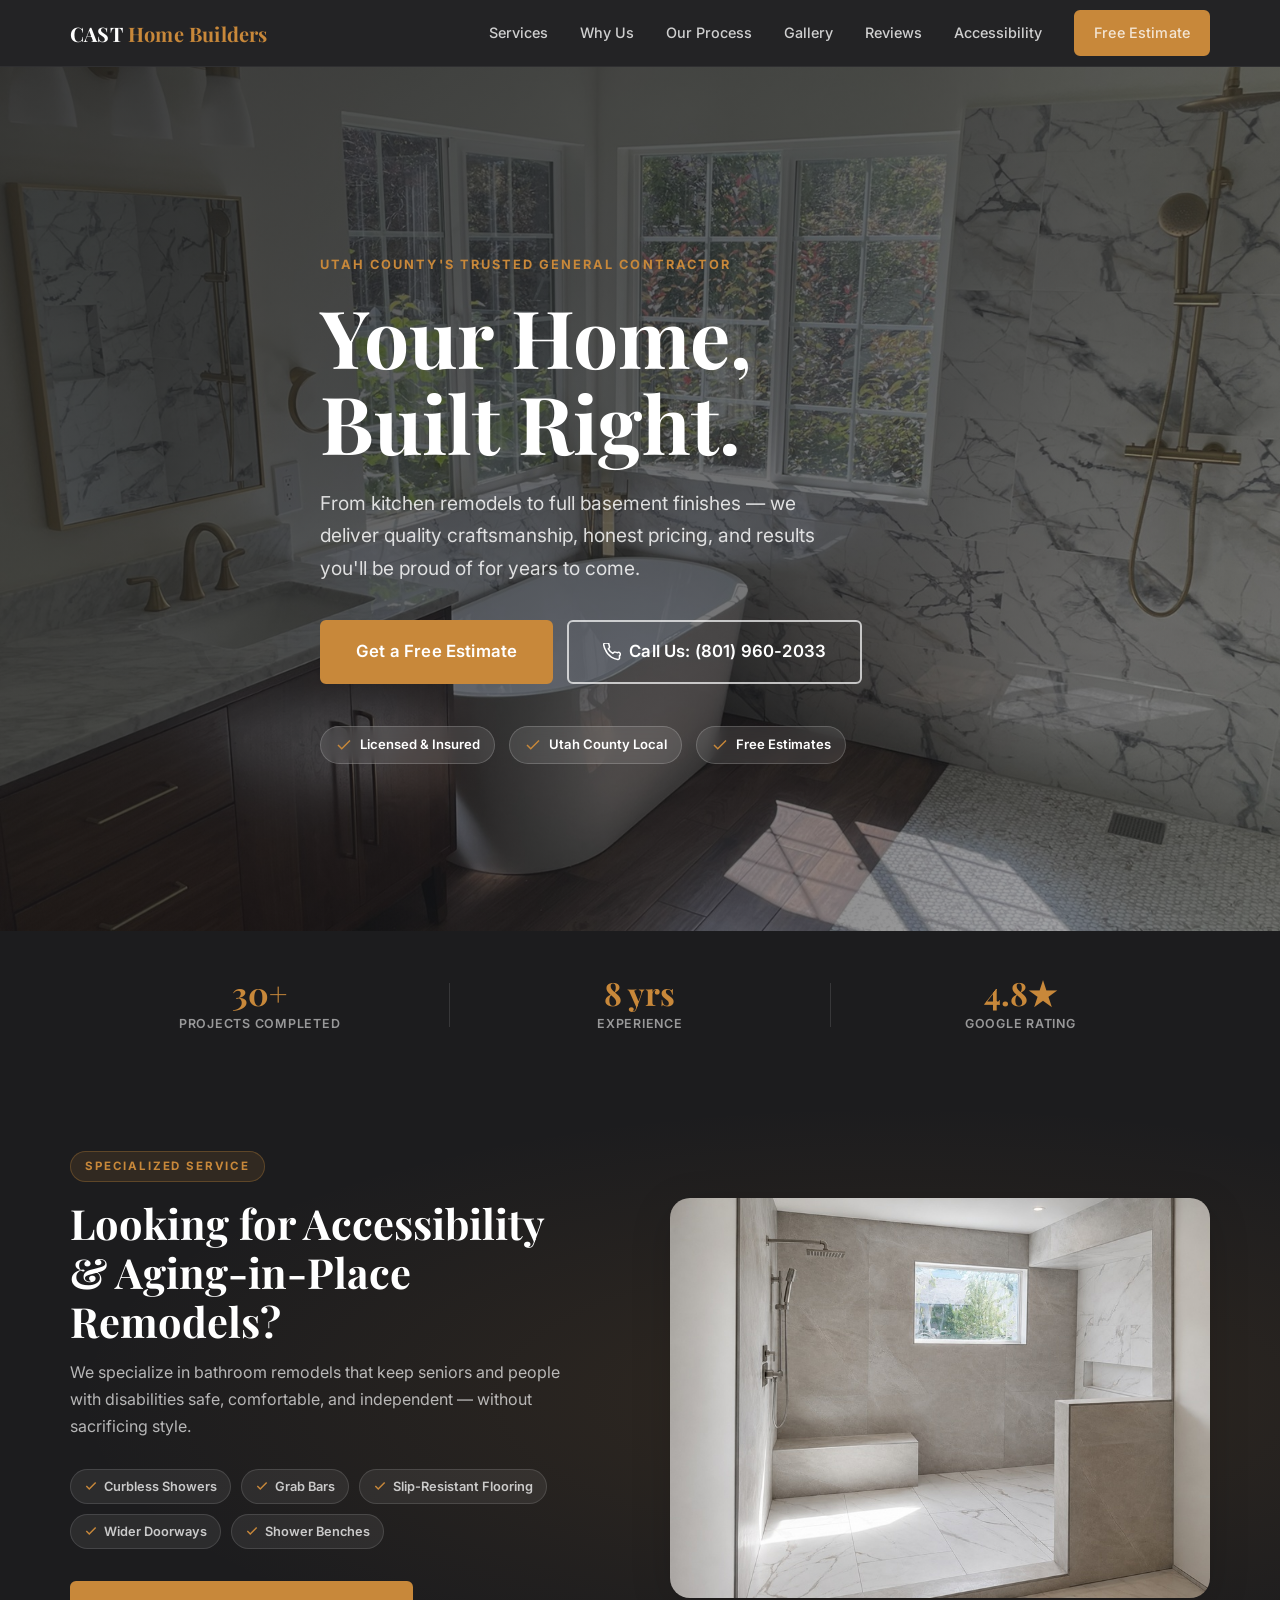
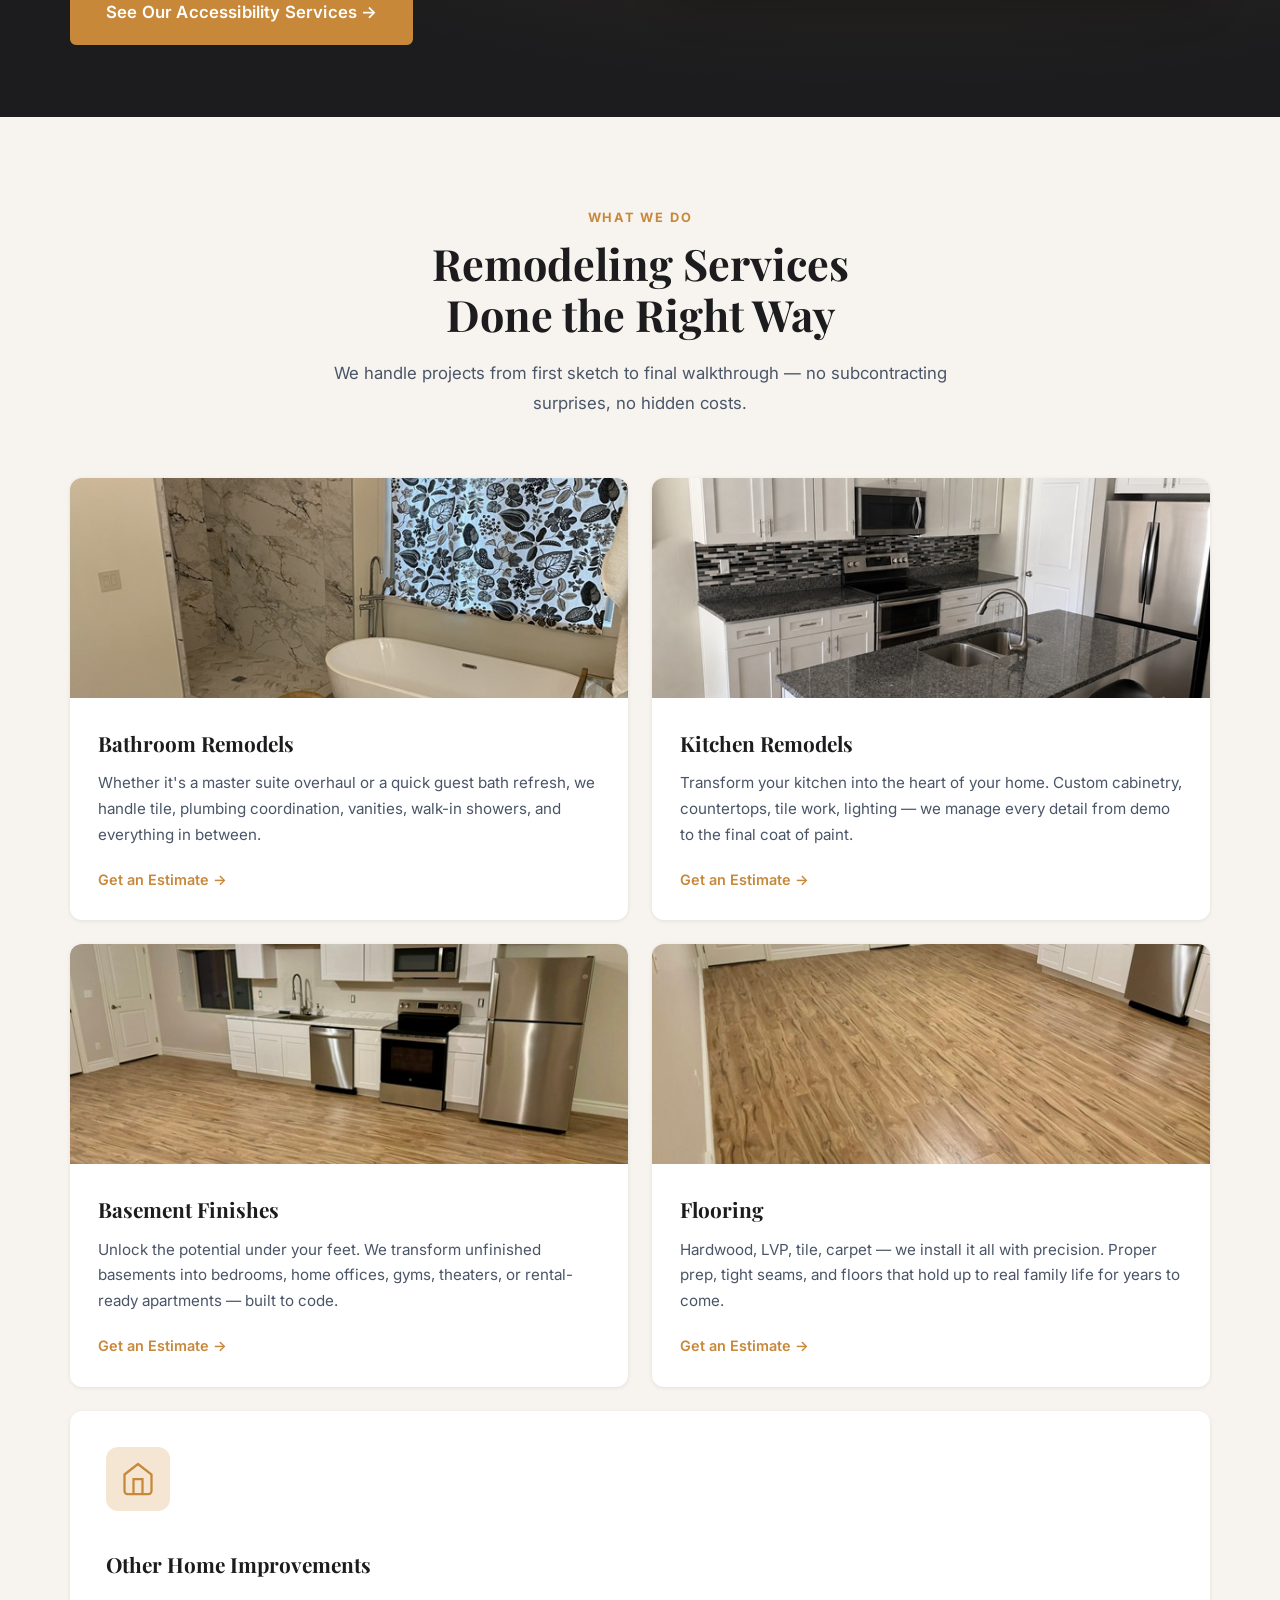
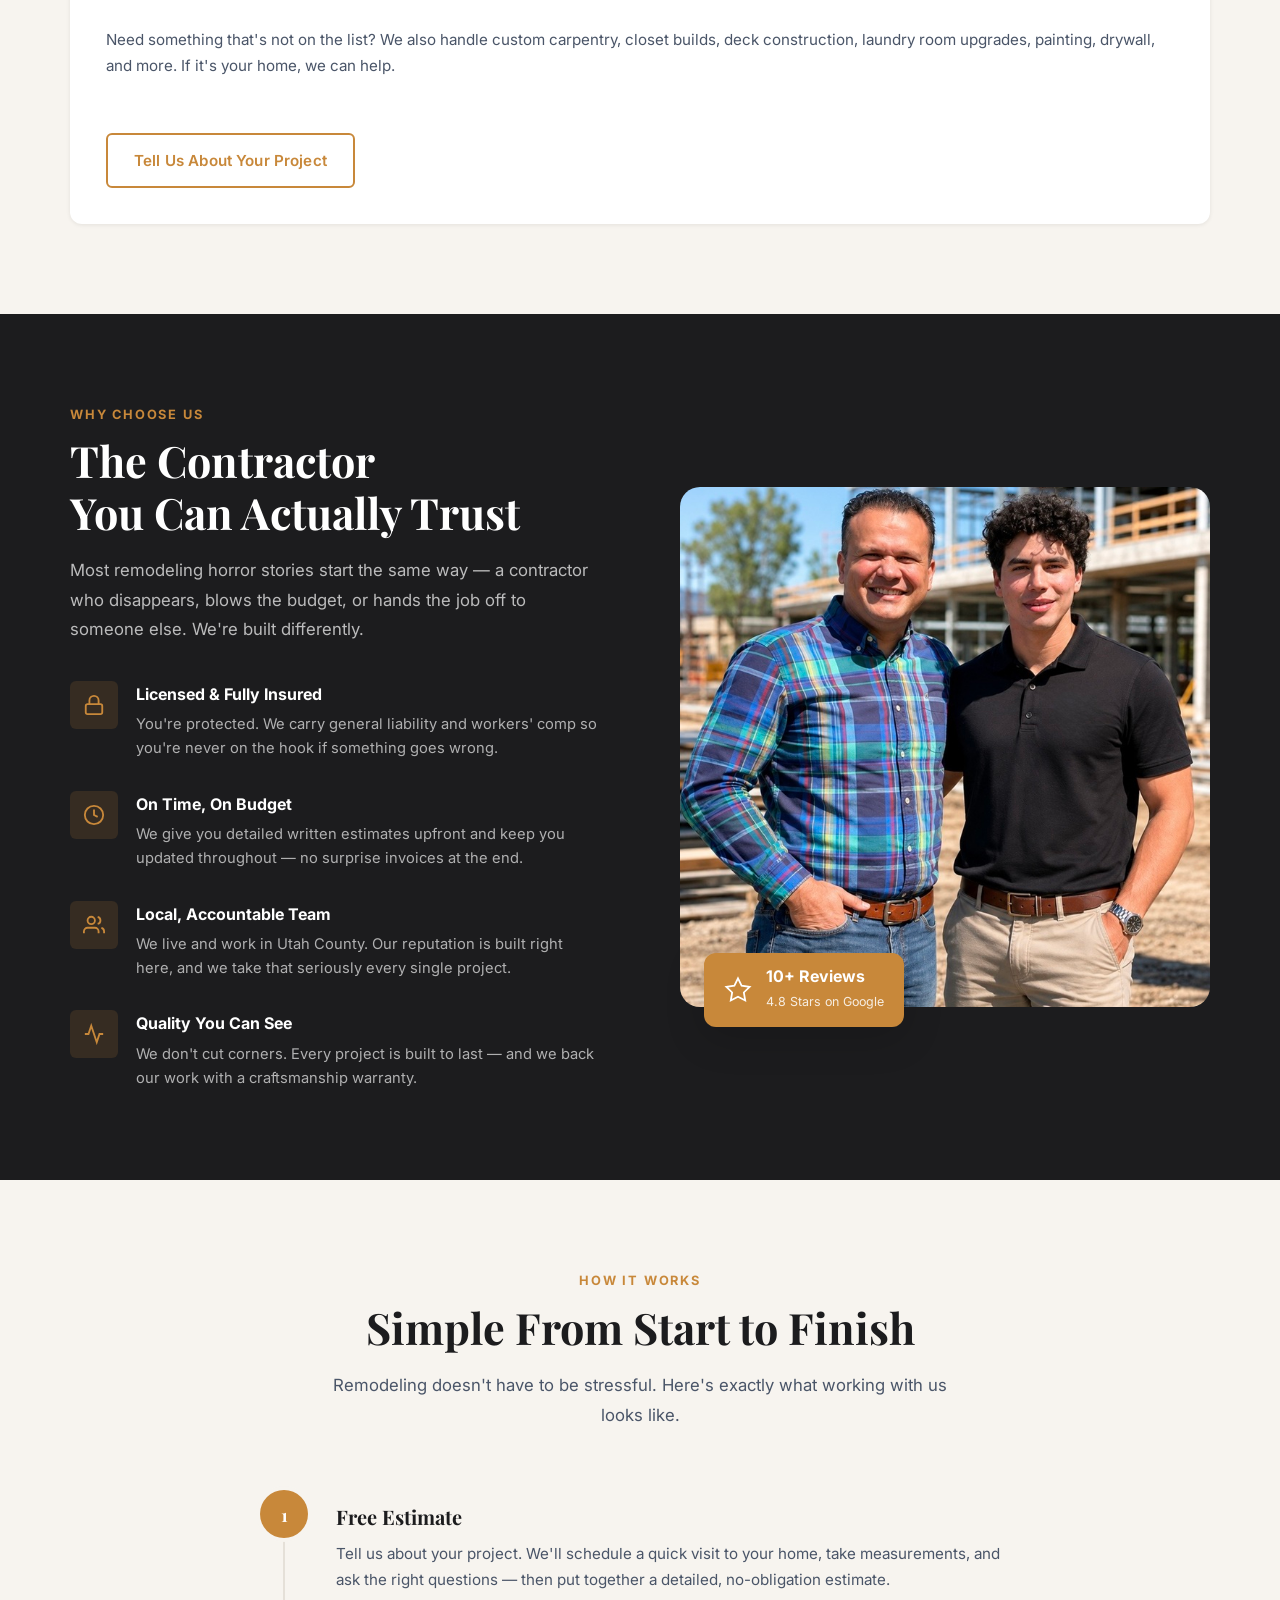
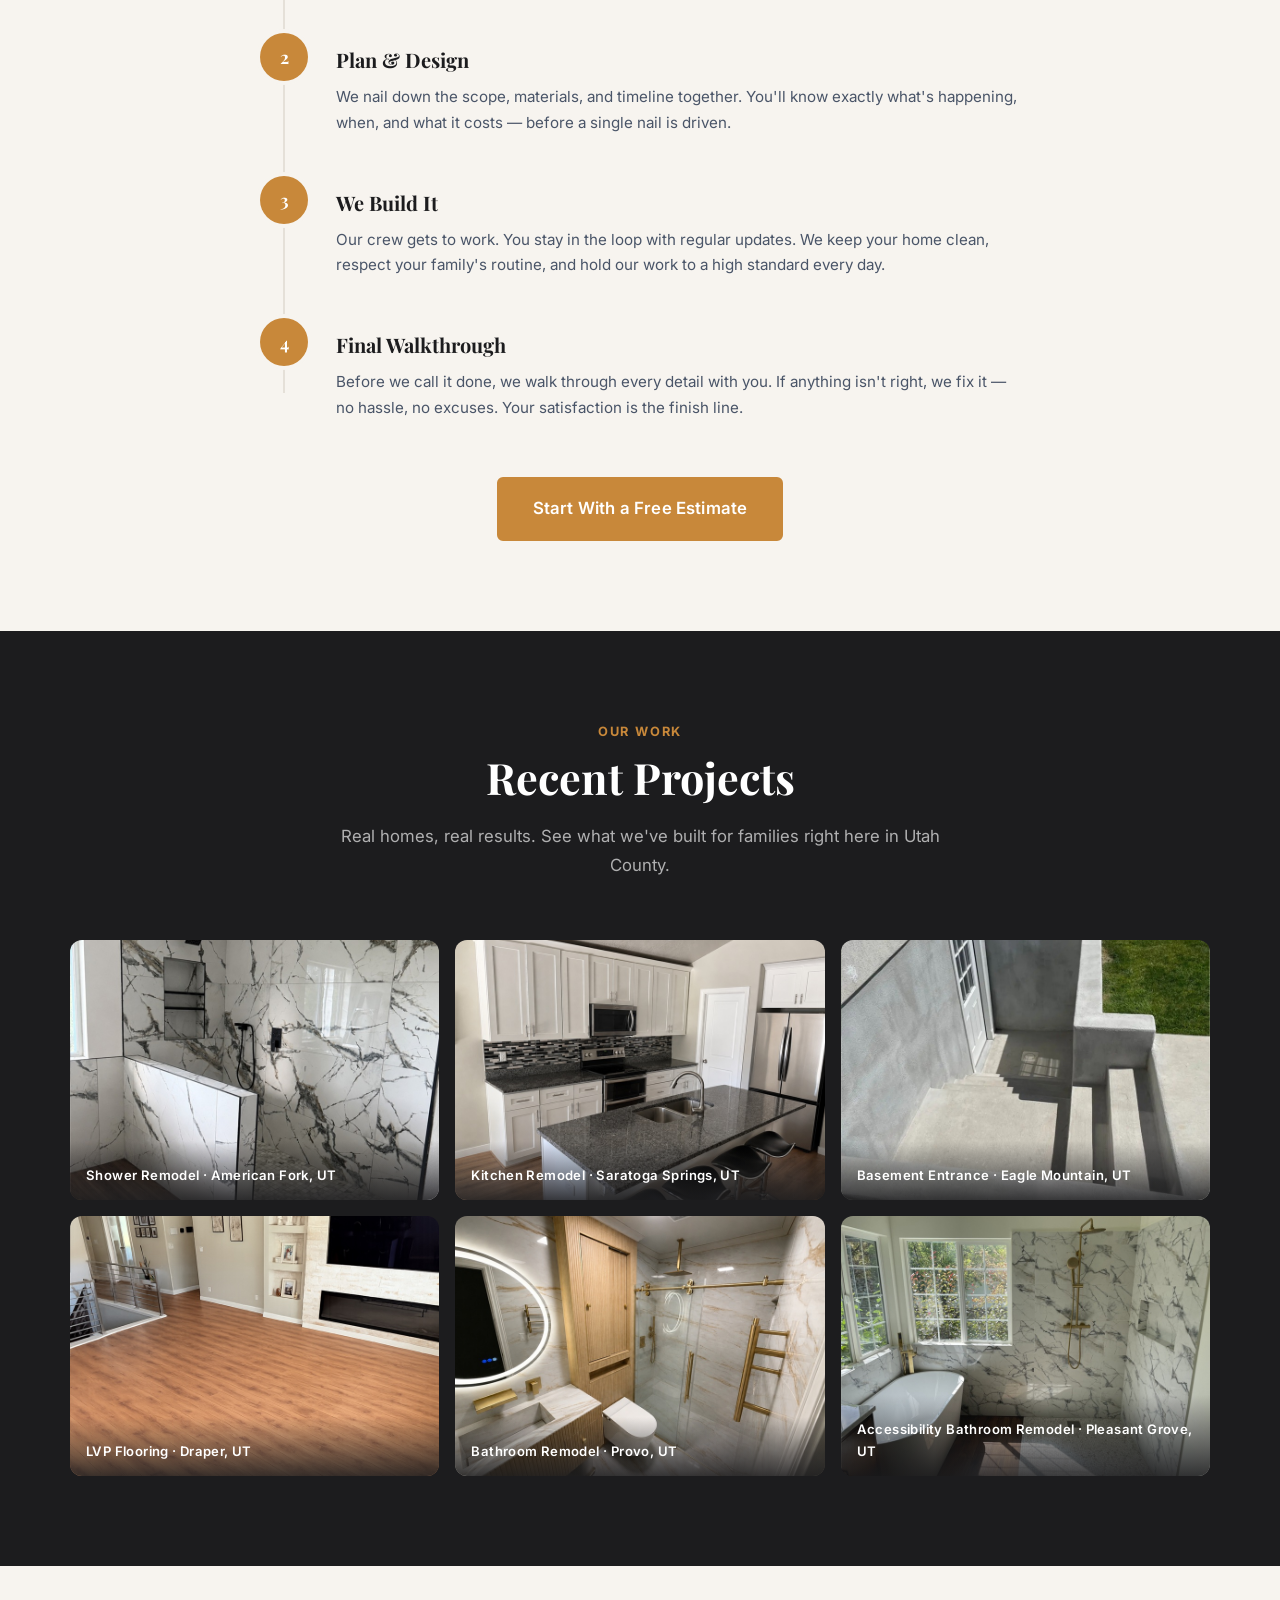
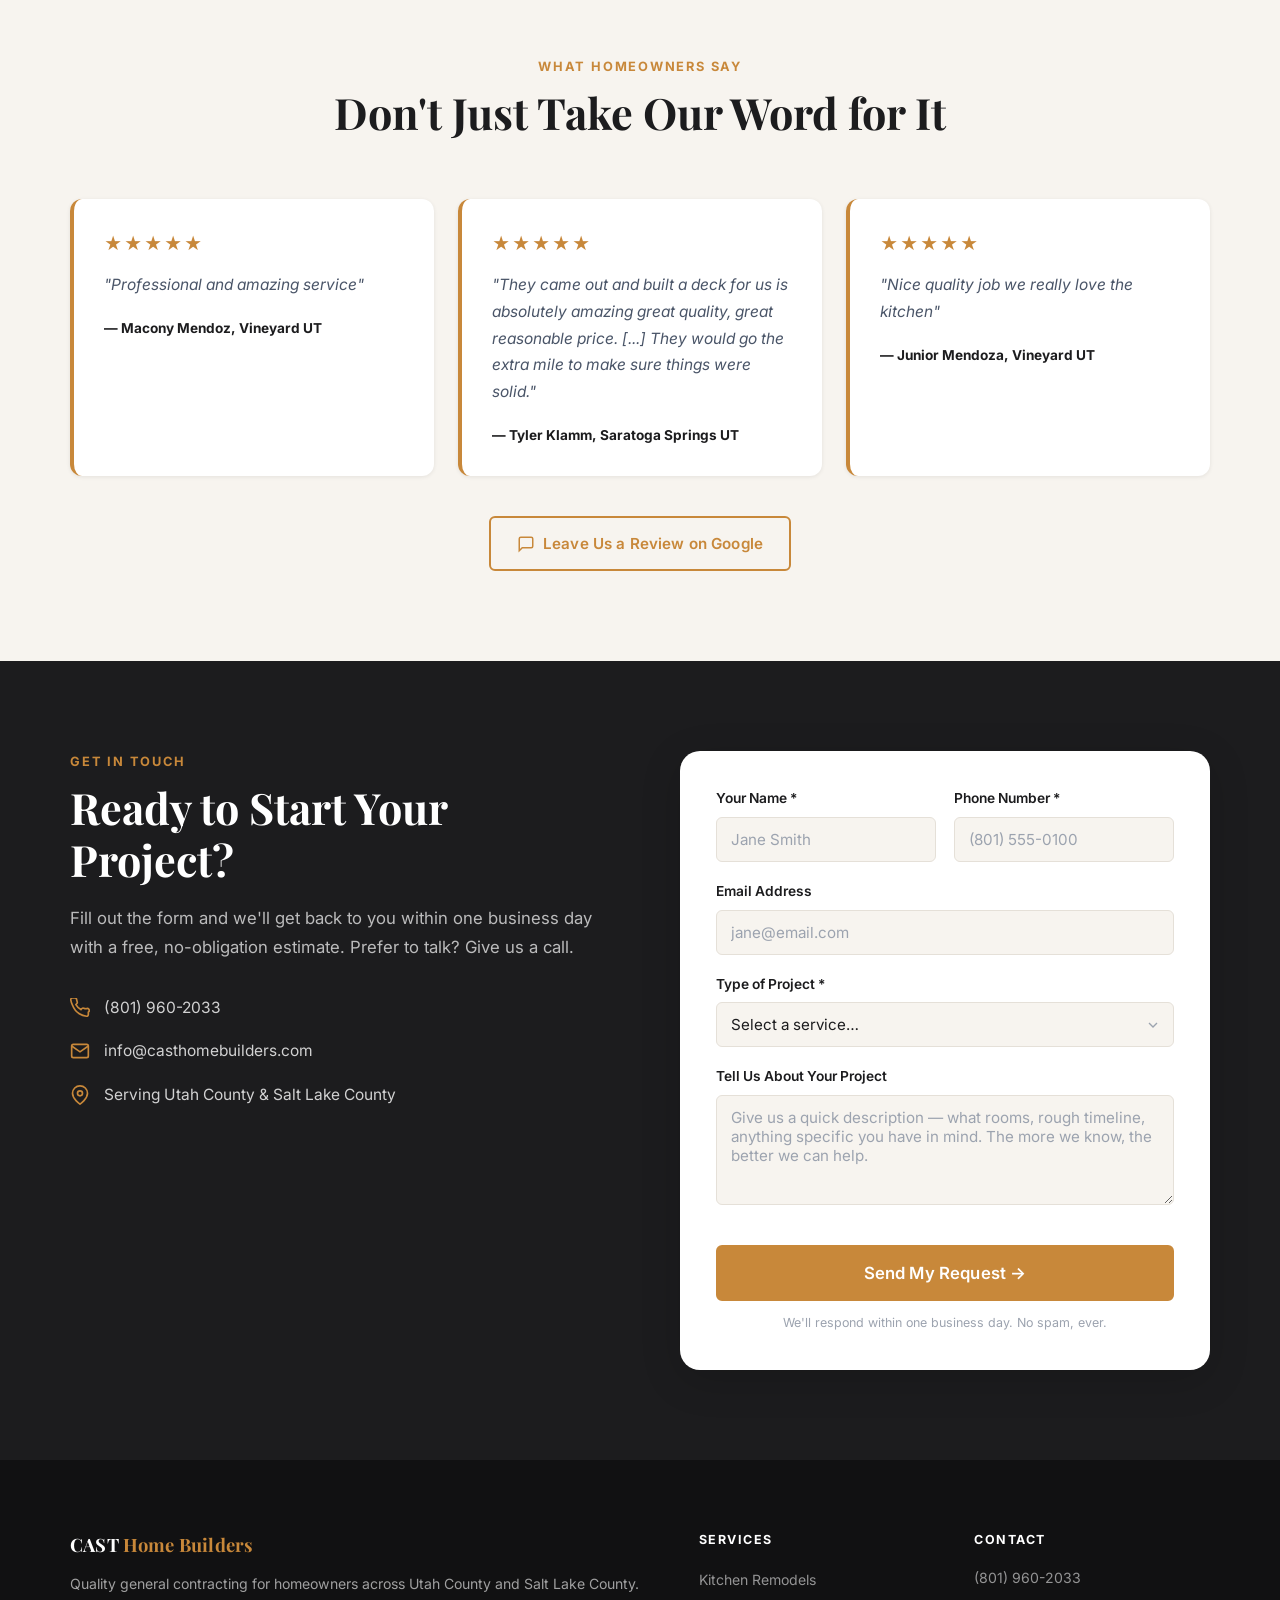
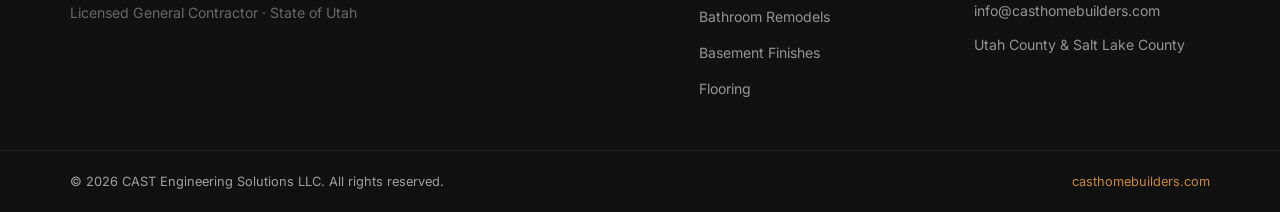
==== commit 5b6b0053: "Modify reviews" ====
--- a/index.html
+++ b/index.html
@@ -460,7 +460,12 @@
               They would go the extra mile to make sure things were solid."</blockquote>
             <footer class="review-author">— Tyler Klamm, Saratoga Springs UT</footer>
           </article>
-
+          
+          <article class="review-card">
+            <div class="review-stars" aria-label="5 out of 5 stars">★★★★★</div>
+            <blockquote>"Nice quality job we really love the kitchen"</blockquote>
+            <footer class="review-author">— Junior Mendoza, Vineyard UT</footer>
+          </article>
           
         </div>
 
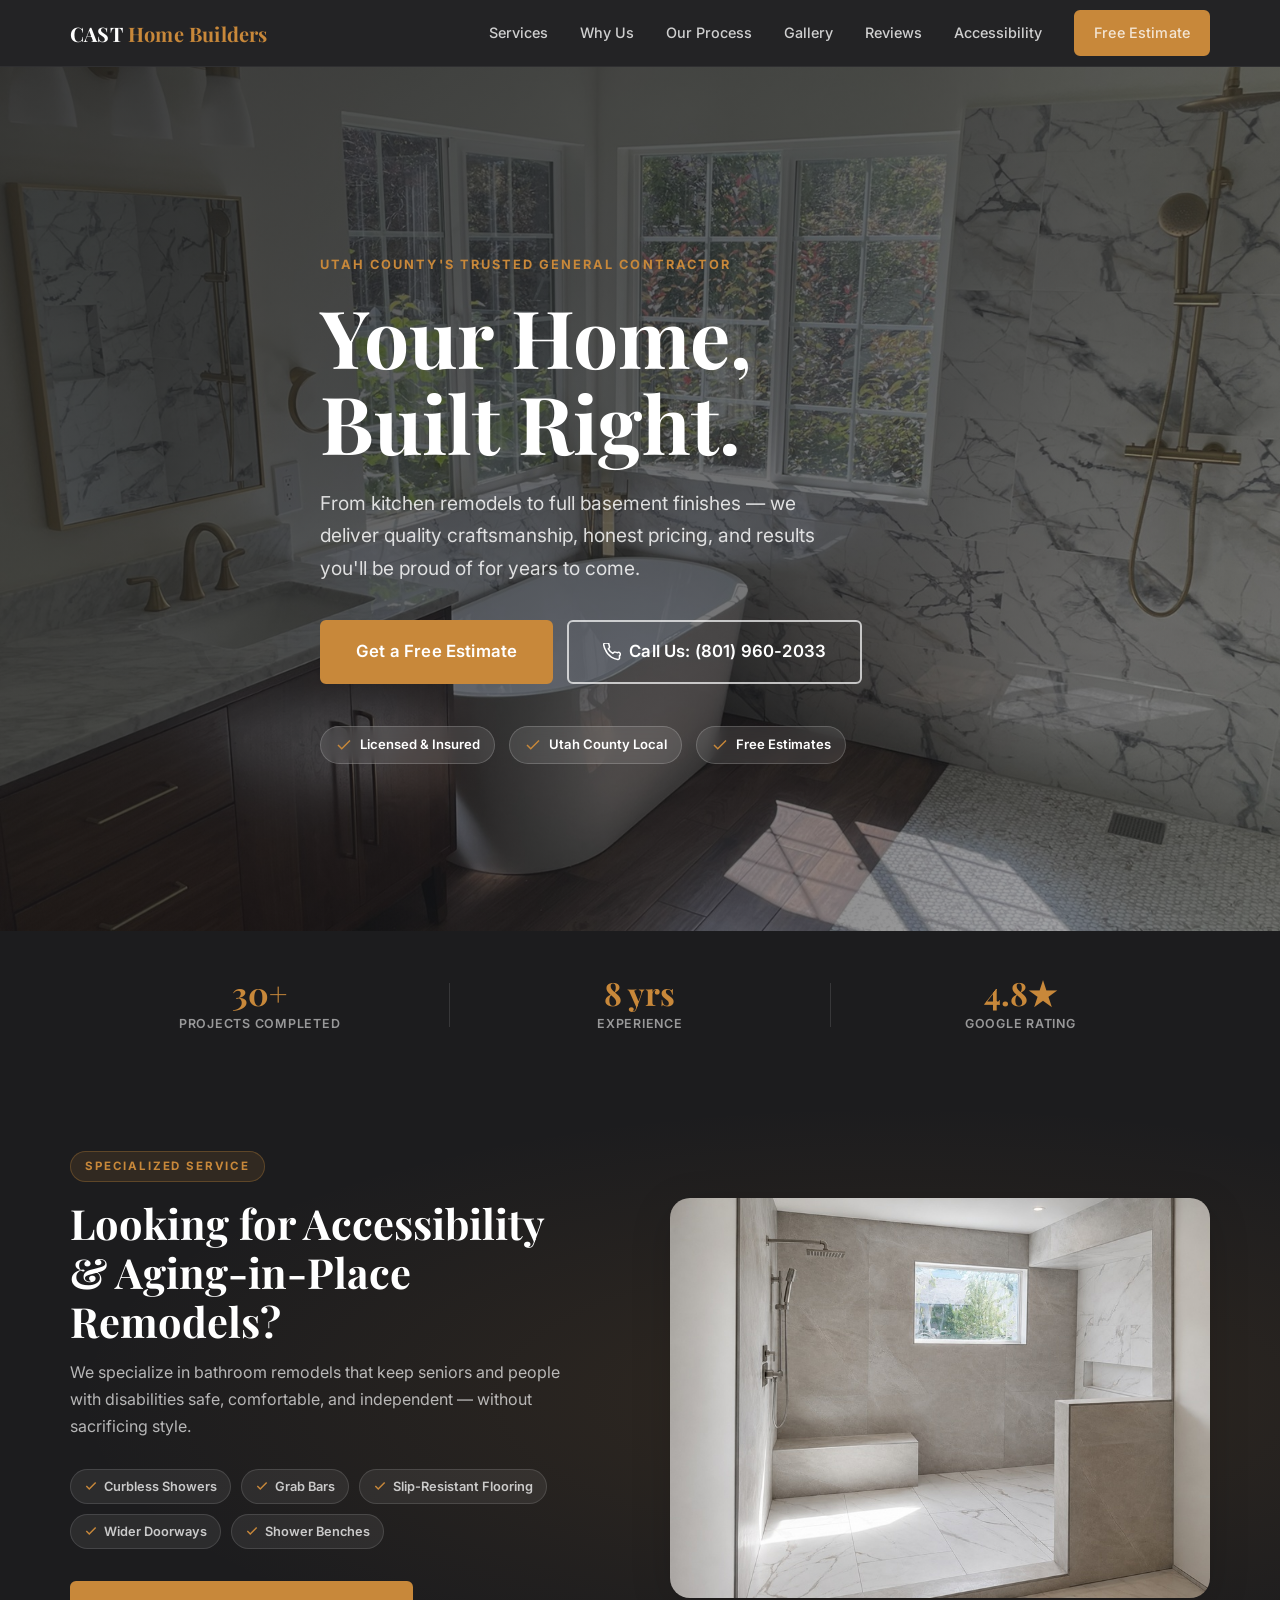
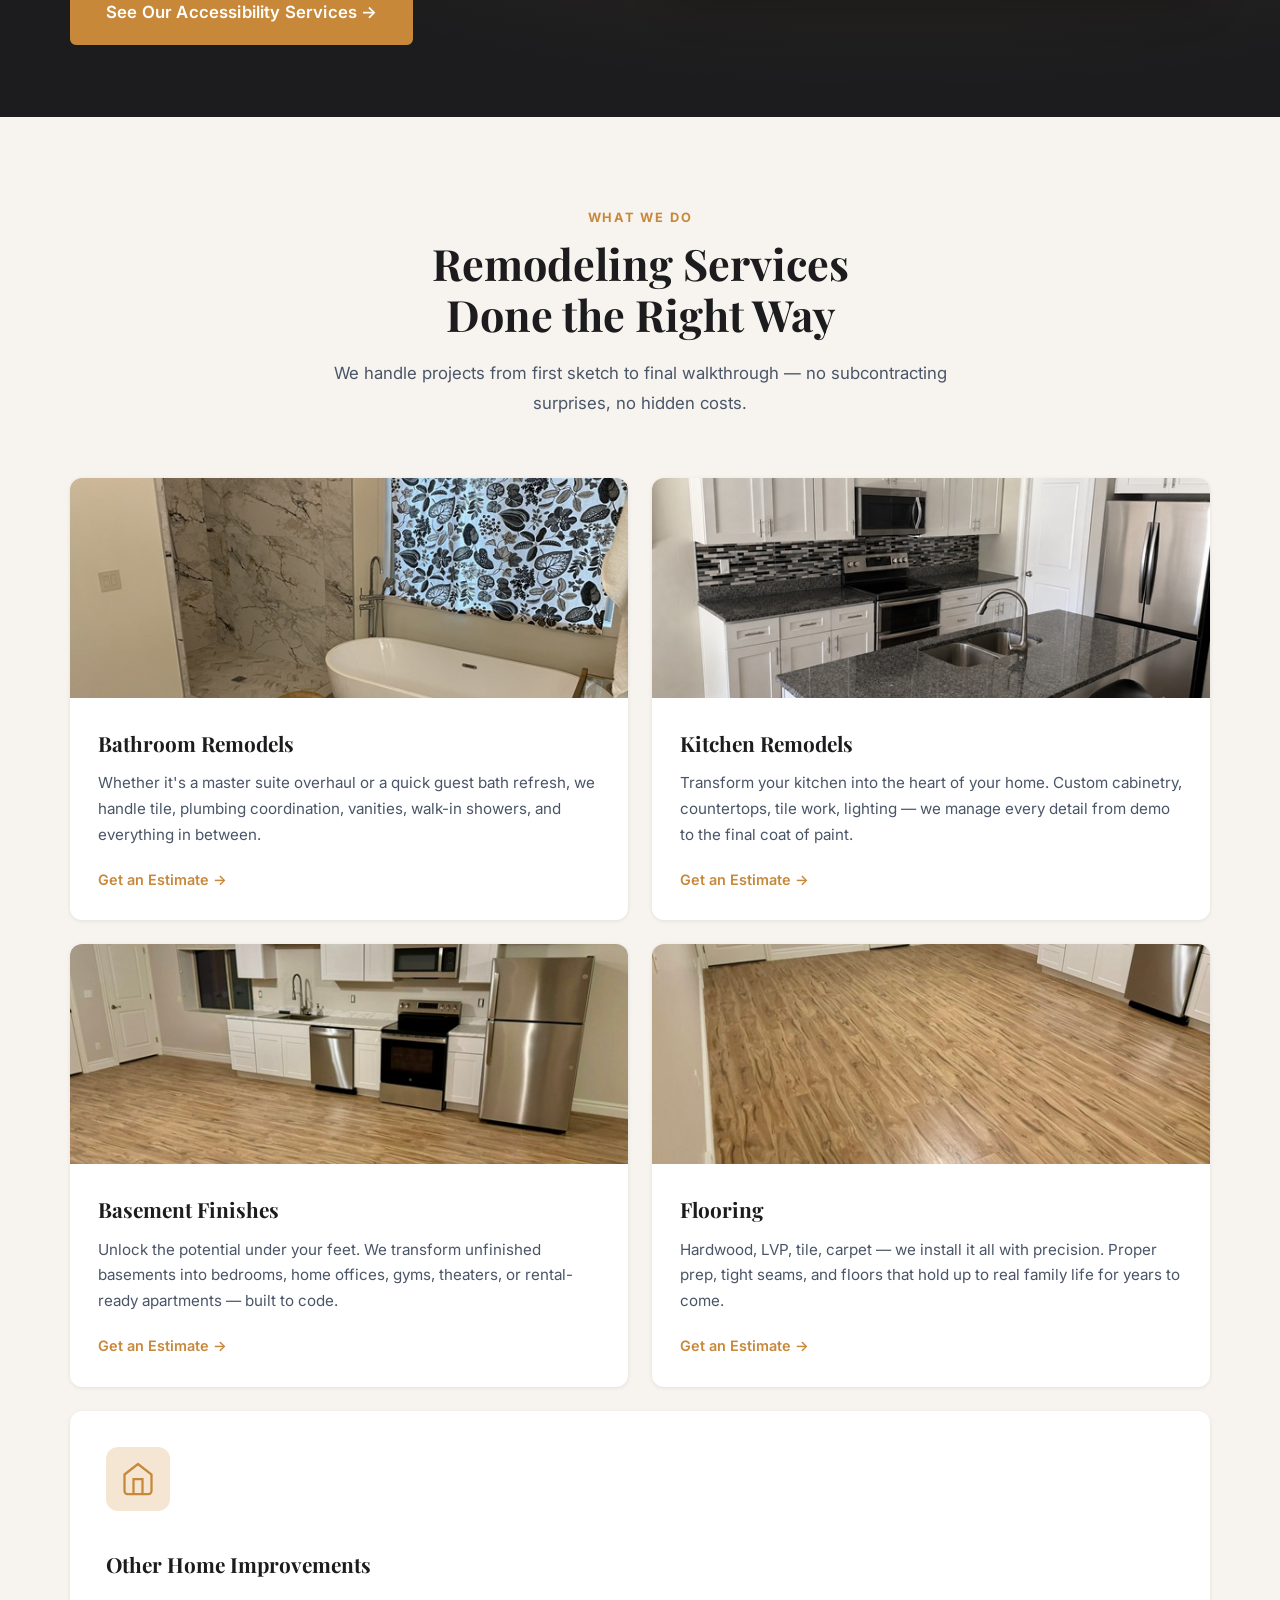
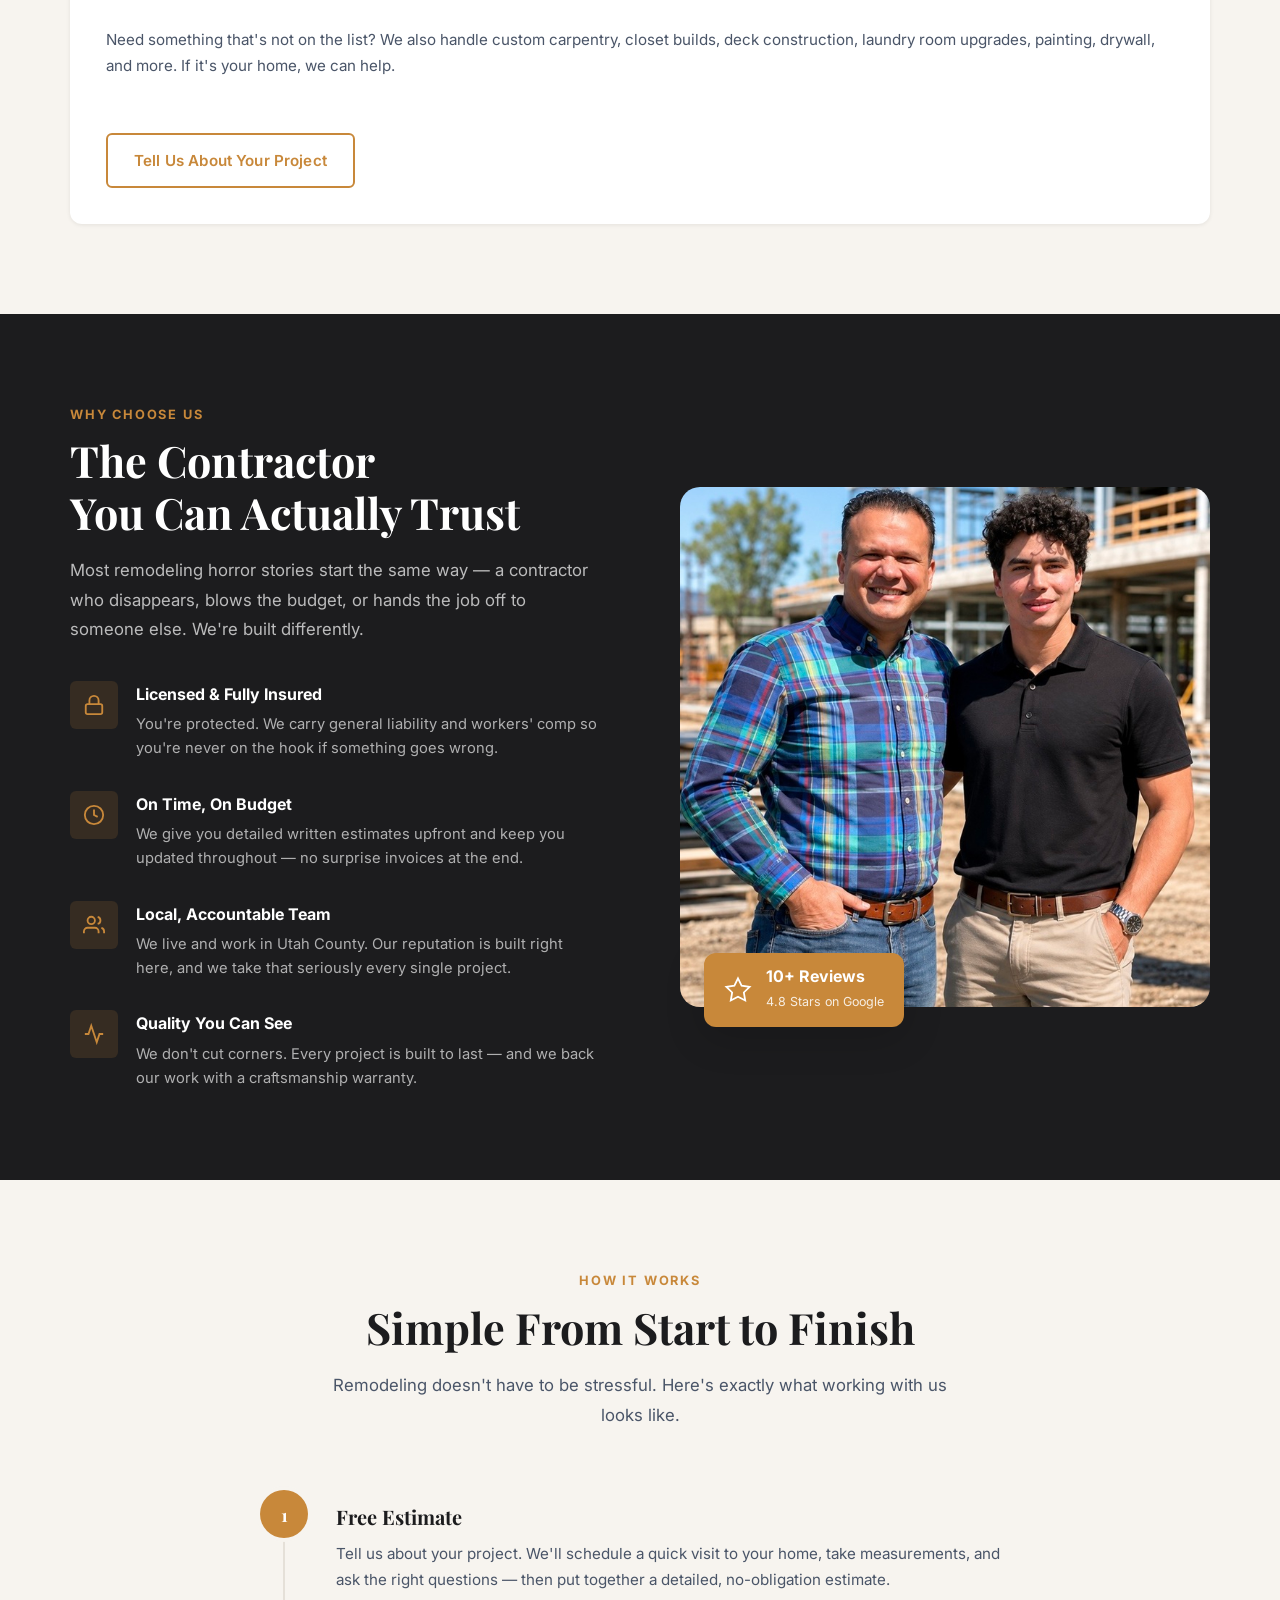
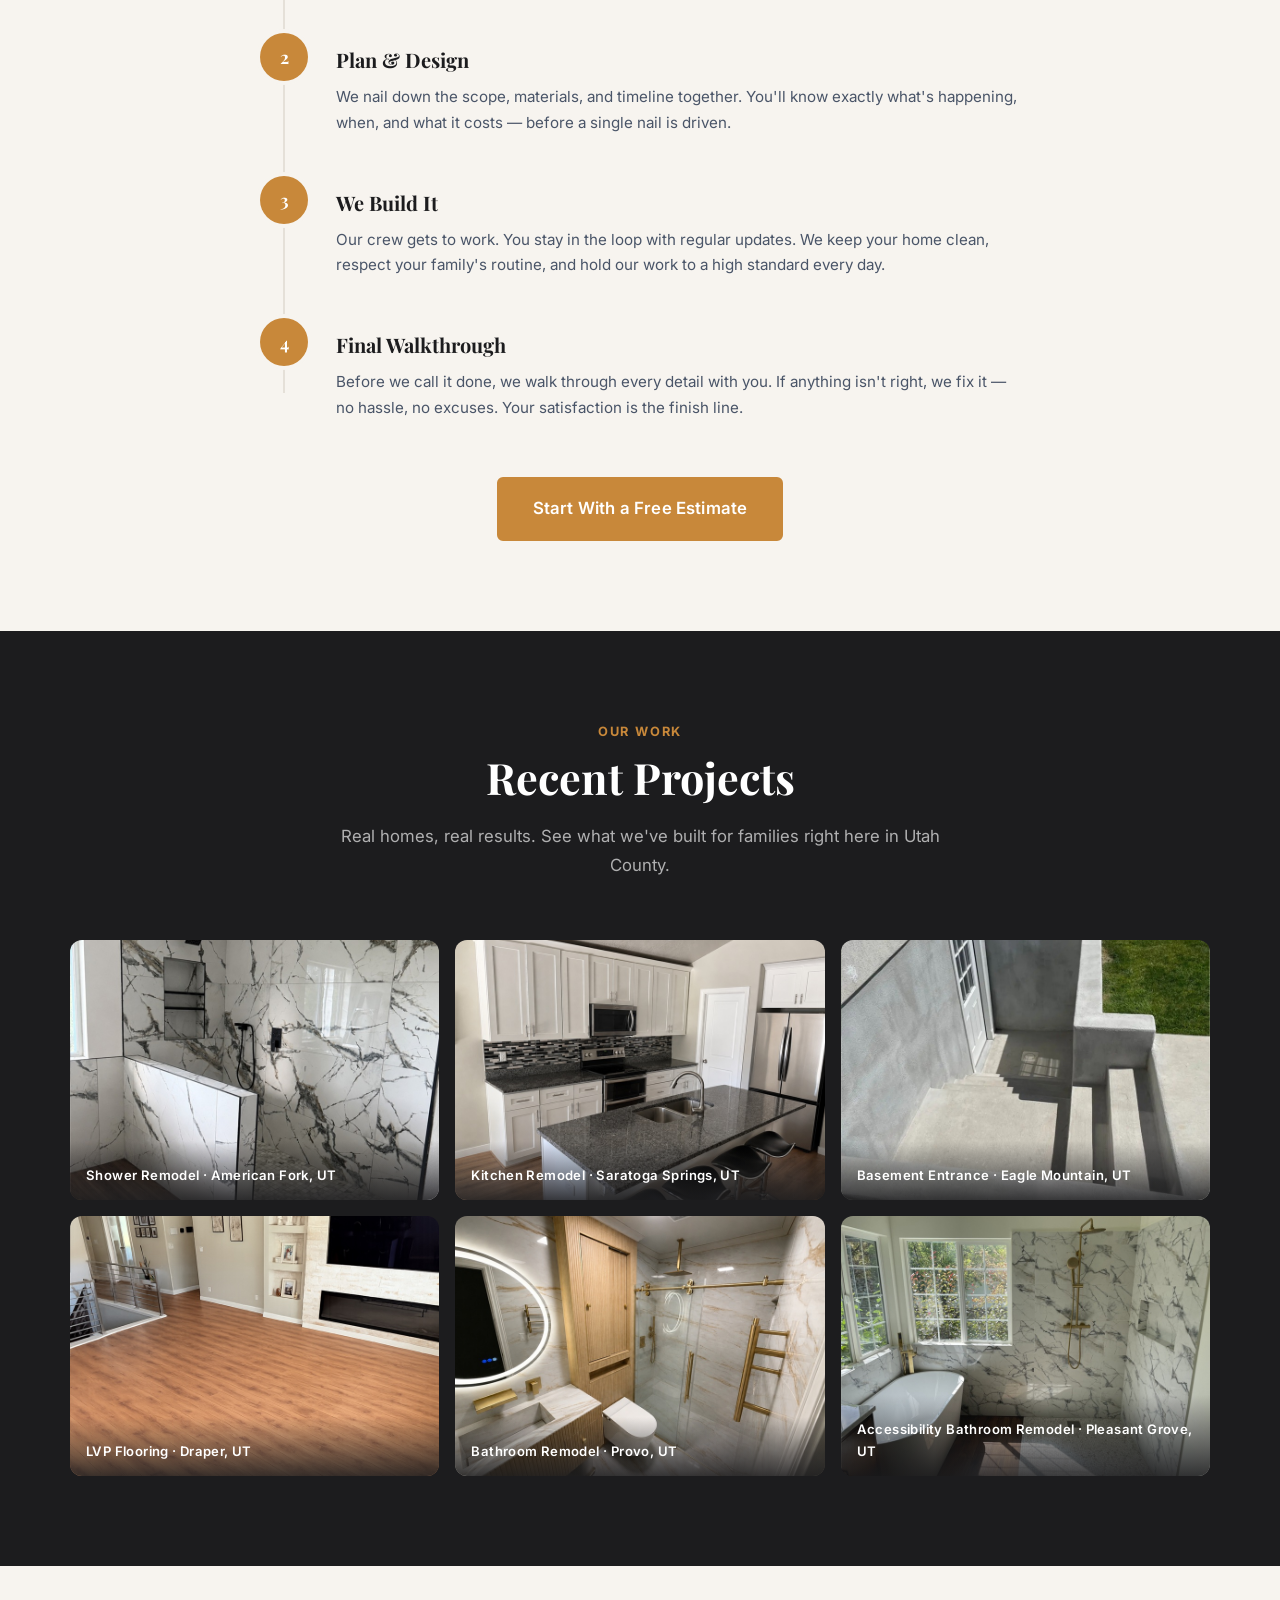
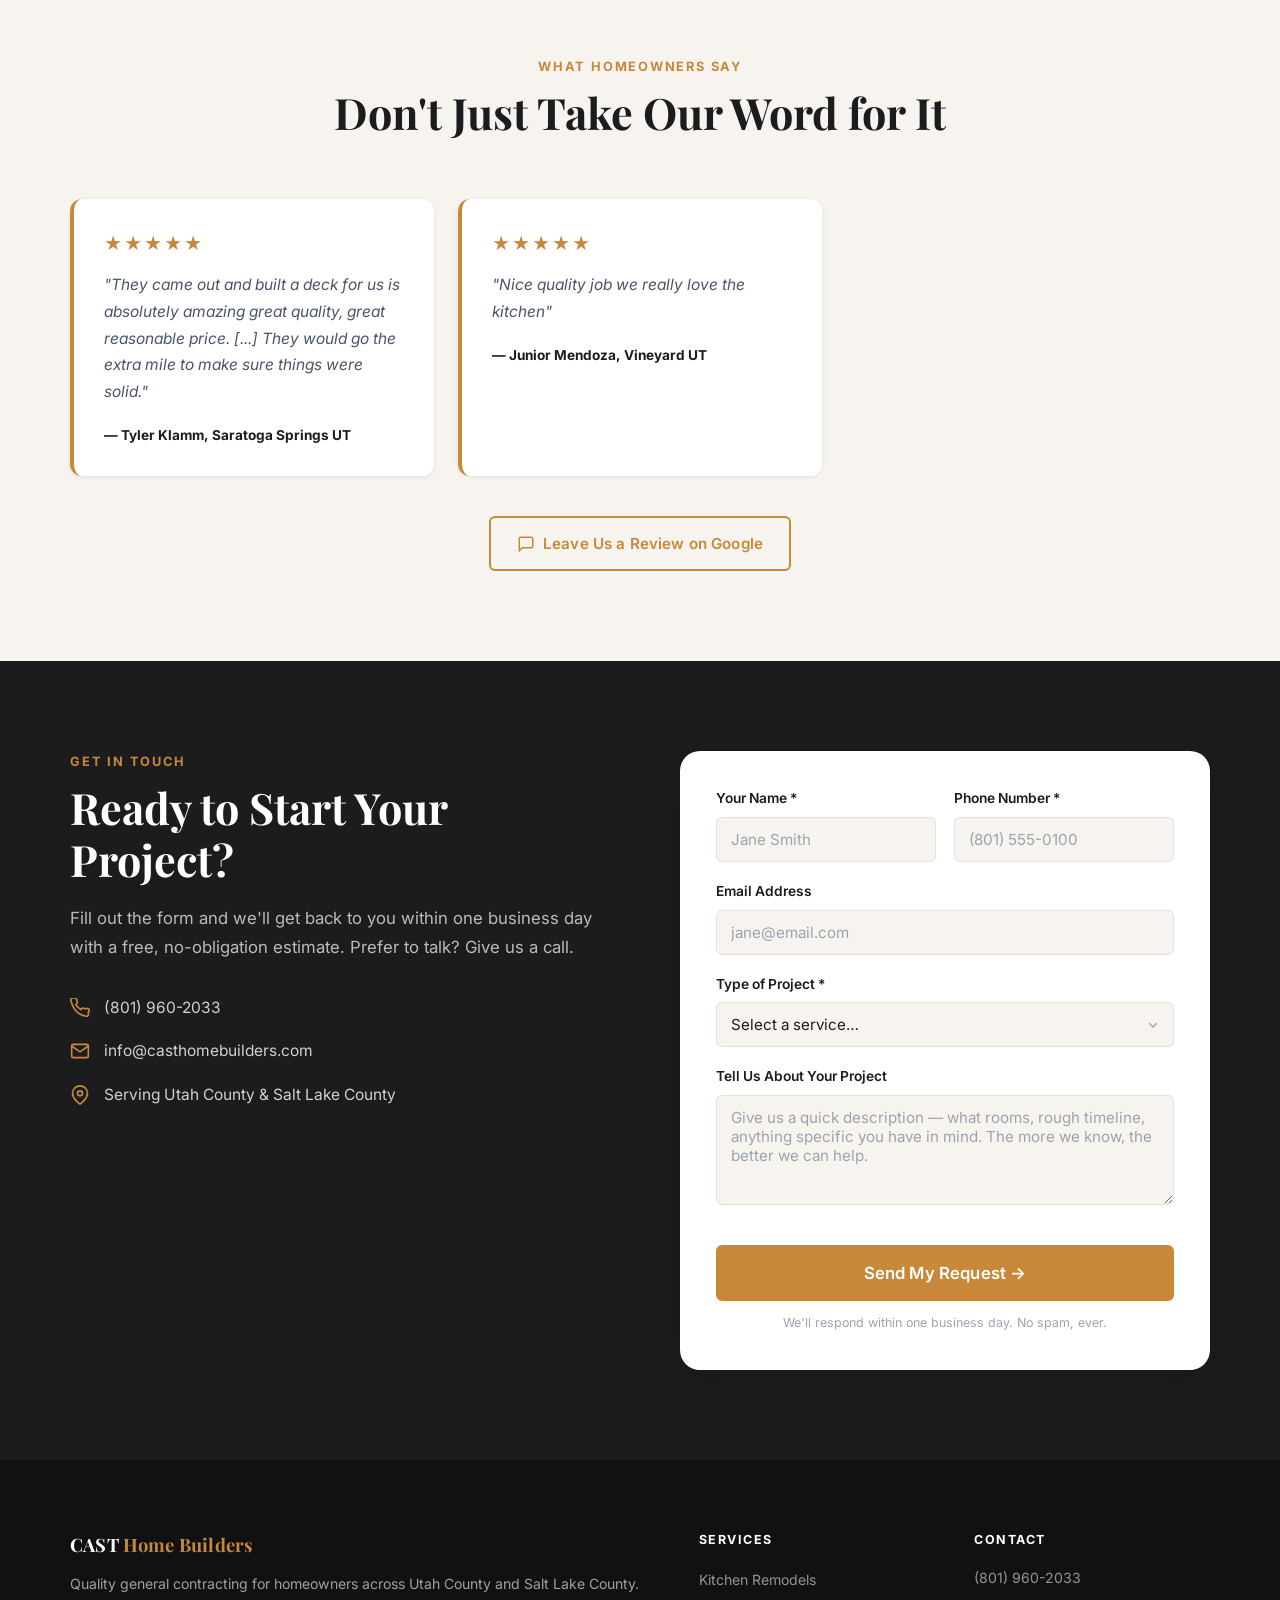
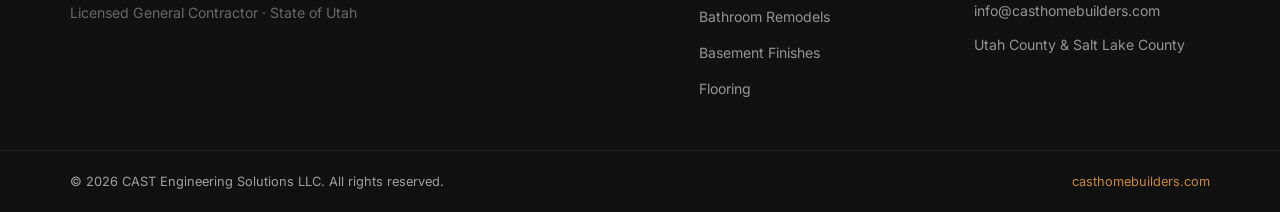
==== commit bd8fae87: "Delete review" ====
--- a/index.html
+++ b/index.html
@@ -450,12 +450,6 @@
           <!-- PLACEHOLDER: Replace with real Google reviews. Copy name, stars, and review text. -->
           <article class="review-card">
             <div class="review-stars" aria-label="5 out of 5 stars">★★★★★</div>
-            <blockquote>"Professional and amazing service"</blockquote>
-            <footer class="review-author">— Macony Mendoz, Vineyard UT</footer>
-          </article>
-
-          <article class="review-card">
-            <div class="review-stars" aria-label="5 out of 5 stars">★★★★★</div>
             <blockquote>"They came out and built a deck for us is absolutely amazing great quality, great reasonable price. [...] 
               They would go the extra mile to make sure things were solid."</blockquote>
             <footer class="review-author">— Tyler Klamm, Saratoga Springs UT</footer>
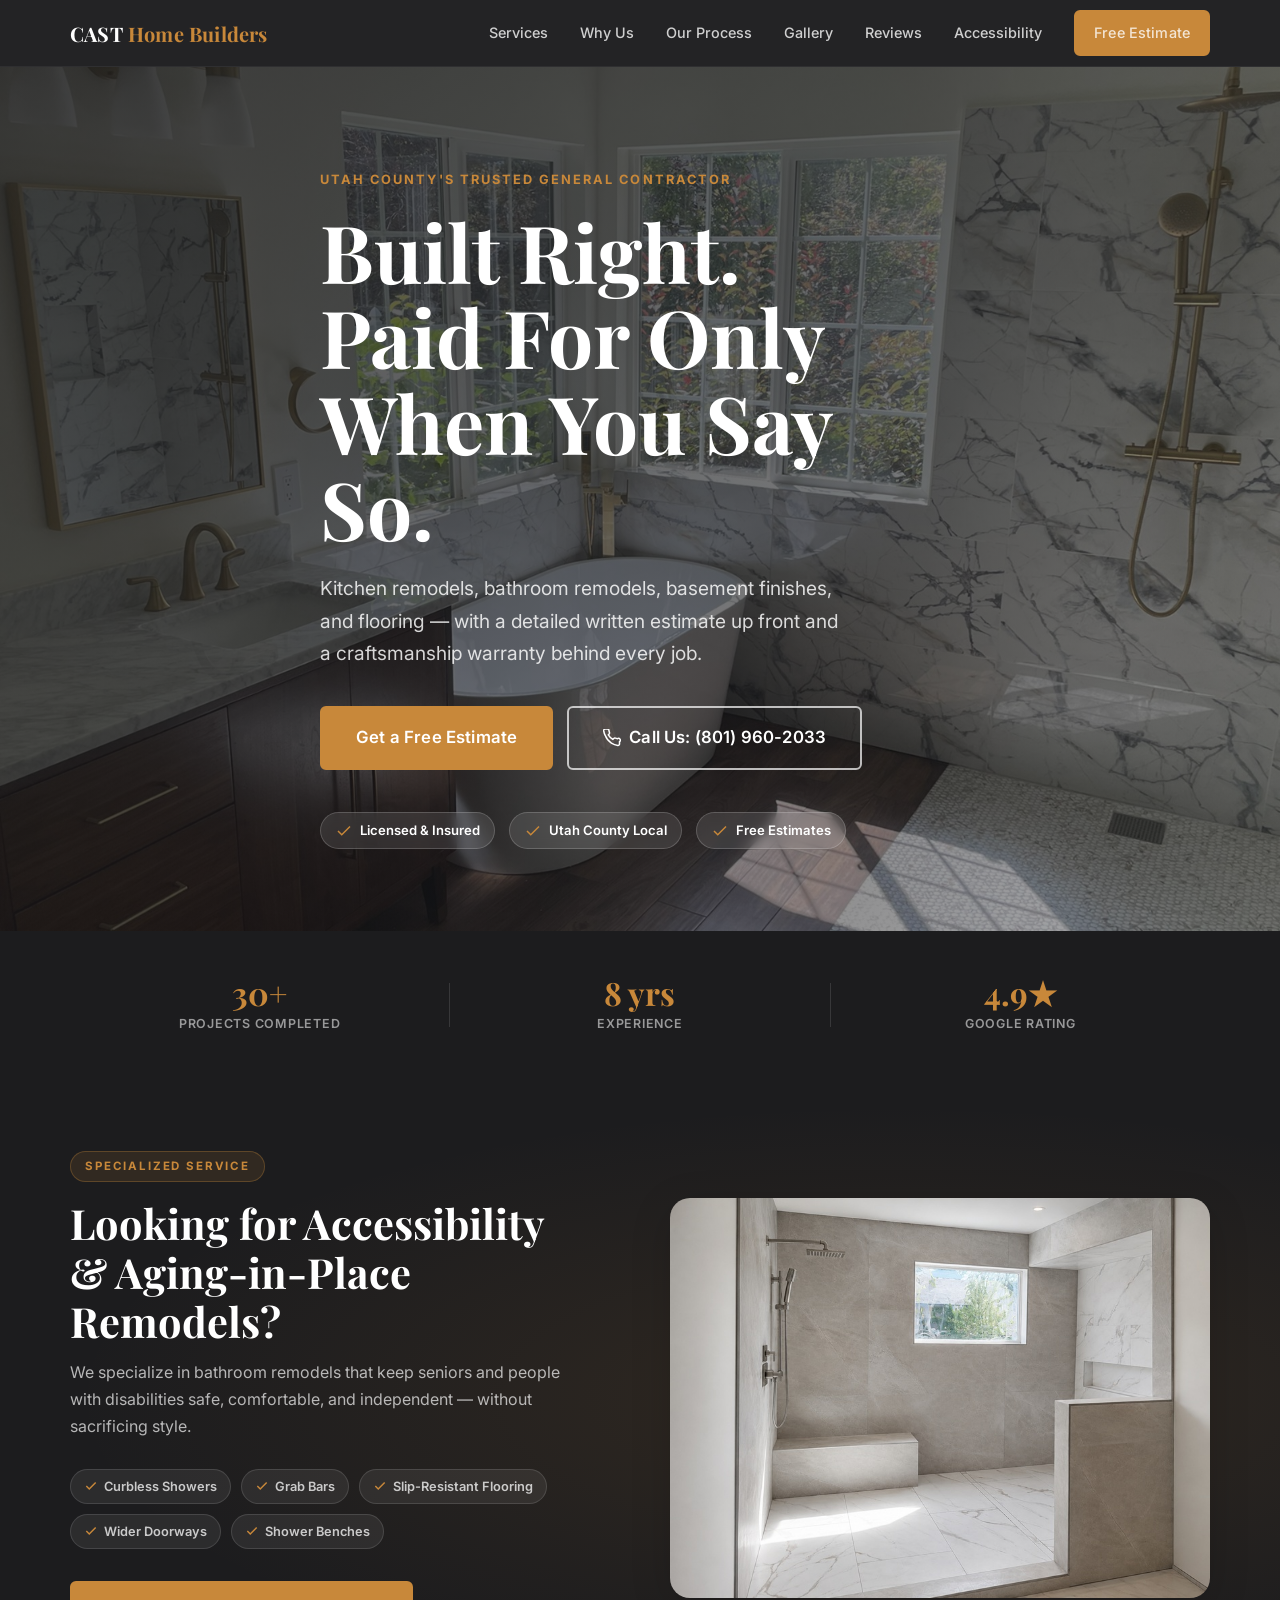
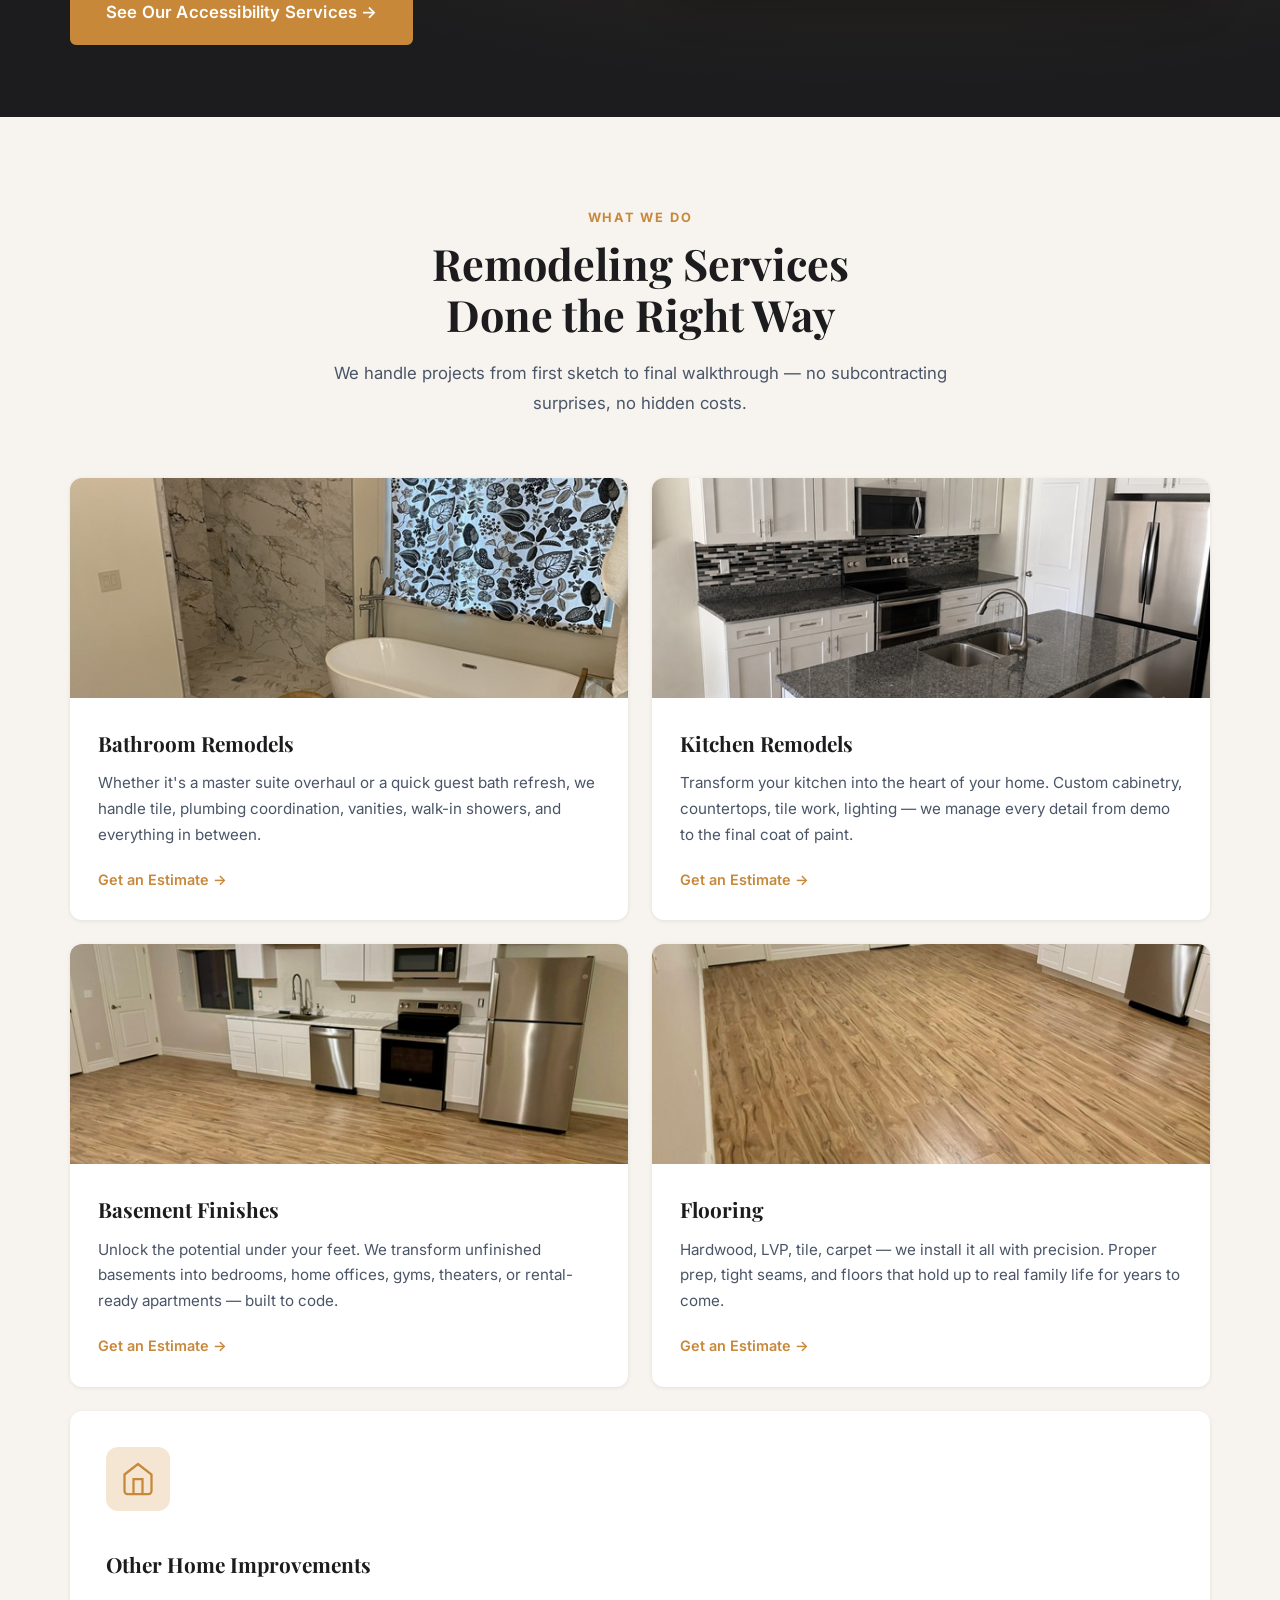
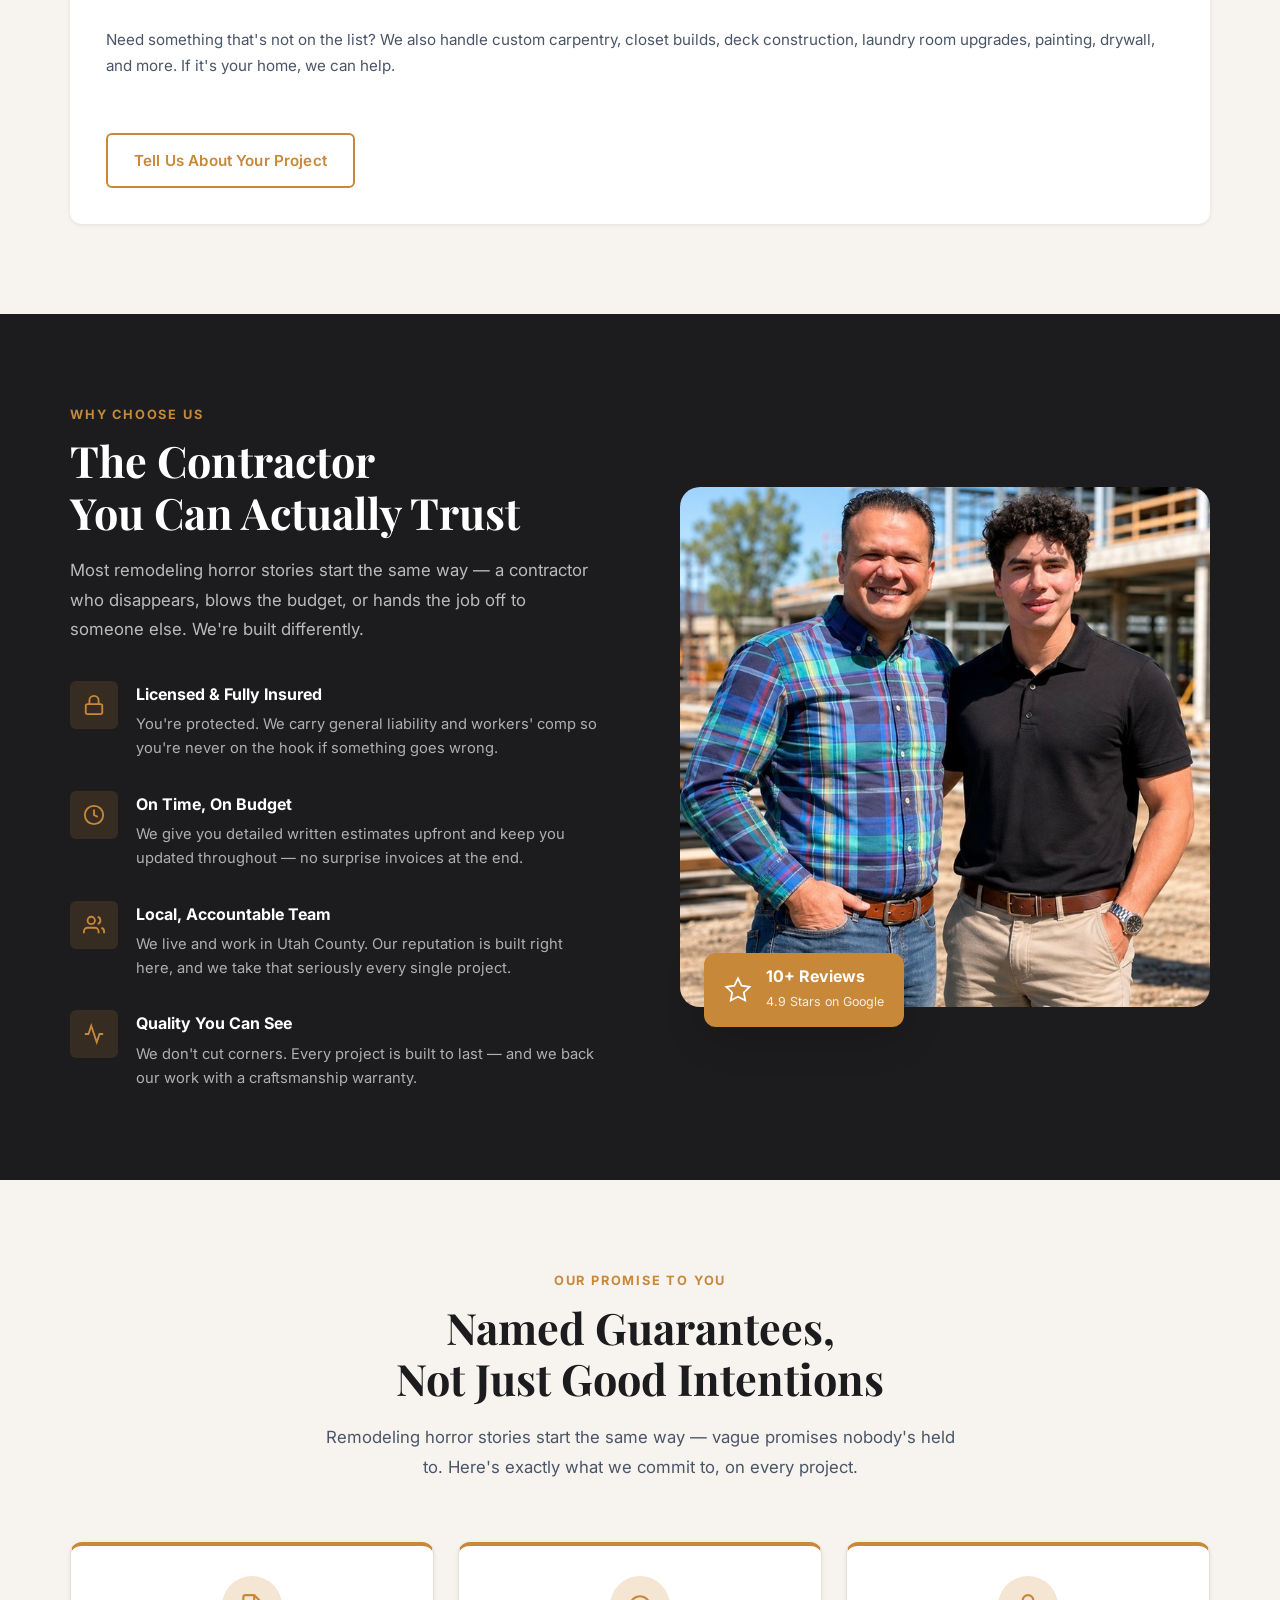
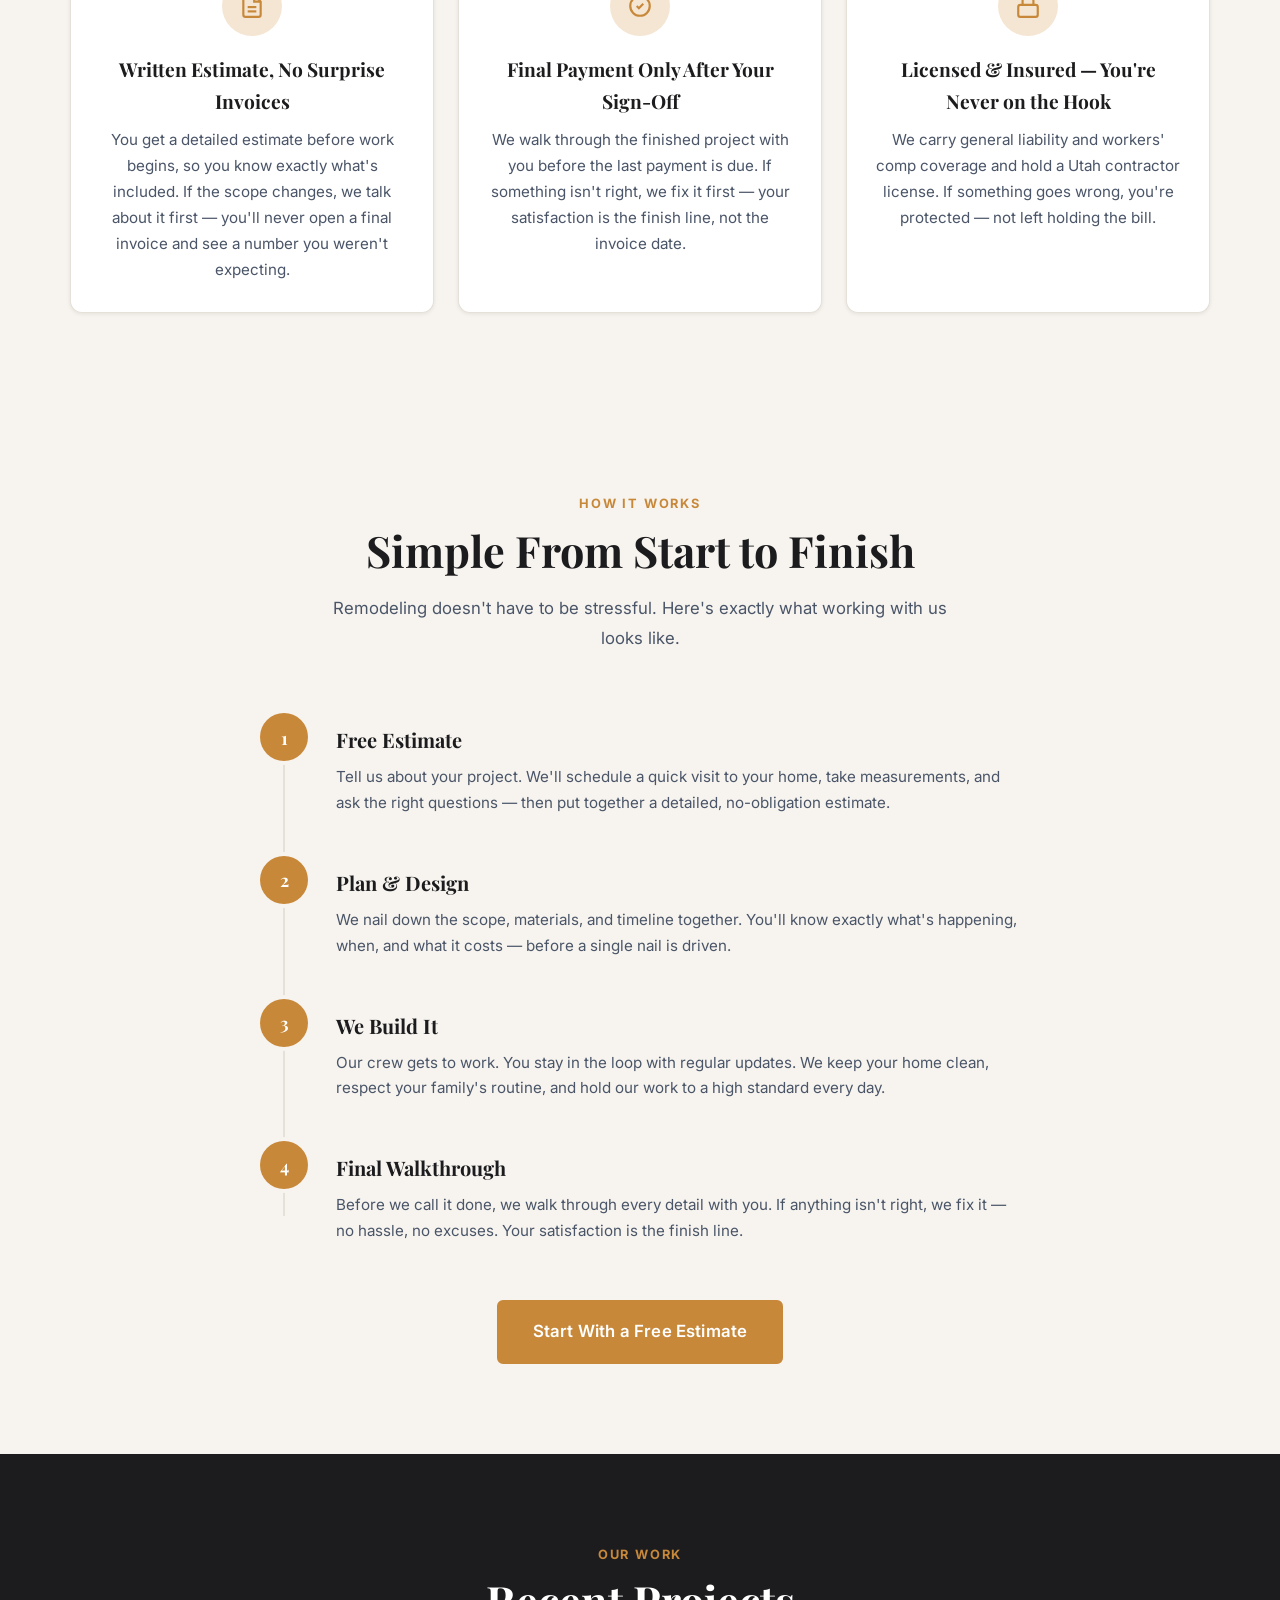
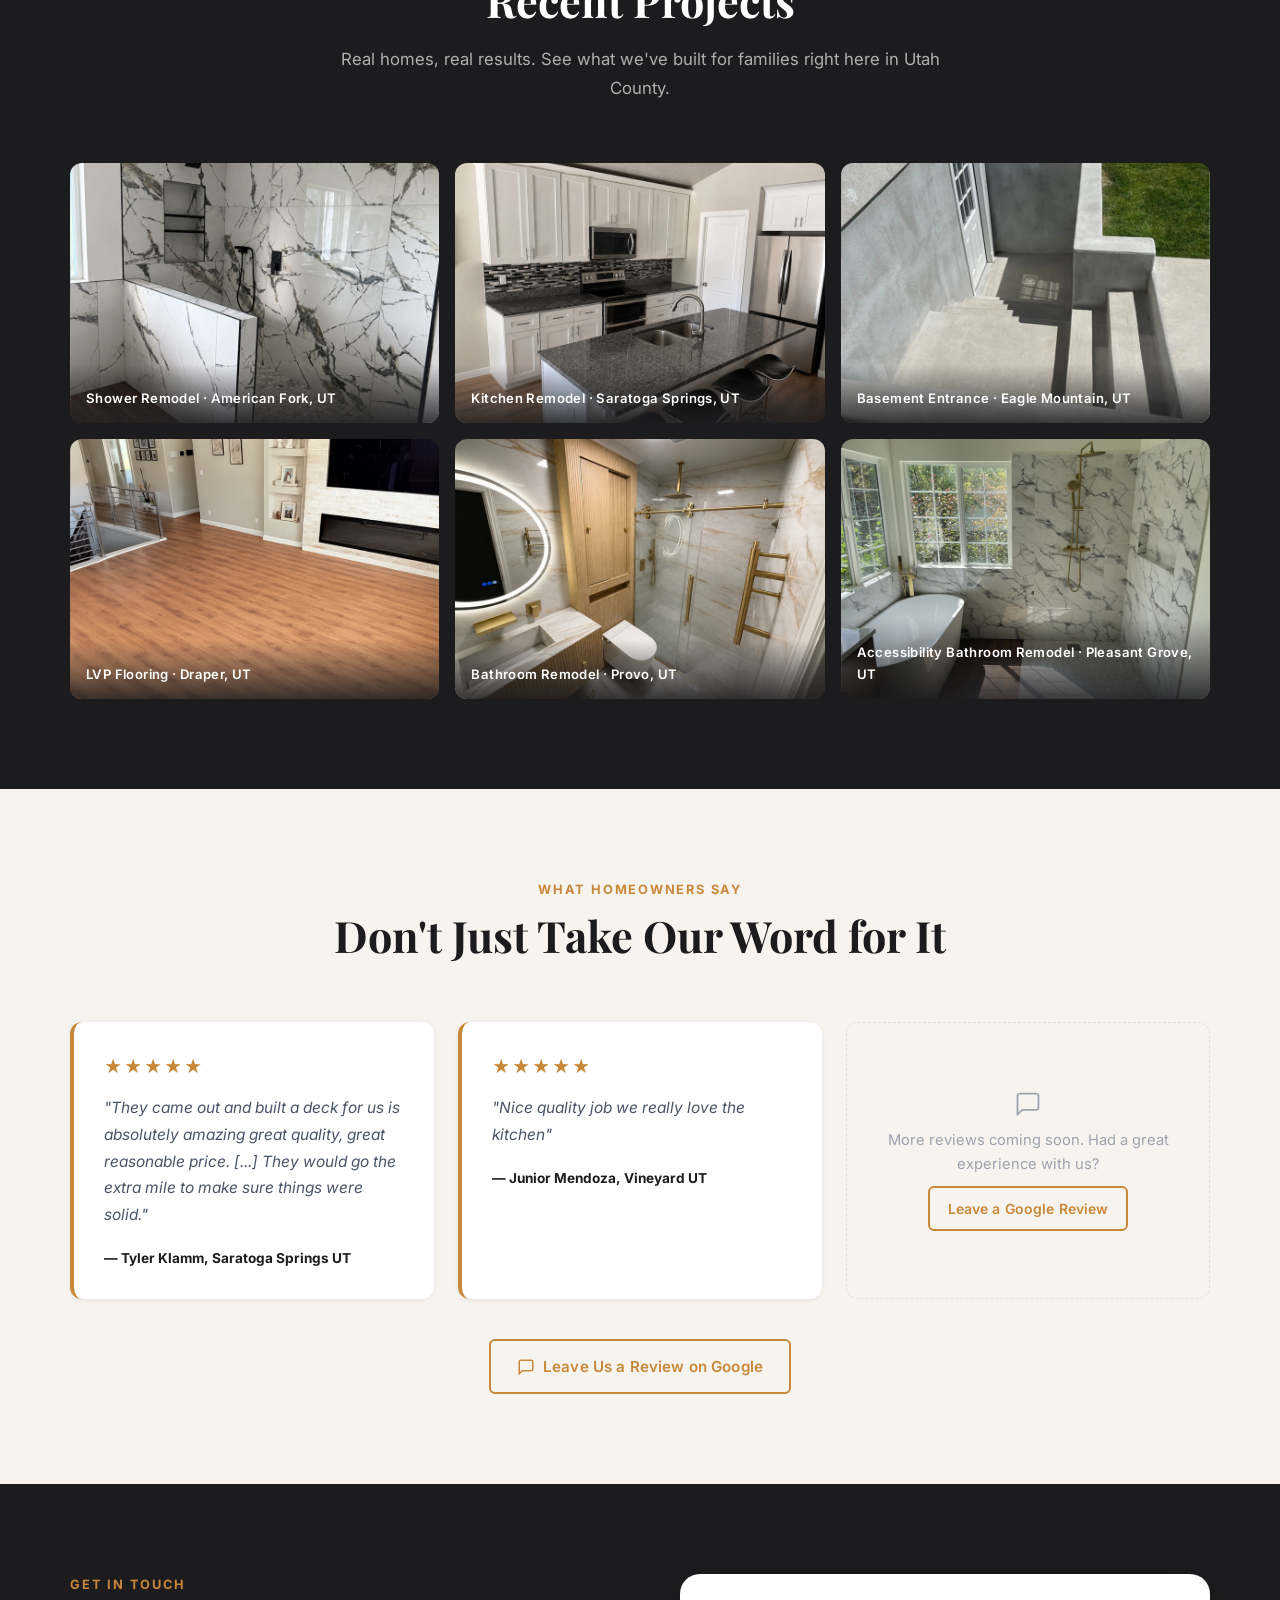
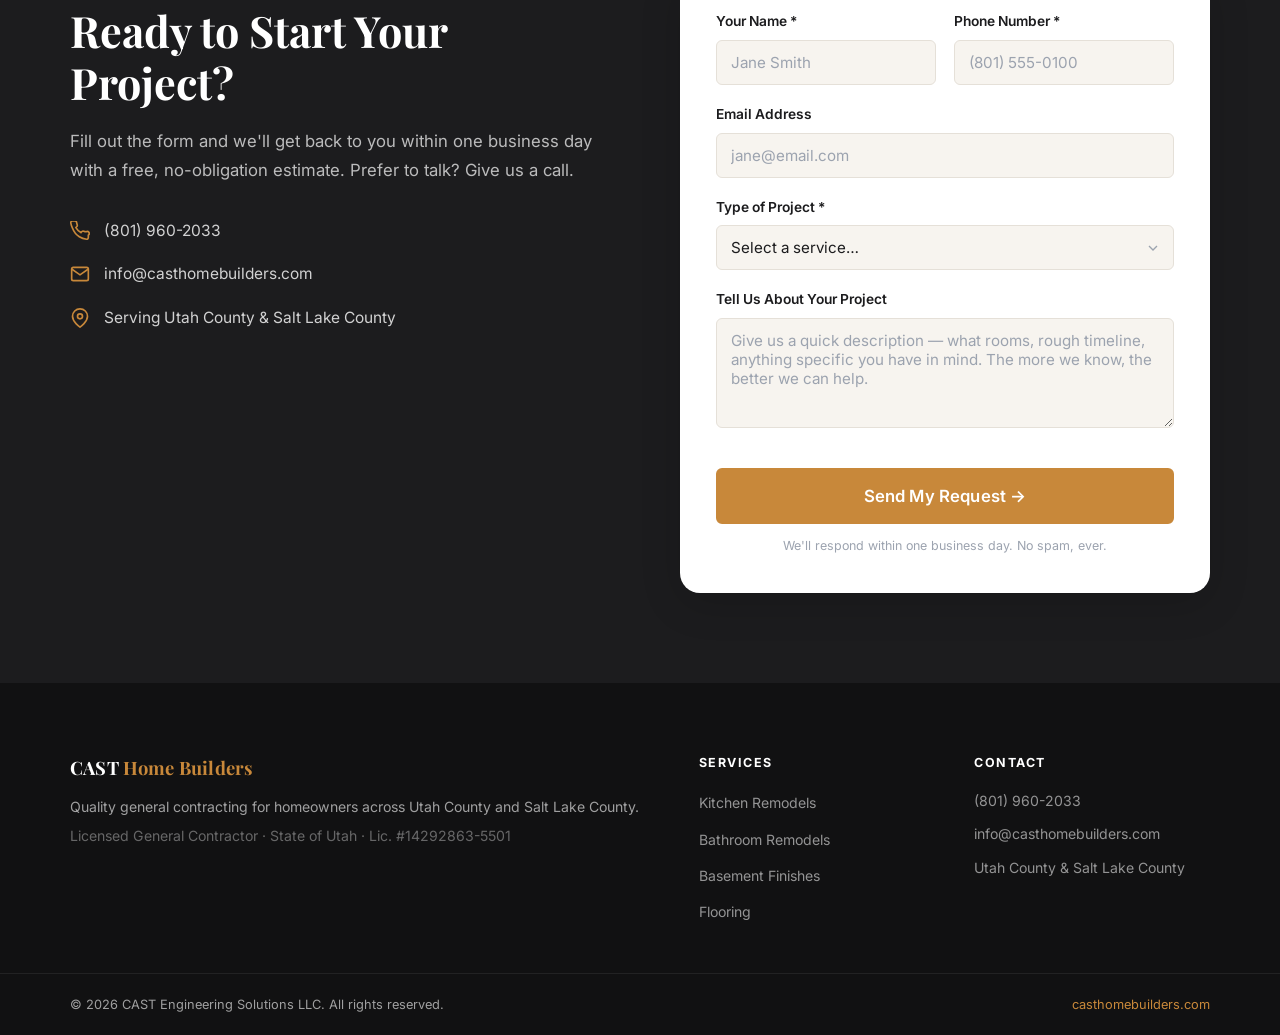
==== commit 0b5988fe: "Modify index to add guarantees" ====
--- a/index.html
+++ b/index.html
@@ -113,8 +113,8 @@
 
       <div class="container hero-content">
         <p class="hero-eyebrow">Utah County's Trusted General Contractor</p>
-        <h1 class="hero-headline">Your Home,<br>Built Right.</h1>
-        <p class="hero-sub">From kitchen remodels to full basement finishes — we deliver quality craftsmanship, honest pricing, and results you'll be proud of for years to come.</p>
+        <h1 class="hero-headline">Built Right.<br>Paid For Only When You Say So.</h1>
+        <p class="hero-sub">Kitchen remodels, bathroom remodels, basement finishes, and flooring — with a detailed written estimate up front and a craftsmanship warranty behind every job.</p>
         <div class="hero-actions">
           <a href="#contact" class="btn btn-primary btn-lg">Get a Free Estimate</a>
           <a href="tel:+18019602033" class="btn btn-outline btn-lg">
@@ -155,7 +155,7 @@
         </div>
         <div class="trust-divider" aria-hidden="true"></div>
         <div class="trust-item">
-          <span class="trust-number">4.8★</span>
+          <span class="trust-number">4.9★</span>
           <span class="trust-label">Google Rating</span>
         </div>
       </div>
@@ -337,9 +337,48 @@
               <svg width="28" height="28" viewBox="0 0 24 24" fill="none" stroke="currentColor" stroke-width="1.5" aria-hidden="true"><path d="M12 2l3.09 6.26L22 9.27l-5 4.87 1.18 6.88L12 17.77l-6.18 3.25L7 14.14 2 9.27l6.91-1.01L12 2z"/></svg>
               <div>
                 <strong>10+ Reviews</strong>
-                <span>4.8 Stars on Google</span>
+                <span>4.9 Stars on Google</span>
               </div>
             </div>
+          </div>
+        </div>
+      </div>
+    </section>
+
+    <!-- ════════════════════════════
+         GUARANTEES SECTION
+         ════════════════════════════ -->
+    <section class="section" id="guarantees">
+      <div class="container">
+        <div class="section-header">
+          <p class="section-eyebrow">Our Promise to You</p>
+          <h2 class="section-title">Named Guarantees,<br>Not Just Good Intentions</h2>
+          <p class="section-desc">Remodeling horror stories start the same way — vague promises nobody's held to. Here's exactly what we commit to, on every project.</p>
+        </div>
+
+        <div class="acc-guarantee-grid">
+          <div class="acc-guarantee-card">
+            <div class="acc-guarantee-icon" aria-hidden="true">
+              <svg width="26" height="26" viewBox="0 0 24 24" fill="none" stroke="currentColor" stroke-width="2"><path d="M14 2H6a2 2 0 00-2 2v16a2 2 0 002 2h12a2 2 0 002-2V8z"/><polyline points="14 2 14 8 20 8"/><line x1="16" y1="13" x2="8" y2="13"/><line x1="16" y1="17" x2="8" y2="17"/></svg>
+            </div>
+            <h3>Written Estimate, No Surprise Invoices</h3>
+            <p>You get a detailed estimate before work begins, so you know exactly what's included. If the scope changes, we talk about it first — you'll never open a final invoice and see a number you weren't expecting.</p>
+          </div>
+
+          <div class="acc-guarantee-card">
+            <div class="acc-guarantee-icon" aria-hidden="true">
+              <svg width="26" height="26" viewBox="0 0 24 24" fill="none" stroke="currentColor" stroke-width="2"><path d="M9 12l2 2 4-4"/><circle cx="12" cy="12" r="9"/></svg>
+            </div>
+            <h3>Final Payment Only After Your Sign-Off</h3>
+            <p>We walk through the finished project with you before the last payment is due. If something isn't right, we fix it first — your satisfaction is the finish line, not the invoice date.</p>
+          </div>
+
+          <div class="acc-guarantee-card">
+            <div class="acc-guarantee-icon" aria-hidden="true">
+              <svg width="26" height="26" viewBox="0 0 24 24" fill="none" stroke="currentColor" stroke-width="2"><rect x="3" y="11" width="18" height="11" rx="2" ry="2"/><path d="M7 11V7a5 5 0 0 1 10 0v4"/></svg>
+            </div>
+            <h3>Licensed &amp; Insured — You're Never on the Hook</h3>
+            <p>We carry general liability and workers' comp coverage and hold a Utah contractor license. If something goes wrong, you're protected — not left holding the bill.</p>
           </div>
         </div>
       </div>
@@ -460,7 +499,15 @@
             <blockquote>"Nice quality job we really love the kitchen"</blockquote>
             <footer class="review-author">— Junior Mendoza, Vineyard UT</footer>
           </article>
-          
+
+          <article class="review-card review-card--placeholder">
+            <div class="review-placeholder-text">
+              <svg width="28" height="28" viewBox="0 0 24 24" fill="none" stroke="currentColor" stroke-width="1.5" aria-hidden="true"><path d="M21 15a2 2 0 01-2 2H7l-4 4V5a2 2 0 012-2h14a2 2 0 012 2z"/></svg>
+              <p>More reviews coming soon. Had a great experience with us?</p>
+              <a href="https://g.page/r/CVP_SjuVZq5BEBM/review" target="_blank" rel="noopener" class="btn btn-secondary btn-sm">Leave a Google Review</a>
+            </div>
+          </article>
+
         </div>
 
         <div class="reviews-cta">
@@ -567,7 +614,7 @@
       <div class="footer-brand">
         <span class="logo-text">CAST <span class="logo-accent">Home Builders</span></span>
         <p>Quality general contracting for homeowners across Utah County and Salt Lake County.</p>
-        <p class="footer-license">Licensed General Contractor · State of Utah</p> <!-- · Lic. #[YOUR-LICENSE-NUMBER] -->
+        <p class="footer-license">Licensed General Contractor · State of Utah · Lic. #14292863-5501</p>
       </div>
 
       <div class="footer-links">
--- a/css/style.css
+++ b/css/style.css
@@ -700,6 +700,25 @@
   color: var(--charcoal);
 }
 
+.review-card--placeholder {
+  border-left-color: var(--border);
+  background: transparent;
+  box-shadow: none;
+  border: 1px dashed var(--border);
+  display: flex;
+  align-items: center;
+  justify-content: center;
+}
+.review-placeholder-text {
+  text-align: center;
+  color: var(--mid-gray);
+  display: flex;
+  flex-direction: column;
+  align-items: center;
+  gap: 10px;
+}
+.review-placeholder-text p { font-size: 0.92rem; margin: 0; }
+
 .reviews-cta { text-align: center; }
 
 /* ══════════════════════════════════════════════════════
--- a/css/accessibility.css
+++ b/css/accessibility.css
@@ -570,4 +570,764 @@
   .acc-contact-inner {
     overflow-x: hidden;
   }
-}+}
+
+/* ════════════════════════════════════════════════════════
+   CAST HOME BUILDERS — accessibility-additions.css
+   Styles for the NEW marketing-plan-aligned sections.
+   PASTE THE CONTENTS OF THIS FILE at the END of css/accessibility.css
+   (or keep it separate and add a <link> — but appending is simpler).
+   ════════════════════════════════════════════════════════ */
+
+/* ── Hero trust row ─────────────────────────────────── */
+.acc-hero-trust {
+  display: flex;
+  flex-wrap: wrap;
+  gap: 10px 22px;
+  margin-top: 30px;
+}
+.acc-hero-trust-item {
+  display: inline-flex;
+  align-items: center;
+  gap: 8px;
+  font-size: 0.85rem;
+  font-weight: 600;
+  color: rgba(255,255,255,.85);
+}
+.acc-hero-trust-item svg { color: var(--amber); flex-shrink: 0; }
+
+/* ── USP / The Difference ───────────────────────────── */
+.acc-usp { background: var(--off-white); }
+
+.acc-usp-grid {
+  display: grid;
+  grid-template-columns: 1fr;
+  gap: 24px;
+  max-width: 900px;
+  margin-inline: auto;
+}
+
+.acc-usp-card {
+  background: var(--white);
+  border: 1px solid var(--border);
+  border-radius: var(--radius-md);
+  padding: 34px 32px;
+  box-shadow: var(--shadow-sm);
+  position: relative;
+  overflow: hidden;
+}
+.acc-usp-card::before {
+  content: '';
+  position: absolute;
+  top: 0; left: 0; bottom: 0;
+  width: 5px;
+  background: var(--amber);
+}
+
+.acc-usp-num {
+  font-family: var(--font-display);
+  font-size: 1.4rem;
+  font-weight: 700;
+  color: var(--amber);
+  margin-bottom: 12px;
+}
+
+.acc-usp-card h3 {
+  font-family: var(--font-display);
+  font-size: 1.4rem;
+  font-weight: 700;
+  color: var(--charcoal);
+  margin-bottom: 12px;
+  line-height: 1.2;
+}
+.acc-usp-card p {
+  font-size: 1rem;
+  color: var(--slate);
+  line-height: 1.72;
+  margin: 0;
+}
+
+/* ── How It Works ───────────────────────────────────── */
+.acc-how { background: var(--charcoal); }
+.acc-how .acc-section-title { color: #fff; }
+.acc-how .acc-section-desc { color: rgba(255,255,255,.68); }
+.acc-how .acc-section-eyebrow { color: var(--amber); }
+
+.acc-steps {
+  display: grid;
+  grid-template-columns: 1fr;
+  gap: 22px;
+  max-width: 820px;
+  margin-inline: auto;
+}
+
+.acc-step {
+  display: flex;
+  gap: 22px;
+  align-items: flex-start;
+  background: rgba(255,255,255,.05);
+  border: 1px solid rgba(255,255,255,.08);
+  border-radius: var(--radius-md);
+  padding: 24px 26px;
+}
+
+.acc-step-num {
+  width: 44px;
+  height: 44px;
+  border-radius: 50%;
+  background: var(--amber);
+  color: #fff;
+  font-family: var(--font-display);
+  font-size: 1.15rem;
+  font-weight: 700;
+  display: flex;
+  align-items: center;
+  justify-content: center;
+  flex-shrink: 0;
+}
+
+.acc-step-content h3 {
+  font-family: var(--font-display);
+  font-size: 1.2rem;
+  font-weight: 700;
+  color: #fff;
+  margin-bottom: 7px;
+}
+.acc-step-content p {
+  font-size: 0.95rem;
+  color: rgba(255,255,255,.68);
+  line-height: 1.7;
+  margin: 0;
+}
+
+.acc-how-cta {
+  text-align: center;
+  margin-top: 44px;
+}
+
+/* ── Features note ──────────────────────────────────── */
+.acc-features-note {
+  text-align: center;
+  margin-top: 32px;
+  font-size: 0.98rem;
+  color: rgba(255,255,255,.7);
+  font-style: italic;
+}
+
+/* ── Guarantees ─────────────────────────────────────── */
+.acc-guarantees { background: var(--off-white); }
+
+.acc-guarantee-grid {
+  display: grid;
+  grid-template-columns: 1fr;
+  gap: 24px;
+}
+
+.acc-guarantee-card {
+  background: var(--white);
+  border: 1px solid var(--border);
+  border-top: 4px solid var(--amber);
+  border-radius: var(--radius-md);
+  padding: 30px 28px;
+  box-shadow: var(--shadow-sm);
+  text-align: center;
+}
+
+.acc-guarantee-icon {
+  width: 60px;
+  height: 60px;
+  border-radius: 50%;
+  background: var(--amber-light);
+  color: var(--amber);
+  display: flex;
+  align-items: center;
+  justify-content: center;
+  margin: 0 auto 18px;
+}
+
+.acc-guarantee-card h3 {
+  font-family: var(--font-display);
+  font-size: 1.2rem;
+  font-weight: 700;
+  color: var(--charcoal);
+  margin-bottom: 10px;
+}
+.acc-guarantee-card p {
+  font-size: 0.95rem;
+  color: var(--slate);
+  line-height: 1.7;
+  margin: 0;
+}
+
+/* ── Lead magnet / Guide ────────────────────────────── */
+.acc-guide { background: var(--amber-light); }
+
+.acc-guide-inner {
+  display: grid;
+  grid-template-columns: 1fr;
+  gap: 40px;
+  align-items: center;
+  max-width: 1000px;
+  margin-inline: auto;
+}
+
+.acc-guide-visual {
+  display: flex;
+  justify-content: center;
+}
+
+.acc-guide-cover {
+  width: 230px;
+  height: 300px;
+  background: linear-gradient(155deg, var(--blue-deep, #1A3A4A) 0%, var(--charcoal) 100%);
+  border-radius: 8px;
+  box-shadow: var(--shadow-lg);
+  padding: 26px 22px;
+  display: flex;
+  flex-direction: column;
+  color: #fff;
+  transform: rotate(-3deg);
+  border: 1px solid rgba(0,0,0,.1);
+}
+.acc-guide-cover-tag {
+  font-size: 0.7rem;
+  font-weight: 700;
+  letter-spacing: 0.14em;
+  text-transform: uppercase;
+  color: var(--amber);
+  margin-bottom: 18px;
+}
+.acc-guide-cover-title {
+  font-family: var(--font-display);
+  font-size: 1.35rem;
+  font-weight: 700;
+  line-height: 1.2;
+  flex: 1;
+}
+.acc-guide-cover-foot {
+  font-size: 0.72rem;
+  letter-spacing: 0.1em;
+  text-transform: uppercase;
+  color: rgba(255,255,255,.6);
+}
+
+.acc-guide-text .acc-section-title { margin-bottom: 14px; }
+.acc-guide-desc {
+  font-size: 1.02rem;
+  color: var(--slate);
+  line-height: 1.72;
+  margin-bottom: 24px;
+}
+.acc-guide-desc strong { color: var(--charcoal); }
+
+.acc-guide-form-row {
+  display: flex;
+  flex-direction: column;
+  gap: 12px;
+}
+.acc-guide-form-row input {
+  font-family: var(--font-body);
+  font-size: 0.98rem;
+  color: var(--charcoal);
+  background: var(--white);
+  border: 1.5px solid var(--border);
+  border-radius: var(--radius-sm);
+  padding: 14px 16px;
+  width: 100%;
+  min-width: 0;
+}
+.acc-guide-form-row input:focus {
+  outline: none;
+  border-color: var(--amber);
+  box-shadow: 0 0 0 3px rgba(200,136,58,.15);
+}
+.acc-guide-form-row .btn { white-space: nowrap; }
+
+.acc-guide-disclaimer {
+  font-size: 0.8rem;
+  color: var(--slate);
+  opacity: .8;
+  margin-top: 10px;
+}
+
+.acc-guide-success {
+  margin-top: 16px;
+  padding: 14px 16px;
+  background: #f0fdf4;
+  border: 1px solid #bbf7d0;
+  border-radius: var(--radius-sm);
+  color: #166534;
+  font-weight: 600;
+  font-size: 0.92rem;
+  display: none;
+  align-items: center;
+  gap: 8px;
+}
+.acc-guide-success:not([hidden]) { display: flex; }
+
+/* ── Responsive ─────────────────────────────────────── */
+@media (min-width: 640px) {
+  .acc-usp-grid { grid-template-columns: 1fr 1fr; }
+  .acc-guarantee-grid { grid-template-columns: 1fr 1fr 1fr; }
+  .acc-guide-form-row { flex-direction: row; }
+  .acc-guide-form-row input { flex: 1; }
+}
+
+@media (min-width: 900px) {
+  .acc-guide-inner { grid-template-columns: auto 1fr; gap: 60px; }
+}
+
+/* ════════════════════════════════════════════════════════
+   CAST HOME BUILDERS — accessibility-v3-additions.css
+   PASTE THE CONTENTS AT THE END of css/accessibility.css.
+   (If you previously pasted accessibility-additions.css, that's
+    fine — the hero-trust / USP / how / guide-cover rules still
+    work. This file adds the NEW bits: hero call link, guarantee
+    strip, inline guide, merged proof reviews, exit-intent modal.)
+   ════════════════════════════════════════════════════════ */
+
+/* ── Hero: secondary call link (de-emphasized vs primary CTA) ── */
+.acc-hero-actions {
+  display: flex;
+  flex-wrap: wrap;
+  align-items: center;
+  gap: 16px 22px;
+}
+.acc-hero-call {
+  display: inline-flex;
+  align-items: center;
+  gap: 8px;
+  font-size: 0.98rem;
+  font-weight: 600;
+  color: rgba(255,255,255,.9);
+  transition: color var(--transition);
+}
+.acc-hero-call svg { color: var(--amber); flex-shrink: 0; }
+.acc-hero-call:hover { color: #fff; }
+
+/* Hero trust row (safe to keep even if already defined) */
+.acc-hero-trust {
+  display: flex;
+  flex-wrap: wrap;
+  gap: 10px 22px;
+  margin-top: 30px;
+}
+.acc-hero-trust-item {
+  display: inline-flex;
+  align-items: center;
+  gap: 8px;
+  font-size: 0.85rem;
+  font-weight: 600;
+  color: rgba(255,255,255,.85);
+}
+.acc-hero-trust-item svg { color: var(--amber); flex-shrink: 0; }
+
+/* ── How It Works (dark section) ── */
+.acc-how { background: var(--charcoal); }
+.acc-how .acc-section-title { color: #fff; }
+.acc-how .acc-section-desc { color: rgba(255,255,255,.68); }
+.acc-how .acc-section-eyebrow { color: var(--amber); }
+
+.acc-steps {
+  display: grid;
+  grid-template-columns: 1fr;
+  gap: 18px;
+  max-width: 840px;
+  margin-inline: auto;
+}
+.acc-step {
+  display: flex;
+  gap: 22px;
+  align-items: flex-start;
+  background: rgba(255,255,255,.05);
+  border: 1px solid rgba(255,255,255,.08);
+  border-radius: var(--radius-md);
+  padding: 24px 26px;
+}
+/* Steps 2 & 4 = the two signature promises, subtly highlighted */
+.acc-step--highlight {
+  background: rgba(200,136,58,.1);
+  border-color: rgba(200,136,58,.35);
+}
+.acc-step-num {
+  width: 44px; height: 44px;
+  border-radius: 50%;
+  background: var(--amber);
+  color: #fff;
+  font-family: var(--font-display);
+  font-size: 1.15rem; font-weight: 700;
+  display: flex; align-items: center; justify-content: center;
+  flex-shrink: 0;
+}
+.acc-step-content h3 {
+  font-family: var(--font-display);
+  font-size: 1.18rem; font-weight: 700;
+  color: #fff; margin-bottom: 7px;
+}
+.acc-step-content p {
+  font-size: 0.95rem;
+  color: rgba(255,255,255,.7);
+  line-height: 1.7; margin: 0;
+}
+.acc-step-content strong { color: #fff; }
+
+/* Guarantee strip */
+.acc-guarantee-strip {
+  display: grid;
+  grid-template-columns: 1fr;
+  gap: 12px;
+  max-width: 840px;
+  margin: 34px auto 0;
+}
+.acc-guarantee-chip {
+  display: flex;
+  align-items: center;
+  gap: 12px;
+  background: rgba(255,255,255,.04);
+  border: 1px solid rgba(255,255,255,.1);
+  border-radius: var(--radius-sm);
+  padding: 14px 18px;
+  font-size: 0.9rem;
+  color: rgba(255,255,255,.75);
+  line-height: 1.45;
+}
+.acc-guarantee-chip svg { color: var(--amber); flex-shrink: 0; }
+.acc-guarantee-chip strong { color: #fff; font-weight: 700; }
+
+.acc-how-cta { text-align: center; margin-top: 40px; }
+
+/* ── Features note ── */
+.acc-features-note {
+  text-align: center;
+  margin-top: 32px;
+  font-size: 0.98rem;
+  color: rgba(255,255,255,.7);
+  font-style: italic;
+}
+
+/* ── Why It Matters: inline guide capture (quiet) ── */
+.acc-guide-inline {
+  margin-top: 56px;
+  background: var(--charcoal);
+  border-radius: var(--radius-lg);
+  padding: 34px 34px;
+  display: grid;
+  grid-template-columns: 1fr;
+  gap: 24px;
+  align-items: center;
+  box-shadow: var(--shadow-md);
+}
+.acc-guide-inline-tag {
+  display: inline-block;
+  font-size: 0.7rem;
+  font-weight: 700;
+  letter-spacing: 0.14em;
+  text-transform: uppercase;
+  color: var(--amber);
+  margin-bottom: 12px;
+}
+.acc-guide-inline-text h3 {
+  font-family: var(--font-display);
+  font-size: 1.4rem;
+  font-weight: 700;
+  color: #fff;
+  line-height: 1.25;
+  margin-bottom: 10px;
+}
+.acc-guide-inline-text p {
+  font-size: 0.96rem;
+  color: rgba(255,255,255,.7);
+  line-height: 1.65;
+  margin: 0;
+}
+.acc-guide-inline-text strong { color: #fff; }
+
+.acc-guide-inline-row {
+  display: flex;
+  flex-direction: column;
+  gap: 12px;
+}
+.acc-guide-inline-row input {
+  font-family: var(--font-body);
+  font-size: 0.98rem;
+  color: var(--charcoal);
+  background: #fff;
+  border: 1.5px solid transparent;
+  border-radius: var(--radius-sm);
+  padding: 14px 16px;
+  width: 100%;
+  min-width: 0;
+}
+.acc-guide-inline-row input:focus {
+  outline: none;
+  box-shadow: 0 0 0 3px rgba(200,136,58,.4);
+}
+.acc-guide-inline-row .btn { white-space: nowrap; }
+
+/* Shared success message for guide forms */
+.acc-guide-success {
+  margin-top: 14px;
+  padding: 12px 14px;
+  background: #f0fdf4;
+  border: 1px solid #bbf7d0;
+  border-radius: var(--radius-sm);
+  color: #166534;
+  font-weight: 600;
+  font-size: 0.9rem;
+  display: none;
+  align-items: center;
+  gap: 8px;
+}
+.acc-guide-success:not([hidden]) { display: flex; }
+
+/* ── Proof: merged gallery + reviews ── */
+.acc-proof { background: var(--off-white); }
+.acc-proof-reviews {
+  display: grid;
+  grid-template-columns: 1fr;
+  gap: 20px;
+  margin-top: 28px;
+}
+/* Reuse existing .acc-review-card styles from base file if present.
+   Fallback styling in case they were only defined for the reviews section: */
+.acc-proof .acc-review-card {
+  background: var(--white);
+  border: 1px solid var(--border);
+  border-left: 4px solid var(--amber);
+  border-radius: var(--radius-md);
+  padding: 26px;
+}
+.acc-proof .acc-review-stars {
+  color: var(--amber);
+  font-size: 1.05rem;
+  letter-spacing: 2px;
+  margin-bottom: 12px;
+}
+.acc-proof .acc-review-card blockquote {
+  font-style: italic;
+  font-size: 0.97rem;
+  color: var(--slate);
+  line-height: 1.7;
+  margin-bottom: 14px;
+  quotes: none;
+}
+.acc-proof .acc-review-author {
+  font-size: 0.85rem;
+  font-weight: 700;
+  color: var(--charcoal);
+}
+.acc-proof .acc-review-card--placeholder {
+  border-left-color: var(--border);
+  display: flex;
+  align-items: center;
+  justify-content: center;
+}
+.acc-proof .acc-review-placeholder-text {
+  text-align: center;
+  color: var(--mid-gray);
+  display: flex;
+  flex-direction: column;
+  align-items: center;
+  gap: 12px;
+}
+.acc-proof .acc-review-placeholder-text p { font-size: 0.92rem; margin: 0; }
+.acc-gallery-note {
+  text-align: center;
+  font-size: 0.9rem;
+  color: var(--mid-gray);
+  margin-top: 20px;
+}
+.acc-gallery-note a { color: var(--amber); text-decoration: underline; }
+
+/* ── Exit-intent modal ── */
+.acc-exit-overlay {
+  position: fixed;
+  inset: 0;
+  z-index: 300;
+  background: rgba(20,18,16,.6);
+  backdrop-filter: blur(3px);
+  -webkit-backdrop-filter: blur(3px);
+  align-items: center;
+  justify-content: center;
+  padding: 20px;
+  opacity: 0;
+  display: none;
+  pointer-events: none;
+  transition: opacity 250ms ease;
+}
+.acc-exit-overlay:not([hidden]) {
+  display: flex;
+}
+.acc-exit-overlay.visible {
+  opacity: 1;
+  pointer-events: auto;
+}
+
+.acc-exit-modal {
+  position: relative;
+  background: var(--white);
+  border-radius: var(--radius-lg);
+  max-width: 440px;
+  width: 100%;
+  padding: 40px 34px 32px;
+  box-shadow: var(--shadow-lg);
+  text-align: center;
+  transform: translateY(16px) scale(.98);
+  transition: transform 250ms ease;
+}
+.acc-exit-overlay.visible .acc-exit-modal {
+  transform: translateY(0) scale(1);
+}
+
+.acc-exit-close {
+  position: absolute;
+  top: 12px; right: 16px;
+  font-size: 1.8rem;
+  line-height: 1;
+  color: var(--mid-gray);
+  background: none;
+  transition: color var(--transition);
+}
+.acc-exit-close:hover { color: var(--charcoal); }
+
+.acc-exit-modal .acc-guide-inline-tag { color: var(--amber); }
+
+.acc-exit-modal h3 {
+  font-family: var(--font-display);
+  font-size: 1.45rem;
+  font-weight: 700;
+  color: var(--charcoal);
+  line-height: 1.2;
+  margin-bottom: 12px;
+}
+.acc-exit-modal > p {
+  font-size: 0.97rem;
+  color: var(--slate);
+  line-height: 1.6;
+  margin-bottom: 22px;
+}
+.acc-exit-modal > p strong { color: var(--charcoal); }
+
+.acc-exit-form input[type="email"] {
+  font-family: var(--font-body);
+  font-size: 0.98rem;
+  color: var(--charcoal);
+  background: var(--off-white);
+  border: 1.5px solid var(--border);
+  border-radius: var(--radius-sm);
+  padding: 13px 15px;
+  width: 100%;
+  min-width: 0;
+  margin-bottom: 12px;
+}
+.acc-exit-form input[type="email"]:focus {
+  outline: none;
+  border-color: var(--amber);
+  box-shadow: 0 0 0 3px rgba(200,136,58,.15);
+}
+.acc-exit-disclaimer {
+  font-size: 0.78rem;
+  color: var(--mid-gray);
+  margin-top: 10px;
+}
+
+/* ── Responsive ── */
+@media (min-width: 640px) {
+  .acc-guarantee-strip { grid-template-columns: 1fr 1fr 1fr; }
+  .acc-guide-inline-row { flex-direction: row; }
+  .acc-guide-inline-row input { flex: 1; }
+  .acc-proof-reviews { grid-template-columns: 1fr 1fr; }
+}
+@media (min-width: 900px) {
+  .acc-guide-inline {
+    grid-template-columns: 1.4fr 1fr;
+    padding: 40px 44px;
+    gap: 44px;
+  }
+}
+
+/* ════════════════════════════════════════════════════════
+   CAST HOME BUILDERS — accessibility-brevo-additions.css
+   PASTE AT THE END of css/accessibility.css.
+   Styles the consent checkbox + honeypot field added for the
+   Brevo-integrated guide forms (inline section + exit-intent modal).
+   No changes needed to .acc-guide-inline / .acc-exit-modal — those
+   rules already exist and still apply.
+   ════════════════════════════════════════════════════════ */
+
+/* ── Honeypot: real visitors never see this field ── */
+.acc-guide-honeypot {
+  position: absolute;
+  left: -9999px;
+  width: 1px;
+  height: 1px;
+  opacity: 0;
+  pointer-events: none;
+}
+
+/* ── Consent checkbox row (shared by inline + exit forms) ── */
+.acc-guide-consent {
+  display: flex;
+  align-items: flex-start;
+  gap: 9px;
+  margin-top: 12px;
+  cursor: pointer;
+}
+.acc-guide-consent input[type="checkbox"] {
+  margin-top: 3px;
+  width: 16px;
+  height: 16px;
+  flex-shrink: 0;
+  accent-color: var(--amber);
+  cursor: pointer;
+}
+.acc-guide-consent span {
+  font-size: 0.8rem;
+  line-height: 1.45;
+}
+
+/* Inline guide section: text sits on the dark card, so keep it light */
+.acc-guide-inline .acc-guide-consent span {
+  color: rgba(255,255,255,.62);
+}
+
+/* Exit-intent modal: text sits on a white card, so use slate */
+.acc-guide-consent--exit span {
+  color: var(--slate);
+  text-align: left;
+}
+.acc-guide-consent--exit {
+  margin-bottom: 14px;
+}
+
+/* ── Standalone guide section needs no extra rules — it reuses
+   .acc-section (spacing) and .acc-guide-inline (the card itself)
+   exactly as already defined. ── */
+
+/* Guide section is now standalone — it doesn't need the extra top margin
+   that used to separate it from content above it inside Why It Matters */
+.acc-guide-section .acc-guide-inline {
+  margin-top: 0;
+}
+
+/* Optional: tighten the section's own padding a bit since the card
+   already has its own internal padding */
+.acc-guide-section {
+  padding-block: 56px;
+}
+
+/* ── Error message (shown when email is invalid or consent is unchecked) ── */
+.acc-guide-error {
+  margin-top: 14px;
+  padding: 12px 14px;
+  background: #fef2f2;
+  border: 1px solid #fecaca;
+  border-radius: var(--radius-sm);
+  color: #991b1b;
+  font-weight: 600;
+  font-size: 0.88rem;
+  display: none;
+  align-items: center;
+  gap: 8px;
+}
+.acc-guide-error:not([hidden]) { display: flex; }
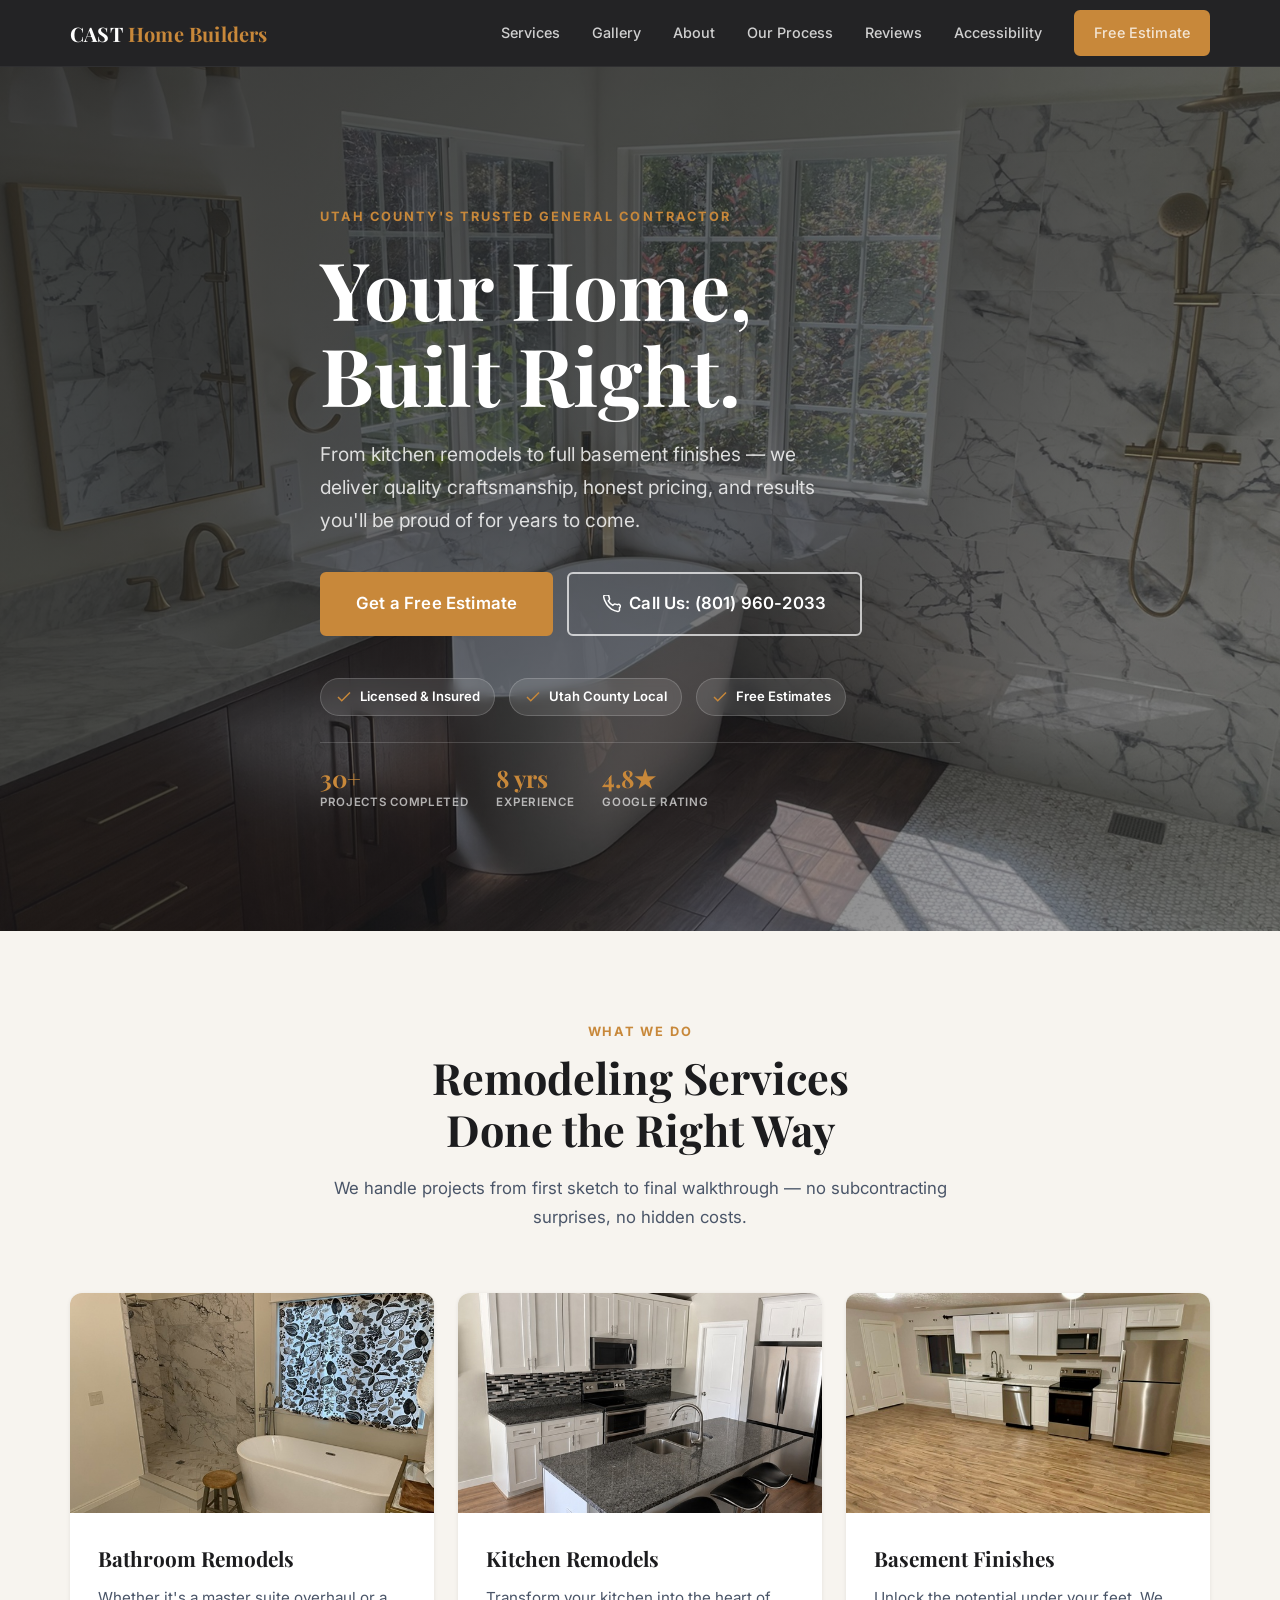
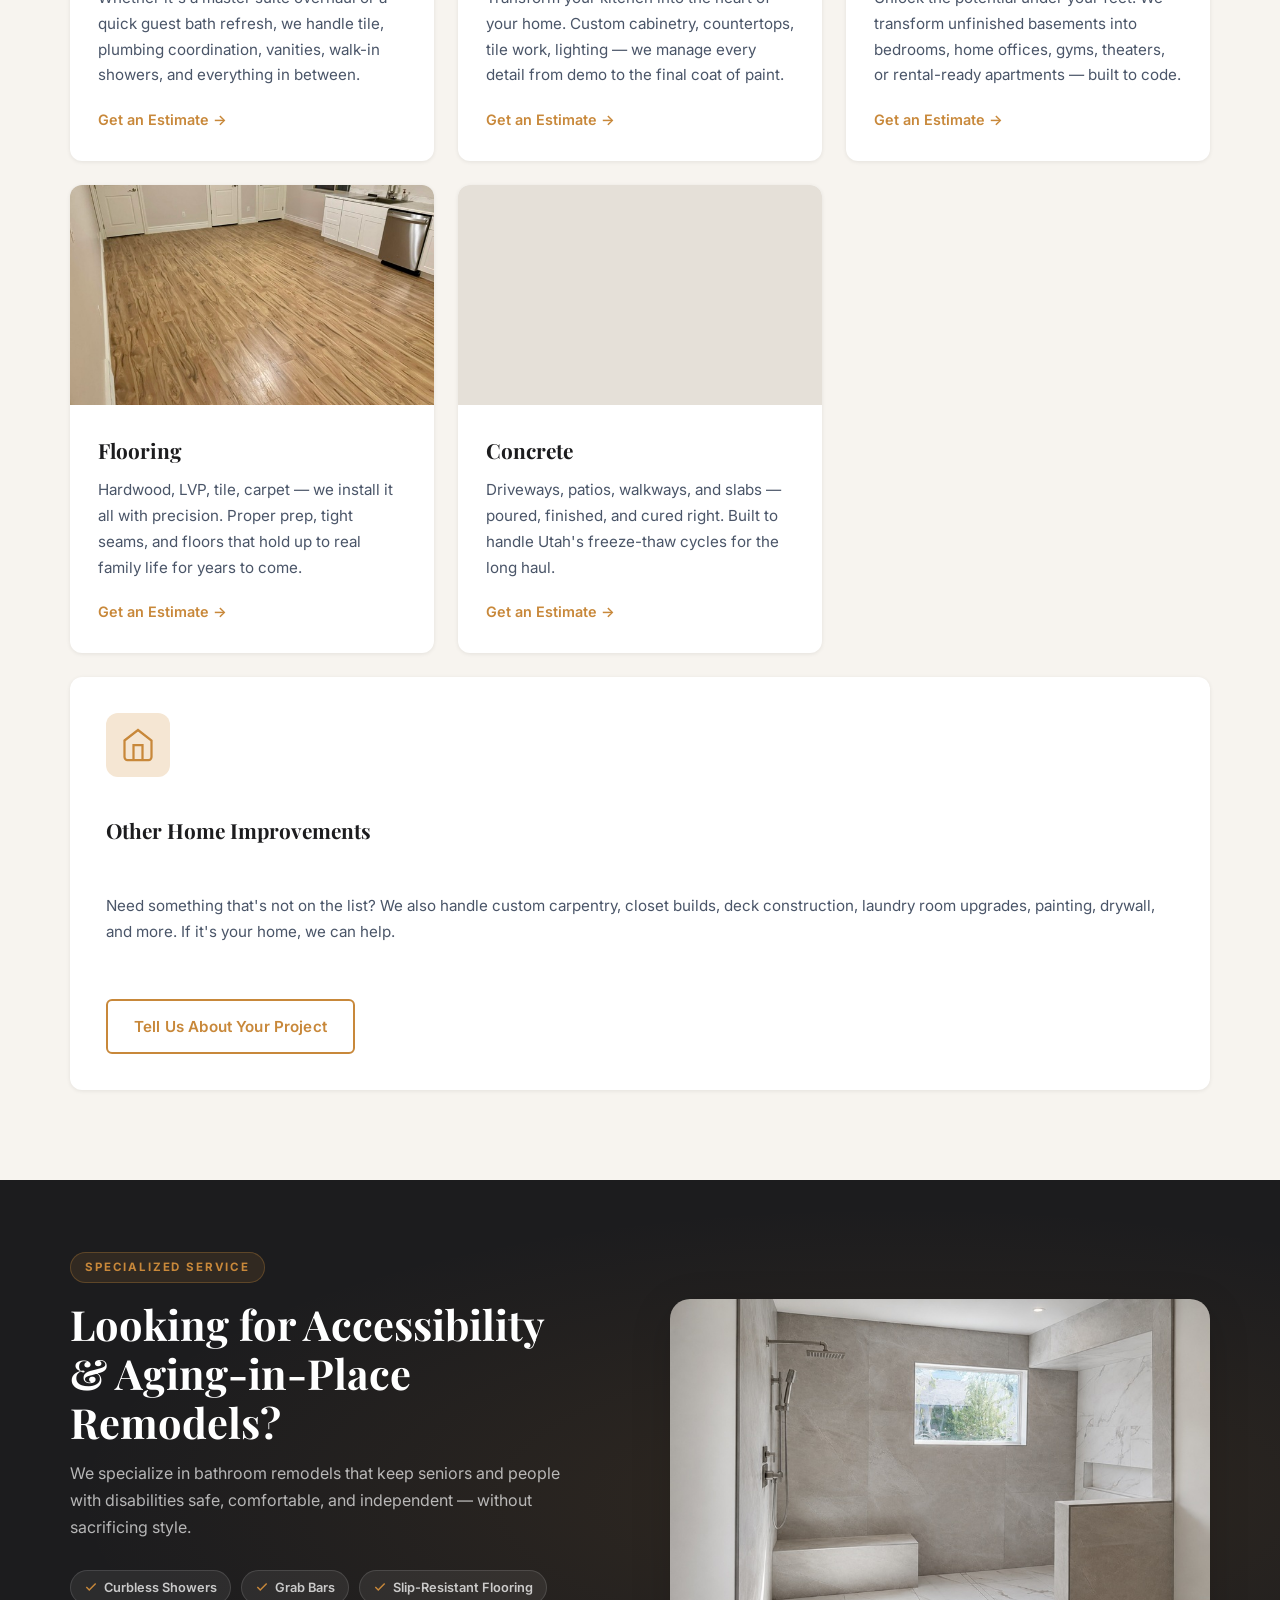
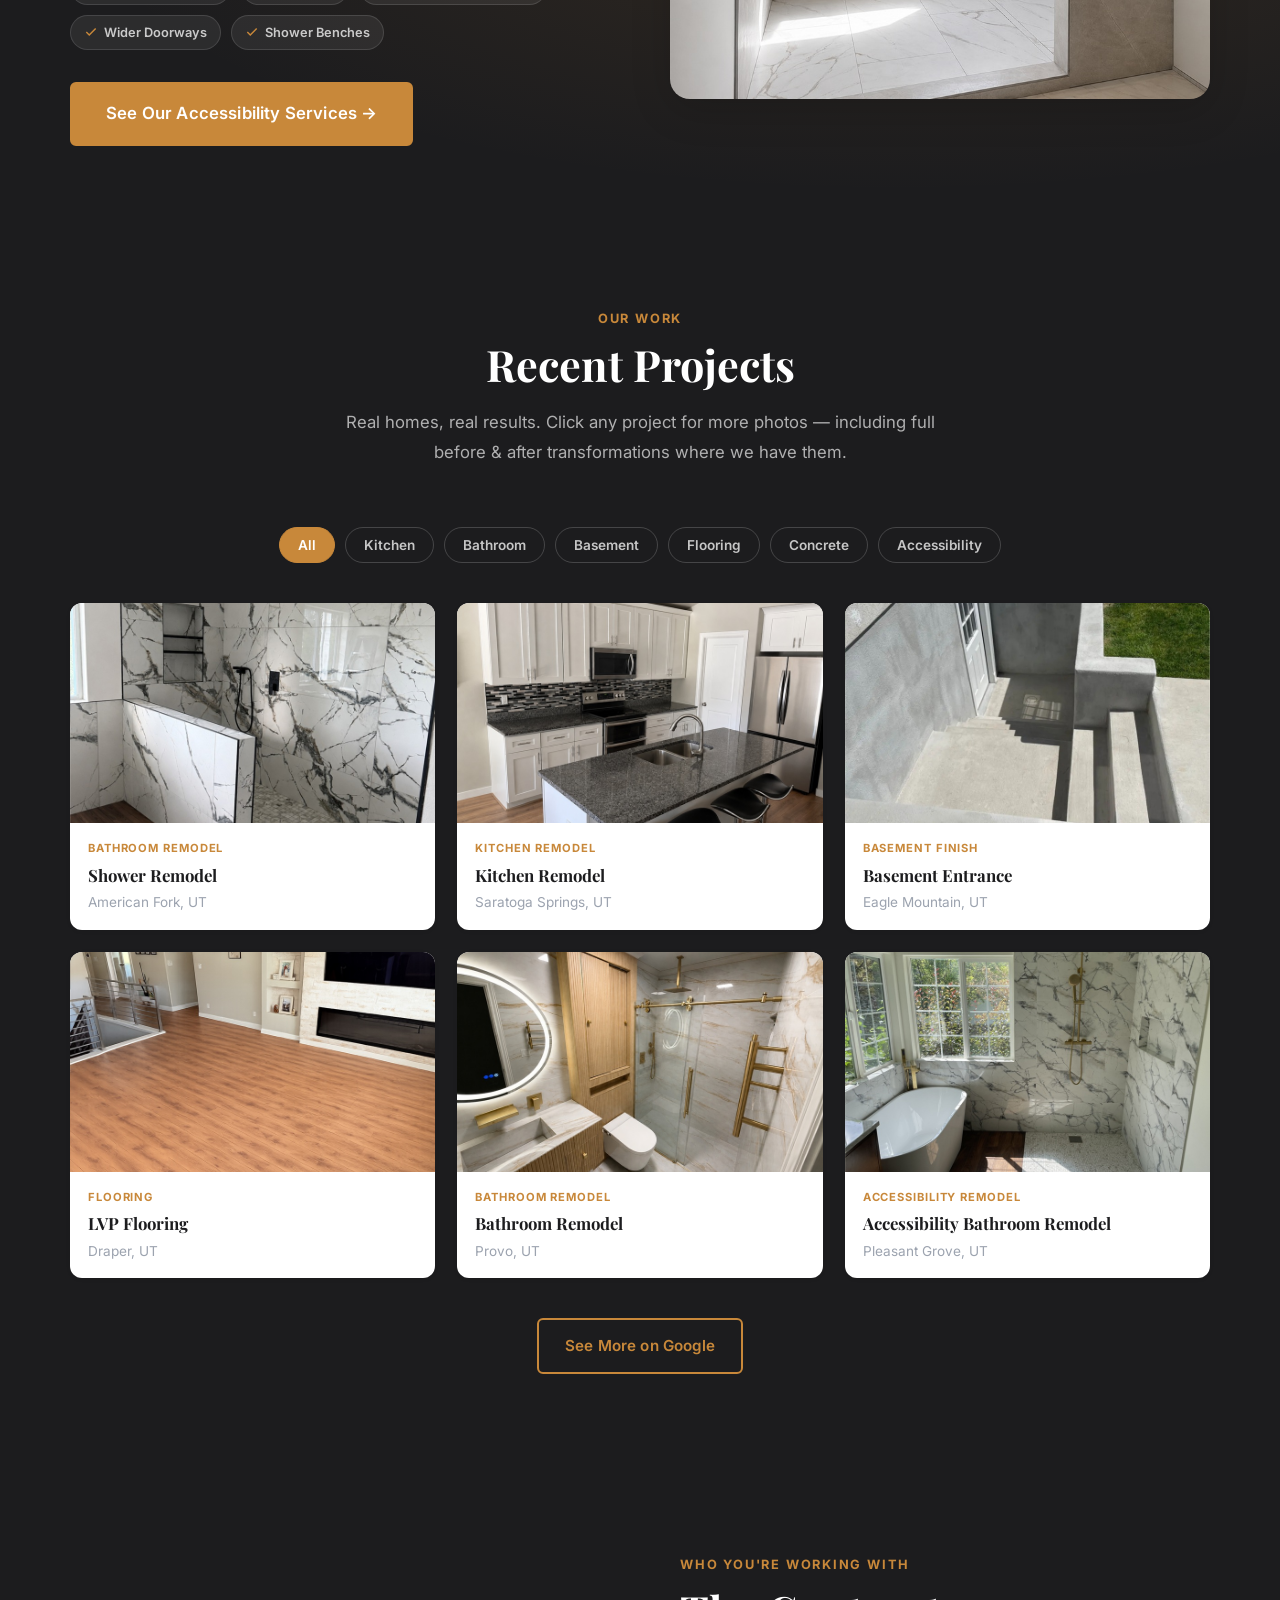
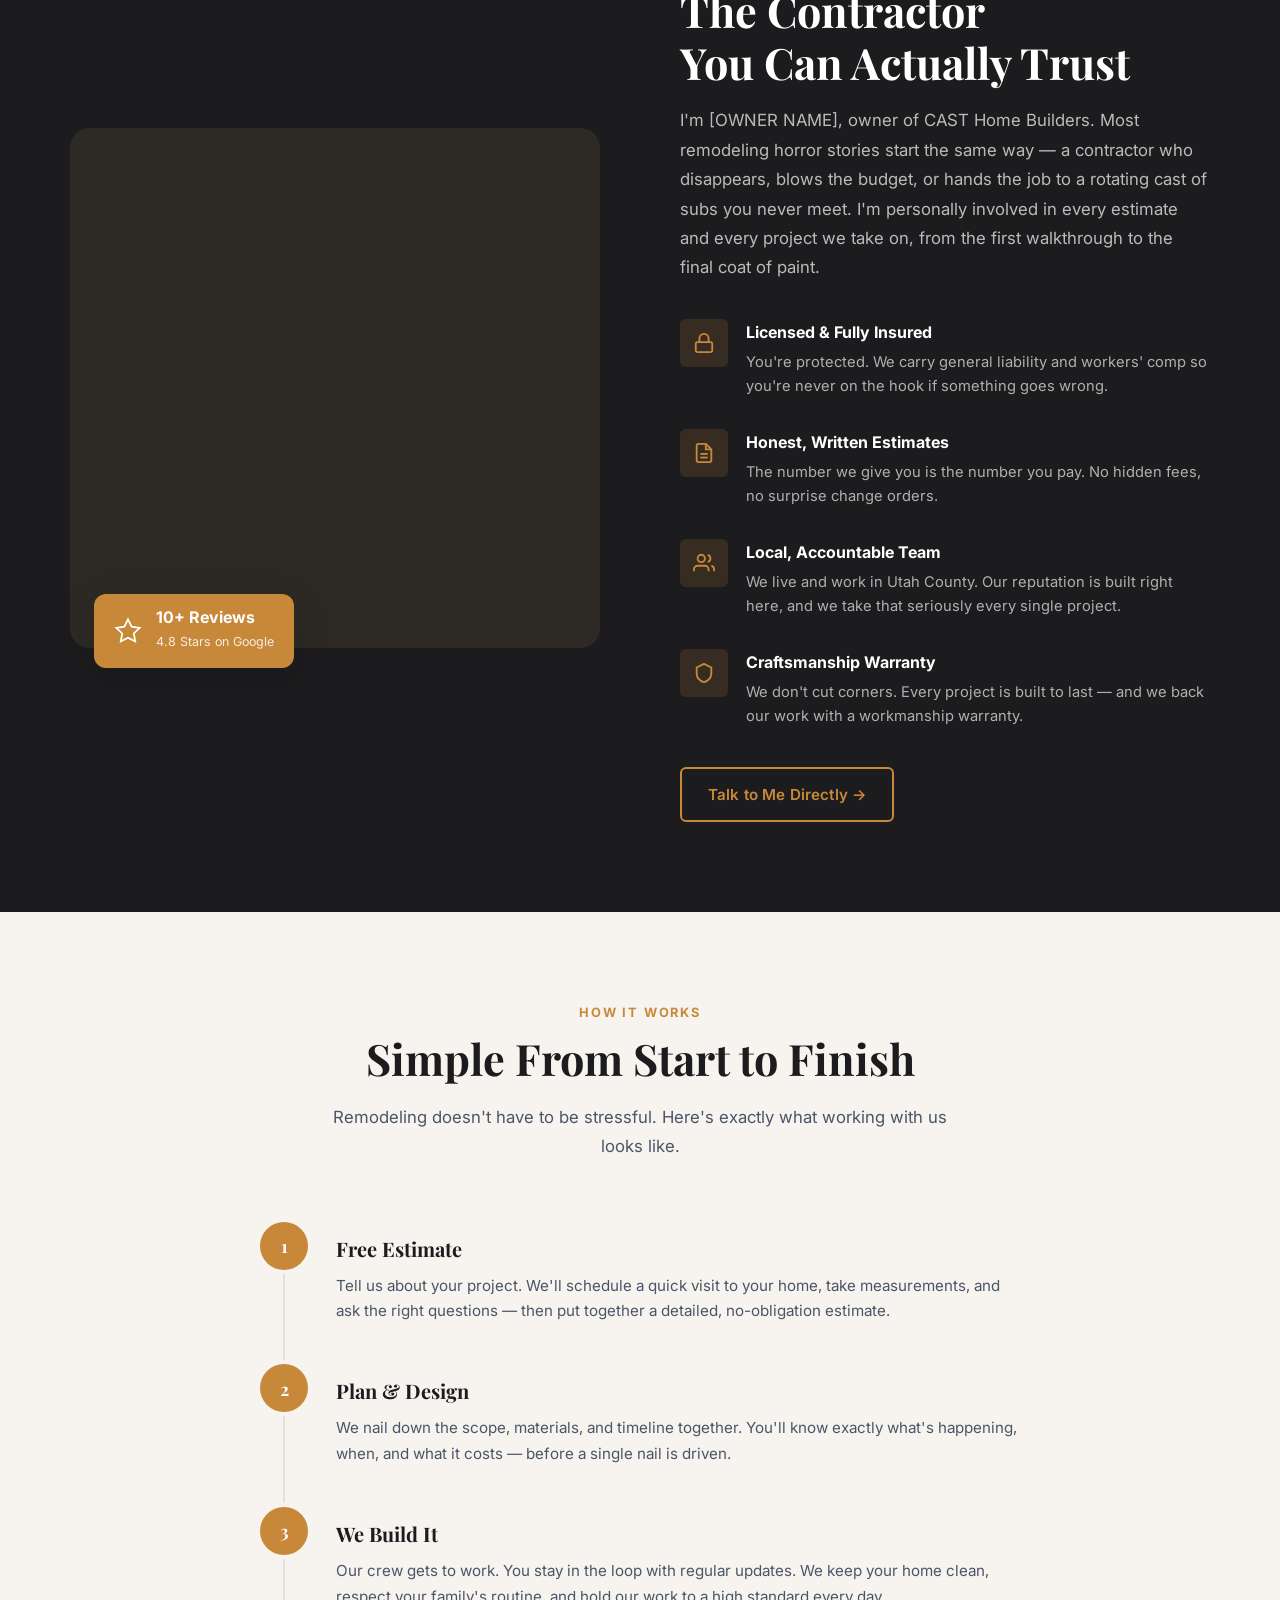
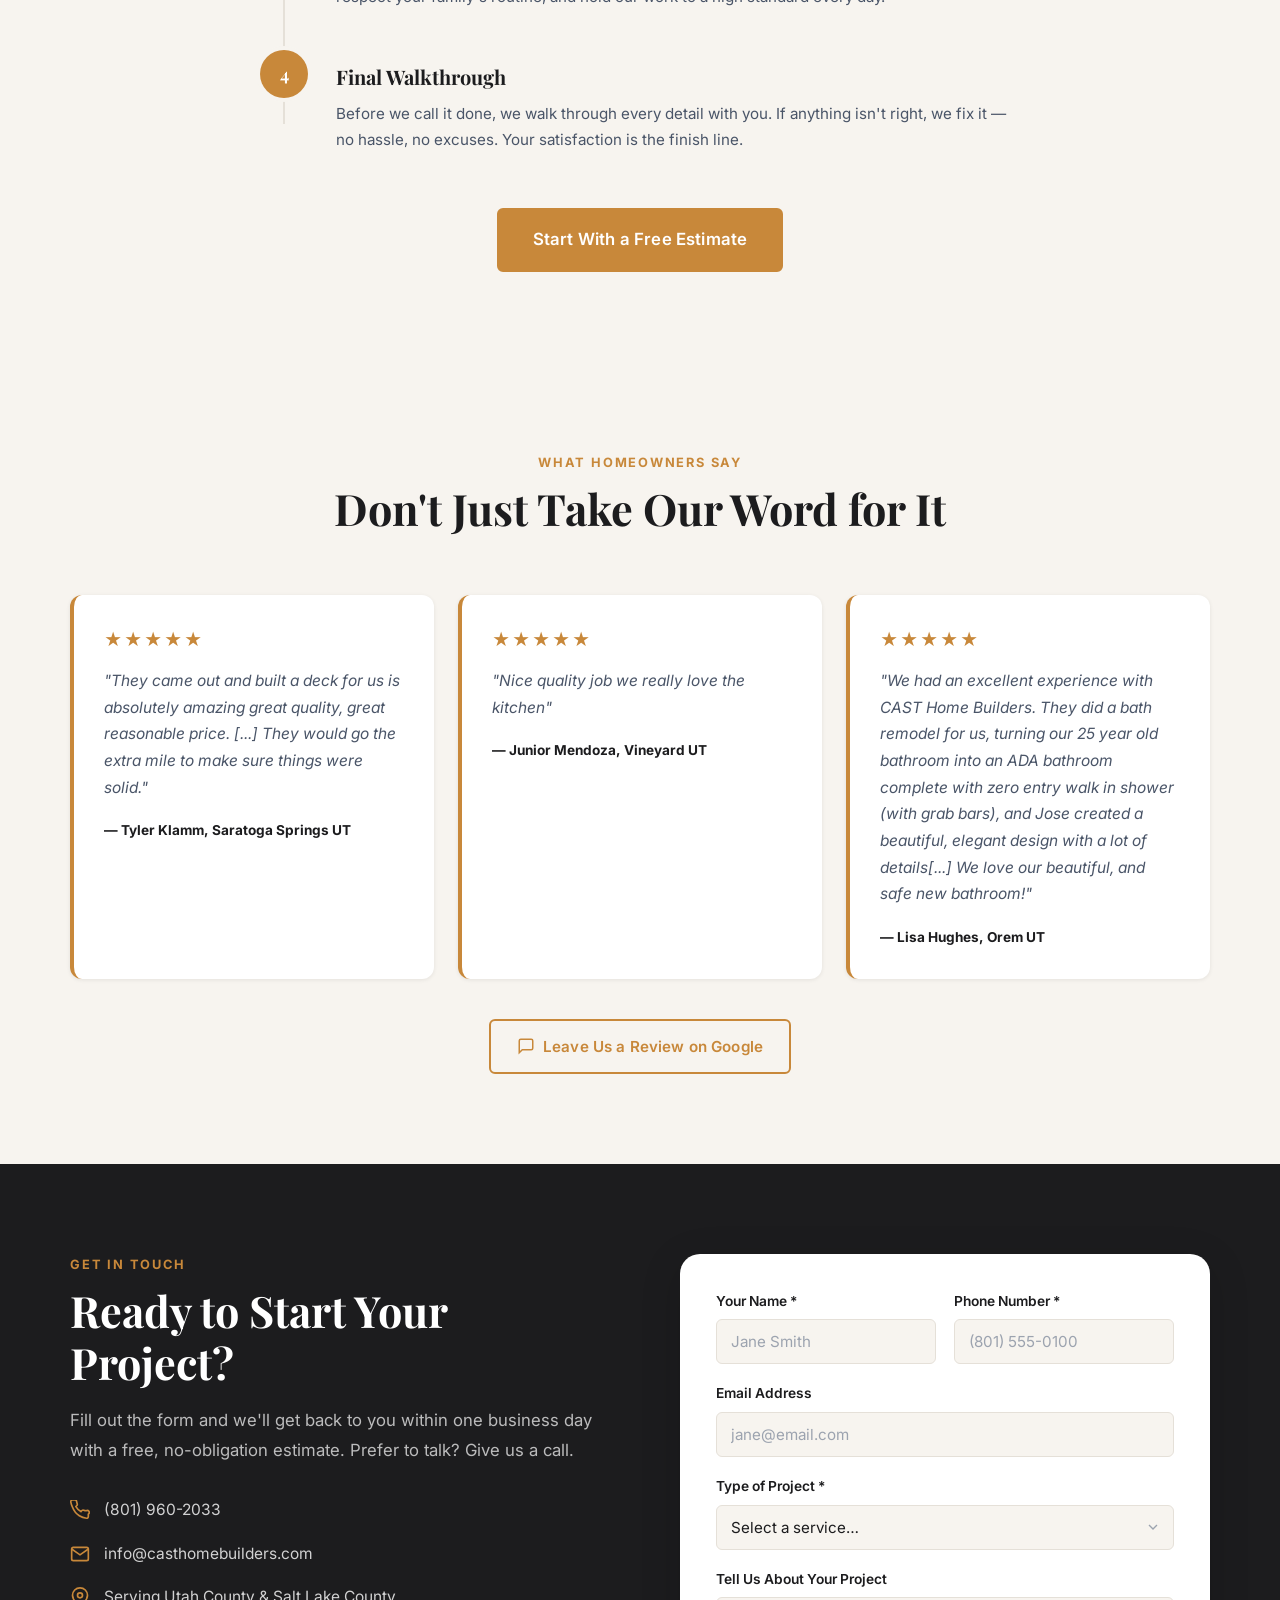
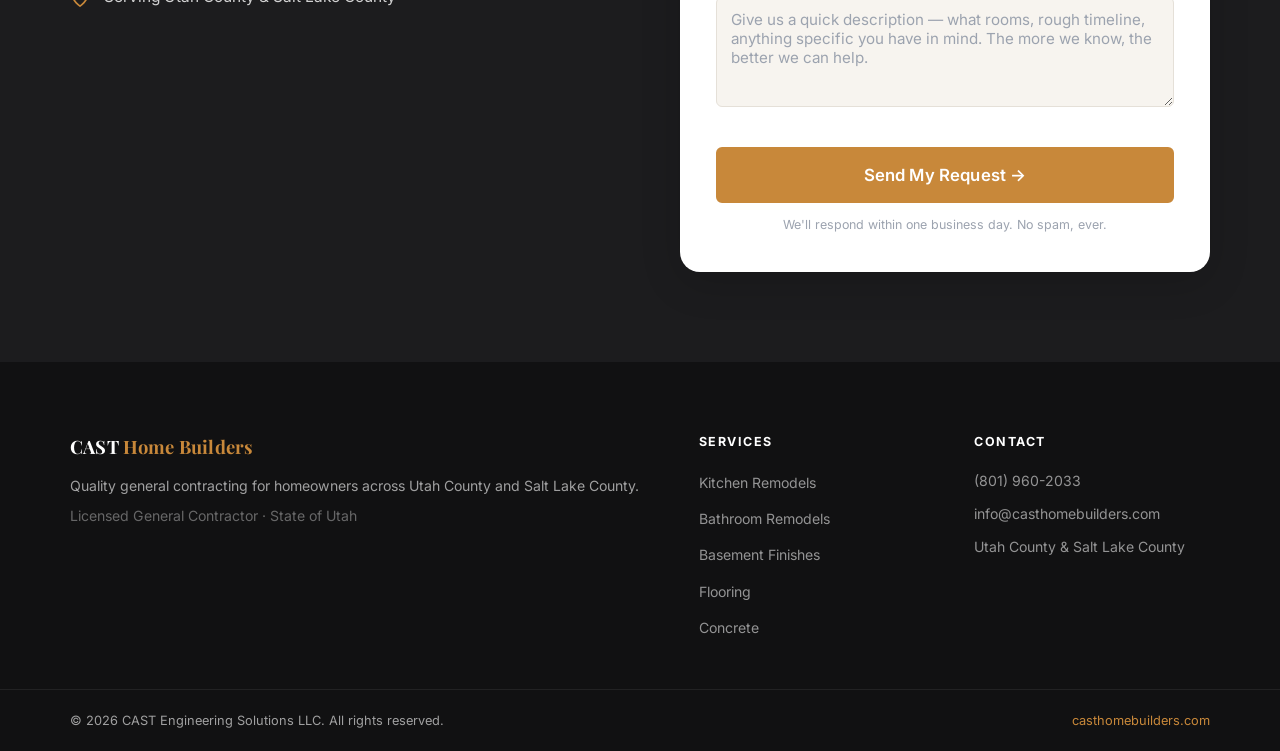
==== commit 9858cf97: "Restructure page without pictures" ====
--- a/index.html
+++ b/index.html
@@ -8,15 +8,15 @@
        SEO META TAGS — update these before going live
        ═══════════════════════════════════════════════ -->
   <title>CAST Home Builders | General Contractor in Lehi, Utah</title>
-  <meta name="description" content="CAST Home Builders is a trusted general contractor serving Lehi and Utah County. We specialize in kitchen remodels, bathroom remodels, basement finishes, and flooring. Get a free estimate today." />
-  <meta name="keywords" content="general contractor Utah County, kitchen remodel Utah, bathroom remodel Utah, basement finish Utah, flooring contractor Utah, home remodel Provo, CAST Home Builders" />
+  <meta name="description" content="CAST Home Builders is a trusted general contractor serving Lehi and Utah County. We specialize in kitchen remodels, bathroom remodels, basement finishes, flooring, and concrete. Get a free estimate today." />
+  <meta name="keywords" content="general contractor Utah County, kitchen remodel Utah, bathroom remodel Utah, basement finish Utah, flooring contractor Utah, concrete contractor Utah, home remodel Provo, CAST Home Builders" />
   <meta name="robots" content="index, follow" />
   <link rel="canonical" href="https://casthomebuilders.com/" />
 
   <!-- Open Graph (for Facebook/social sharing) -->
   <meta property="og:type" content="website" />
   <meta property="og:title" content="CAST Home Builders | General Contractor in Utah County" />
-  <meta property="og:description" content="Kitchen remodels, bathroom remodels, basement finishes & flooring. Trusted local contractor in Utah County. Free estimates." />
+  <meta property="og:description" content="Kitchen remodels, bathroom remodels, basement finishes, flooring & concrete. Trusted local contractor in Utah County. Free estimates." />
   <meta property="og:url" content="https://casthomebuilders.com/" />
   <meta property="og:image" content="https://casthomebuilders.com/images/og-image.jpg" />
 
@@ -26,7 +26,7 @@
     "@context": "https://schema.org",
     "@type": "GeneralContractor",
     "name": "CAST Home Builders",
-    "description": "General contractor specializing in kitchen remodels, bathroom remodels, basement finishes, and flooring in Utah County.",
+    "description": "General contractor specializing in kitchen remodels, bathroom remodels, basement finishes, flooring, and concrete in Utah County.",
     "url": "https://casthomebuilders.com",
     "telephone": "+1-8019602033",
     "email": "info@casthomebuilders.com",
@@ -40,7 +40,7 @@
       "Utah County", "Salt Lake County", "Provo", "Orem", "Lehi", "Spanish Fork", "Springville"
     ],
     "serviceType": [
-      "Kitchen Remodeling", "Bathroom Remodeling", "Basement Finishing", "Flooring Installation", "Home Renovation"
+      "Kitchen Remodeling", "Bathroom Remodeling", "Basement Finishing", "Flooring Installation", "Concrete", "Home Renovation"
     ],
     "priceRange": "$$",
     "openingHours": "Mo-Fr 08:00-18:00",
@@ -68,16 +68,14 @@
   <header class="site-header" id="site-header">
     <div class="container header-inner">
       <a href="#hero" class="logo" aria-label="CAST Home Builders home">
-        <!-- Replace with your actual logo image: -->
-        <!-- <img src="images/logo.svg" alt="CAST Home Builders Logo" width="180" height="48"> -->
         <span class="logo-text">CAST <span class="logo-accent">Home Builders</span></span>
       </a>
 
       <nav class="nav-desktop" aria-label="Main navigation">
         <a href="#services">Services</a>
-        <a href="#why-us">Why Us</a>
+        <a href="#gallery">Gallery</a>
+        <a href="#why-us">About</a>
         <a href="#process">Our Process</a>
-        <a href="#gallery">Gallery</a>
         <a href="#reviews">Reviews</a>
         <a href="accessibility.html">Accessibility</a>
         <a href="#contact" class="btn btn-primary btn-sm">Free Estimate</a>
@@ -91,9 +89,9 @@
     <!-- Mobile nav drawer -->
     <nav class="nav-mobile" id="nav-mobile" aria-label="Mobile navigation" hidden>
       <a href="#services" class="nav-mobile-link">Services</a>
-      <a href="#why-us" class="nav-mobile-link">Why Us</a>
+      <a href="#gallery" class="nav-mobile-link">Gallery</a>
+      <a href="#why-us" class="nav-mobile-link">About</a>
       <a href="#process" class="nav-mobile-link">Our Process</a>
-      <a href="#gallery" class="nav-mobile-link">Gallery</a>
       <a href="#reviews" class="nav-mobile-link">Reviews</a>
       <a href="accessibility.html" class="nav-mobile-link">Accessibility</a>
       <a href="#contact" class="nav-mobile-link btn btn-primary">Get a Free Estimate</a>
@@ -104,6 +102,7 @@
 
     <!-- ════════════════════════════
          HERO SECTION
+         (trust badges + stats folded in — no separate stats section)
          ════════════════════════════ -->
     <section class="hero" id="hero">
       <!-- PLACEHOLDER: Replace with a high-quality photo of a finished kitchen/bathroom remodel.
@@ -113,8 +112,8 @@
 
       <div class="container hero-content">
         <p class="hero-eyebrow">Utah County's Trusted General Contractor</p>
-        <h1 class="hero-headline">Built Right.<br>Paid For Only When You Say So.</h1>
-        <p class="hero-sub">Kitchen remodels, bathroom remodels, basement finishes, and flooring — with a detailed written estimate up front and a craftsmanship warranty behind every job.</p>
+        <h1 class="hero-headline">Your Home,<br>Built Right.</h1>
+        <p class="hero-sub">From kitchen remodels to full basement finishes — we deliver quality craftsmanship, honest pricing, and results you'll be proud of for years to come.</p>
         <div class="hero-actions">
           <a href="#contact" class="btn btn-primary btn-lg">Get a Free Estimate</a>
           <a href="tel:+18019602033" class="btn btn-outline btn-lg">
@@ -136,33 +135,94 @@
             Free Estimates
           </div>
         </div>
-      </div>
-    </section>
-
-    <!-- ════════════════════════════
-         SOCIAL PROOF STRIP
-         ════════════════════════════ -->
-    <section class="trust-strip" aria-label="Quick stats">
-      <div class="container trust-grid">
-        <div class="trust-item">
-          <span class="trust-number">30+</span>
-          <span class="trust-label">Projects Completed</span>
-        </div>
-        <div class="trust-divider" aria-hidden="true"></div>
-        <div class="trust-item">
-          <span class="trust-number">8 yrs</span>
-          <span class="trust-label">Experience</span>
-        </div>
-        <div class="trust-divider" aria-hidden="true"></div>
-        <div class="trust-item">
-          <span class="trust-number">4.9★</span>
-          <span class="trust-label">Google Rating</span>
-        </div>
-      </div>
-    </section>
-
-    <!-- ════════════════════════════
-         ACCESIBILITY SECTION
+        <div class="hero-stats">
+          <div class="hero-stat"><span class="hero-stat-num">30+</span><span class="hero-stat-label">Projects Completed</span></div>
+          <div class="hero-stat"><span class="hero-stat-num">8 yrs</span><span class="hero-stat-label">Experience</span></div>
+          <div class="hero-stat"><span class="hero-stat-num">4.8&#9733;</span><span class="hero-stat-label">Google Rating</span></div>
+        </div>
+      </div>
+    </section>
+
+    <!-- ════════════════════════════
+         SERVICES SECTION
+         ════════════════════════════ -->
+    <section class="section services" id="services">
+      <div class="container">
+        <div class="section-header">
+          <p class="section-eyebrow">What We Do</p>
+          <h2 class="section-title">Remodeling Services<br>Done the Right Way</h2>
+          <p class="section-desc">We handle projects from first sketch to final walkthrough — no subcontracting surprises, no hidden costs.</p>
+        </div>
+
+        <div class="services-grid">
+
+          <article class="service-card">
+            <!-- PLACEHOLDER: 600x400px photo of a bathroom remodel. Save as images/service-bathroom.jpg -->
+            <div class="service-img" style="background-image: url('images/service-bathroom.jpg');" role="img" aria-label="Bathroom remodel example"></div>
+            <div class="service-body">
+              <h3>Bathroom Remodels</h3>
+              <p>Whether it's a master suite overhaul or a quick guest bath refresh, we handle tile, plumbing coordination, vanities, walk-in showers, and everything in between.</p>
+              <a href="#contact" class="service-link">Get an Estimate →</a>
+            </div>
+          </article>
+
+          <article class="service-card">
+            <!-- PLACEHOLDER: 600x400px photo of a kitchen remodel. Save as images/service-kitchen.jpg -->
+            <div class="service-img" style="background-image: url('images/service-kitchen.jpg');" role="img" aria-label="Kitchen remodel example"></div>
+            <div class="service-body">
+              <h3>Kitchen Remodels</h3>
+              <p>Transform your kitchen into the heart of your home. Custom cabinetry, countertops, tile work, lighting — we manage every detail from demo to the final coat of paint.</p>
+              <a href="#contact" class="service-link">Get an Estimate →</a>
+            </div>
+          </article>
+
+          <article class="service-card">
+            <!-- PLACEHOLDER: 600x400px photo of a basement finish. Save as images/service-basement.jpg -->
+            <div class="service-img" style="background-image: url('images/service-basement.jpg');" role="img" aria-label="Basement finish example"></div>
+            <div class="service-body">
+              <h3>Basement Finishes</h3>
+              <p>Unlock the potential under your feet. We transform unfinished basements into bedrooms, home offices, gyms, theaters, or rental-ready apartments — built to code.</p>
+              <a href="#contact" class="service-link">Get an Estimate →</a>
+            </div>
+          </article>
+
+          <article class="service-card">
+            <!-- PLACEHOLDER: 600x400px photo of flooring. Save as images/service-flooring.jpg -->
+            <div class="service-img" style="background-image: url('images/service-flooring.jpg');" role="img" aria-label="Flooring installation example"></div>
+            <div class="service-body">
+              <h3>Flooring</h3>
+              <p>Hardwood, LVP, tile, carpet — we install it all with precision. Proper prep, tight seams, and floors that hold up to real family life for years to come.</p>
+              <a href="#contact" class="service-link">Get an Estimate →</a>
+            </div>
+          </article>
+
+          <article class="service-card">
+            <!-- PLACEHOLDER: 600x400px photo of concrete work (driveway/patio). Save as images/service-concrete.jpg -->
+            <div class="service-img" style="background-image: url('images/service-concrete.jpg');" role="img" aria-label="Concrete work example"></div>
+            <div class="service-body">
+              <h3>Concrete</h3>
+              <p>Driveways, patios, walkways, and slabs — poured, finished, and cured right. Built to handle Utah's freeze-thaw cycles for the long haul.</p>
+              <a href="#contact" class="service-link">Get an Estimate →</a>
+            </div>
+          </article>
+
+          <article class="service-card service-card--wide">
+            <div class="service-body service-body--wide">
+              <div class="misc-icon" aria-hidden="true">
+                <svg width="36" height="36" viewBox="0 0 24 24" fill="none" stroke="currentColor" stroke-width="1.5"><path d="M3 9l9-7 9 7v11a2 2 0 01-2 2H5a2 2 0 01-2-2z"/><polyline points="9 22 9 12 15 12 15 22"/></svg>
+              </div>
+              <h3>Other Home Improvements</h3>
+              <p>Need something that's not on the list? We also handle custom carpentry, closet builds, deck construction, laundry room upgrades, painting, drywall, and more. If it's your home, we can help.</p>
+              <a href="#contact" class="btn btn-secondary">Tell Us About Your Project</a>
+            </div>
+          </article>
+
+        </div>
+      </div>
+    </section>
+
+    <!-- ════════════════════════════
+         ACCESIBILITY SECTION — unchanged, as instructed
          ════════════════════════════ -->
     <section class="acc-banner" aria-label="Accessibility remodeling services">
       <div class="container acc-banner-inner">
@@ -207,179 +267,122 @@
       </div>
     </section>
 
-
-
-
-    <!-- ════════════════════════════
-         SERVICES SECTION
-         ════════════════════════════ -->
-    <section class="section services" id="services">
+    <!-- ════════════════════════════
+         GALLERY SECTION (v2)
+         Filterable, adaptive gallery. Each project in the PROJECTS
+         array (in js/main.js) can be:
+           - a single photo            (images: ['images/x.jpg'])
+           - a multi-photo carousel    (images: ['images/x1.jpg', 'images/x2.jpg', ...])
+           - a before/after comparison (type: 'beforeafter', before: '...', after: '...')
+         Add real photos by editing that array — no HTML changes needed.
+         ════════════════════════════ -->
+    <section class="section gallery-section" id="gallery">
       <div class="container">
         <div class="section-header">
-          <p class="section-eyebrow">What We Do</p>
-          <h2 class="section-title">Remodeling Services<br>Done the Right Way</h2>
-          <p class="section-desc">We handle projects from first sketch to final walkthrough — no subcontracting surprises, no hidden costs.</p>
-        </div>
-
-        <div class="services-grid">
-
-          <article class="service-card">
-            <!-- PLACEHOLDER: 600x400px photo of a bathroom remodel. Save as images/service-bathroom.jpg -->
-            <div class="service-img" style="background-image: url('images/service-bathroom.jpg');" role="img" aria-label="Bathroom remodel example"></div>
-            <div class="service-body">
-              <h3>Bathroom Remodels</h3>
-              <p>Whether it's a master suite overhaul or a quick guest bath refresh, we handle tile, plumbing coordination, vanities, walk-in showers, and everything in between.</p>
-              <a href="#contact" class="service-link">Get an Estimate →</a>
-            </div>
-          </article>
-
-          <article class="service-card">
-            <!-- PLACEHOLDER: 600x400px photo of a kitchen remodel. Save as images/service-kitchen.jpg -->
-            <div class="service-img" style="background-image: url('images/service-kitchen.jpg');" role="img" aria-label="Kitchen remodel example"></div>
-            <div class="service-body">
-              <h3>Kitchen Remodels</h3>
-              <p>Transform your kitchen into the heart of your home. Custom cabinetry, countertops, tile work, lighting — we manage every detail from demo to the final coat of paint.</p>
-              <a href="#contact" class="service-link">Get an Estimate →</a>
-            </div>
-          </article>
-
-          <article class="service-card">
-            <!-- PLACEHOLDER: 600x400px photo of a basement finish. Save as images/service-basement.jpg -->
-            <div class="service-img" style="background-image: url('images/service-basement.jpg');" role="img" aria-label="Basement finish example"></div>
-            <div class="service-body">
-              <h3>Basement Finishes</h3>
-              <p>Unlock the potential under your feet. We transform unfinished basements into bedrooms, home offices, gyms, theaters, or rental-ready apartments — built to code.</p>
-              <a href="#contact" class="service-link">Get an Estimate →</a>
-            </div>
-          </article>
-
-          <article class="service-card">
-            <!-- PLACEHOLDER: 600x400px photo of flooring. Save as images/service-flooring.jpg -->
-            <div class="service-img" style="background-image: url('images/service-flooring.jpg');" role="img" aria-label="Flooring installation example"></div>
-            <div class="service-body">
-              <h3>Flooring</h3>
-              <p>Hardwood, LVP, tile, carpet — we install it all with precision. Proper prep, tight seams, and floors that hold up to real family life for years to come.</p>
-              <a href="#contact" class="service-link">Get an Estimate →</a>
-            </div>
-          </article>
-
-          <article class="service-card service-card--wide">
-            <div class="service-body service-body--wide">
-              <div class="misc-icon" aria-hidden="true">
-                <svg width="36" height="36" viewBox="0 0 24 24" fill="none" stroke="currentColor" stroke-width="1.5"><path d="M3 9l9-7 9 7v11a2 2 0 01-2 2H5a2 2 0 01-2-2z"/><polyline points="9 22 9 12 15 12 15 22"/></svg>
-              </div>
-              <h3>Other Home Improvements</h3>
-              <p>Need something that's not on the list? We also handle custom carpentry, closet builds, deck construction, laundry room upgrades, painting, drywall, and more. If it's your home, we can help.</p>
-              <a href="#contact" class="btn btn-secondary">Tell Us About Your Project</a>
-            </div>
-          </article>
-
-        </div>
-      </div>
-    </section>
-
-    <!-- ════════════════════════════
-         WHY US SECTION
+          <p class="section-eyebrow">Our Work</p>
+          <h2 class="section-title">Recent Projects</h2>
+          <p class="section-desc">Real homes, real results. Click any project for more photos — including full before &amp; after transformations where we have them.</p>
+        </div>
+
+        <div class="gallery-filters" id="gallery-filters">
+          <button class="filter-pill active" data-filter="all">All</button>
+          <button class="filter-pill" data-filter="kitchen">Kitchen</button>
+          <button class="filter-pill" data-filter="bathroom">Bathroom</button>
+          <button class="filter-pill" data-filter="basement">Basement</button>
+          <button class="filter-pill" data-filter="flooring">Flooring</button>
+          <button class="filter-pill" data-filter="concrete">Concrete</button>
+          <button class="filter-pill" data-filter="accessibility">Accessibility</button>
+        </div>
+
+        <div class="gallery-grid-v2" id="gallery-grid"></div>
+        <p class="gallery-empty" id="gallery-empty" hidden>No projects in this category yet — check back soon, or give us a call to see examples.</p>
+
+        <div class="gallery-cta">
+          <a href="https://g.page/r/CVP_SjuVZq5BEBM/review" target="_blank" rel="noopener" class="btn btn-secondary">See More on Google</a>
+        </div>
+      </div>
+    </section>
+
+    <!-- LIGHTBOX (populated by js/main.js) -->
+    <div class="lightbox-overlay" id="lightbox">
+      <div class="lightbox-content">
+        <div class="lightbox-media" id="lightbox-media">
+          <div class="lightbox-close" id="lightbox-close">&times;</div>
+        </div>
+        <div class="lightbox-caption">
+          <p class="gcard-cat" id="lightbox-cat"></p>
+          <h3 id="lightbox-title"></h3>
+          <p id="lightbox-loc"></p>
+        </div>
+      </div>
+    </div>
+
+    <!-- ════════════════════════════
+         ABOUT SECTION
+         (Why Us + Meet Owner + Our Promise merged into one section,
+         with duplicate trust claims deduped down to 4 bullets.
+         Replace bracketed placeholders with the real owner name/photo.)
          ════════════════════════════ -->
     <section class="section why-us" id="why-us">
-      <div class="container">
-        <div class="why-us-inner">
-          <div class="why-us-text">
-            <p class="section-eyebrow">Why Choose Us</p>
-            <h2 class="section-title">The Contractor<br>You Can Actually Trust</h2>
-            <p class="section-desc">Most remodeling horror stories start the same way — a contractor who disappears, blows the budget, or hands the job off to someone else. We're built differently.</p>
-
-            <ul class="why-list">
-              <li>
-                <div class="why-icon" aria-hidden="true">
-                  <svg width="22" height="22" viewBox="0 0 24 24" fill="none" stroke="currentColor" stroke-width="2"><rect x="3" y="11" width="18" height="11" rx="2" ry="2"/><path d="M7 11V7a5 5 0 0 1 10 0v4"/></svg>
-                </div>
-                <div>
-                  <strong>Licensed & Fully Insured</strong>
-                  <p>You're protected. We carry general liability and workers' comp so you're never on the hook if something goes wrong.</p>
-                </div>
-              </li>
-              <li>
-                <div class="why-icon" aria-hidden="true">
-                  <svg width="22" height="22" viewBox="0 0 24 24" fill="none" stroke="currentColor" stroke-width="2"><circle cx="12" cy="12" r="10"/><polyline points="12 6 12 12 16 14"/></svg>
-                </div>
-                <div>
-                  <strong>On Time, On Budget</strong>
-                  <p>We give you detailed written estimates upfront and keep you updated throughout — no surprise invoices at the end.</p>
-                </div>
-              </li>
-              <li>
-                <div class="why-icon" aria-hidden="true">
-                  <svg width="22" height="22" viewBox="0 0 24 24" fill="none" stroke="currentColor" stroke-width="2"><path d="M17 21v-2a4 4 0 00-4-4H5a4 4 0 00-4 4v2"/><circle cx="9" cy="7" r="4"/><path d="M23 21v-2a4 4 0 00-3-3.87"/><path d="M16 3.13a4 4 0 010 7.75"/></svg>
-                </div>
-                <div>
-                  <strong>Local, Accountable Team</strong>
-                  <p>We live and work in Utah County. Our reputation is built right here, and we take that seriously every single project.</p>
-                </div>
-              </li>
-              <li>
-                <div class="why-icon" aria-hidden="true">
-                  <svg width="22" height="22" viewBox="0 0 24 24" fill="none" stroke="currentColor" stroke-width="2"><polyline points="22 12 18 12 15 21 9 3 6 12 2 12"/></svg>
-                </div>
-                <div>
-                  <strong>Quality You Can See</strong>
-                  <p>We don't cut corners. Every project is built to last — and we back our work with a craftsmanship warranty.</p>
-                </div>
-              </li>
-            </ul>
+      <div class="container why-us-inner">
+        <div class="why-us-img-wrap">
+          <!-- PLACEHOLDER: 700x800px portrait photo of the owner.
+               Save as images/owner.jpg -->
+          <div class="why-us-img" style="background-image: url('images/owner.jpg');" role="img" aria-label="[OWNER NAME], owner of CAST Home Builders"></div>
+          <div class="why-us-badge">
+            <svg width="28" height="28" viewBox="0 0 24 24" fill="none" stroke="currentColor" stroke-width="1.5" aria-hidden="true"><path d="M12 2l3.09 6.26L22 9.27l-5 4.87 1.18 6.88L12 17.77l-6.18 3.25L7 14.14 2 9.27l6.91-1.01L12 2z"/></svg>
+            <div>
+              <strong>10+ Reviews</strong>
+              <span>4.8 Stars on Google</span>
+            </div>
           </div>
-
-          <div class="why-us-img-wrap">
-            <!-- PLACEHOLDER: 700x800px portrait photo — team on a job site or a finished project interior.
-                 Save as images/why-us.jpg -->
-            <div class="why-us-img" style="background-image: url('images/why-us.jpg');" role="img" aria-label="CAST Home Builders team on a job site"></div>
-            <div class="why-us-badge">
-              <svg width="28" height="28" viewBox="0 0 24 24" fill="none" stroke="currentColor" stroke-width="1.5" aria-hidden="true"><path d="M12 2l3.09 6.26L22 9.27l-5 4.87 1.18 6.88L12 17.77l-6.18 3.25L7 14.14 2 9.27l6.91-1.01L12 2z"/></svg>
+        </div>
+        <div class="why-us-text">
+          <p class="section-eyebrow">Who You're Working With</p>
+          <h2 class="section-title">The Contractor<br>You Can Actually Trust</h2>
+          <p class="section-desc">I'm [OWNER NAME], owner of CAST Home Builders. Most remodeling horror stories start the same way — a contractor who disappears, blows the budget, or hands the job to a rotating cast of subs you never meet. I'm personally involved in every estimate and every project we take on, from the first walkthrough to the final coat of paint.</p>
+
+          <ul class="why-list">
+            <li>
+              <div class="why-icon" aria-hidden="true">
+                <svg width="22" height="22" viewBox="0 0 24 24" fill="none" stroke="currentColor" stroke-width="2"><rect x="3" y="11" width="18" height="11" rx="2" ry="2"/><path d="M7 11V7a5 5 0 0 1 10 0v4"/></svg>
+              </div>
               <div>
-                <strong>10+ Reviews</strong>
-                <span>4.9 Stars on Google</span>
-              </div>
-            </div>
-          </div>
-        </div>
-      </div>
-    </section>
-
-    <!-- ════════════════════════════
-         GUARANTEES SECTION
-         ════════════════════════════ -->
-    <section class="section" id="guarantees">
-      <div class="container">
-        <div class="section-header">
-          <p class="section-eyebrow">Our Promise to You</p>
-          <h2 class="section-title">Named Guarantees,<br>Not Just Good Intentions</h2>
-          <p class="section-desc">Remodeling horror stories start the same way — vague promises nobody's held to. Here's exactly what we commit to, on every project.</p>
-        </div>
-
-        <div class="acc-guarantee-grid">
-          <div class="acc-guarantee-card">
-            <div class="acc-guarantee-icon" aria-hidden="true">
-              <svg width="26" height="26" viewBox="0 0 24 24" fill="none" stroke="currentColor" stroke-width="2"><path d="M14 2H6a2 2 0 00-2 2v16a2 2 0 002 2h12a2 2 0 002-2V8z"/><polyline points="14 2 14 8 20 8"/><line x1="16" y1="13" x2="8" y2="13"/><line x1="16" y1="17" x2="8" y2="17"/></svg>
-            </div>
-            <h3>Written Estimate, No Surprise Invoices</h3>
-            <p>You get a detailed estimate before work begins, so you know exactly what's included. If the scope changes, we talk about it first — you'll never open a final invoice and see a number you weren't expecting.</p>
-          </div>
-
-          <div class="acc-guarantee-card">
-            <div class="acc-guarantee-icon" aria-hidden="true">
-              <svg width="26" height="26" viewBox="0 0 24 24" fill="none" stroke="currentColor" stroke-width="2"><path d="M9 12l2 2 4-4"/><circle cx="12" cy="12" r="9"/></svg>
-            </div>
-            <h3>Final Payment Only After Your Sign-Off</h3>
-            <p>We walk through the finished project with you before the last payment is due. If something isn't right, we fix it first — your satisfaction is the finish line, not the invoice date.</p>
-          </div>
-
-          <div class="acc-guarantee-card">
-            <div class="acc-guarantee-icon" aria-hidden="true">
-              <svg width="26" height="26" viewBox="0 0 24 24" fill="none" stroke="currentColor" stroke-width="2"><rect x="3" y="11" width="18" height="11" rx="2" ry="2"/><path d="M7 11V7a5 5 0 0 1 10 0v4"/></svg>
-            </div>
-            <h3>Licensed &amp; Insured — You're Never on the Hook</h3>
-            <p>We carry general liability and workers' comp coverage and hold a Utah contractor license. If something goes wrong, you're protected — not left holding the bill.</p>
-          </div>
+                <strong>Licensed & Fully Insured</strong>
+                <p>You're protected. We carry general liability and workers' comp so you're never on the hook if something goes wrong.</p>
+              </div>
+            </li>
+            <li>
+              <div class="why-icon" aria-hidden="true">
+                <svg width="22" height="22" viewBox="0 0 24 24" fill="none" stroke="currentColor" stroke-width="2"><path d="M14 2H6a2 2 0 00-2 2v16a2 2 0 002 2h12a2 2 0 002-2V8z"/><polyline points="14 2 14 8 20 8"/><line x1="16" y1="13" x2="8" y2="13"/><line x1="16" y1="17" x2="8" y2="17"/></svg>
+              </div>
+              <div>
+                <strong>Honest, Written Estimates</strong>
+                <p>The number we give you is the number you pay. No hidden fees, no surprise change orders.</p>
+              </div>
+            </li>
+            <li>
+              <div class="why-icon" aria-hidden="true">
+                <svg width="22" height="22" viewBox="0 0 24 24" fill="none" stroke="currentColor" stroke-width="2"><path d="M17 21v-2a4 4 0 00-4-4H5a4 4 0 00-4 4v2"/><circle cx="9" cy="7" r="4"/><path d="M23 21v-2a4 4 0 00-3-3.87"/><path d="M16 3.13a4 4 0 010 7.75"/></svg>
+              </div>
+              <div>
+                <strong>Local, Accountable Team</strong>
+                <p>We live and work in Utah County. Our reputation is built right here, and we take that seriously every single project.</p>
+              </div>
+            </li>
+            <li>
+              <div class="why-icon" aria-hidden="true">
+                <svg width="22" height="22" viewBox="0 0 24 24" fill="none" stroke="currentColor" stroke-width="2"><path d="M12 2l8 4v6c0 5-3.4 8.7-8 10-4.6-1.3-8-5-8-10V6z"/></svg>
+              </div>
+              <div>
+                <strong>Craftsmanship Warranty</strong>
+                <p>We don't cut corners. Every project is built to last — and we back our work with a workmanship warranty.</p>
+              </div>
+            </li>
+          </ul>
+
+          <p class="meet-owner-signoff">— [OWNER NAME], Owner &amp; General Contractor</p>
+          <a href="#contact" class="btn btn-secondary">Talk to Me Directly →</a>
         </div>
       </div>
     </section>
@@ -428,49 +431,6 @@
 
         <div class="process-cta">
           <a href="#contact" class="btn btn-primary btn-lg">Start With a Free Estimate</a>
-        </div>
-      </div>
-    </section>
-
-    <!-- ════════════════════════════
-         GALLERY SECTION
-         ════════════════════════════ -->
-    <section class="section gallery-section" id="gallery">
-      <div class="container">
-        <div class="section-header">
-          <p class="section-eyebrow">Our Work</p>
-          <h2 class="section-title">Recent Projects</h2>
-          <p class="section-desc">Real homes, real results. See what we've built for families right here in Utah County.</p>
-        </div>
-
-        <div class="gallery-grid" role="list">
-          <!-- PLACEHOLDER: Add 6–9 project photos.
-               Recommended: 800x600px each. Name them gallery-1.jpg through gallery-9.jpg.
-               Update the aria-label on each to describe the actual project. -->
-          <div class="gallery-item" role="listitem">
-            <div class="gallery-img" style="background-image: url('images/gallery-2.jpg');" role="img" aria-label="Bathroom remodel"></div>
-            <div class="gallery-caption"> Shower Remodel · American Fork, UT</div>
-          </div>
-          <div class="gallery-item" role="listitem">
-            <div class="gallery-img" style="background-image: url('images/gallery-3.jpg');" role="img" aria-label="Patio Sidewalk"></div>
-            <div class="gallery-caption">Kitchen Remodel · Saratoga Springs, UT</div>
-          </div>
-          <div class="gallery-item" role="listitem">
-            <div class="gallery-img" style="background-image: url('images/gallery-1.jpg');" role="img" aria-label="Kitchen remodel - [City], UT"></div>
-            <div class="gallery-caption">Basement Entrance · Eagle Mountain, UT</div>
-          </div>
-          <div class="gallery-item" role="listitem">
-            <div class="gallery-img" style="background-image: url('images/gallery-4.jpg');" role="img" aria-label="Hardwood flooring installation"></div>
-            <div class="gallery-caption">LVP Flooring · Draper, UT</div>
-          </div>
-          <div class="gallery-item" role="listitem">
-            <div class="gallery-img" style="background-image: url('images/gallery-5.jpg');" role="img" aria-label="Bathroom remodel"></div>
-            <div class="gallery-caption">Bathroom Remodel · Provo, UT</div>
-          </div>
-          <div class="gallery-item" role="listitem">
-            <div class="gallery-img" style="background-image: url('images/gallery-6.jpg');" role="img" aria-label="Ceramic Tile"></div>
-            <div class="gallery-caption">Accessibility Bathroom Remodel · Pleasant Grove, UT</div>
-          </div>
         </div>
       </div>
     </section>
@@ -493,19 +453,17 @@
               They would go the extra mile to make sure things were solid."</blockquote>
             <footer class="review-author">— Tyler Klamm, Saratoga Springs UT</footer>
           </article>
-          
+
           <article class="review-card">
             <div class="review-stars" aria-label="5 out of 5 stars">★★★★★</div>
             <blockquote>"Nice quality job we really love the kitchen"</blockquote>
             <footer class="review-author">— Junior Mendoza, Vineyard UT</footer>
           </article>
 
-          <article class="review-card review-card--placeholder">
-            <div class="review-placeholder-text">
-              <svg width="28" height="28" viewBox="0 0 24 24" fill="none" stroke="currentColor" stroke-width="1.5" aria-hidden="true"><path d="M21 15a2 2 0 01-2 2H7l-4 4V5a2 2 0 012-2h14a2 2 0 012 2z"/></svg>
-              <p>More reviews coming soon. Had a great experience with us?</p>
-              <a href="https://g.page/r/CVP_SjuVZq5BEBM/review" target="_blank" rel="noopener" class="btn btn-secondary btn-sm">Leave a Google Review</a>
-            </div>
+          <article class="review-card">
+            <div class="review-stars" aria-label="5 out of 5 stars">★★★★★</div>
+            <blockquote>"We had an excellent experience with CAST Home Builders. They did a bath remodel for us, turning our 25 year old bathroom into an ADA bathroom complete with zero entry walk in shower (with grab bars), and Jose created a beautiful, elegant design with a lot of details[...] We love our beautiful, and safe new bathroom!"</blockquote>
+            <footer class="review-author">— Lisa Hughes, Orem UT</footer>
           </article>
 
         </div>
@@ -547,16 +505,6 @@
           </div>
 
           <div class="contact-form-wrap">
-            <!-- NOTE: This form needs a backend or a form service to actually send emails.
-                 Recommended free options:
-                   - Formspree (formspree.io) — replace the action URL below
-                   - Web3Forms (web3forms.com) — free, works with static sites
-                   - EmailJS — if you want to keep it client-side only
-                 Instructions for Formspree:
-                   1. Sign up at formspree.io
-                   2. Create a form, get your endpoint URL
-                   3. Replace action="https://formspree.io/f/YOUR-ID" below
-            -->
             <form class="contact-form" id="contact-form" action="https://formspree.io/f/mojzznjj" method="POST" novalidate>
               <div class="form-row">
                 <div class="form-group">
@@ -582,6 +530,7 @@
                   <option value="bathroom">Bathroom Remodel</option>
                   <option value="basement">Basement Finish</option>
                   <option value="flooring">Flooring</option>
+                  <option value="concrete">Concrete</option>
                   <option value="other">Other / Not Sure Yet</option>
                 </select>
               </div>
@@ -614,7 +563,7 @@
       <div class="footer-brand">
         <span class="logo-text">CAST <span class="logo-accent">Home Builders</span></span>
         <p>Quality general contracting for homeowners across Utah County and Salt Lake County.</p>
-        <p class="footer-license">Licensed General Contractor · State of Utah · Lic. #14292863-5501</p>
+        <p class="footer-license">Licensed General Contractor · State of Utah</p> <!-- · Lic. #[YOUR-LICENSE-NUMBER] -->
       </div>
 
       <div class="footer-links">
@@ -624,6 +573,7 @@
           <li><a href="#services">Bathroom Remodels</a></li>
           <li><a href="#services">Basement Finishes</a></li>
           <li><a href="#services">Flooring</a></li>
+          <li><a href="#services">Concrete</a></li>
         </ul>
       </div>
 
@@ -656,4 +606,4 @@
 
   <script src="js/main.js"></script>
 </body>
-</html>
+</html>
--- a/css/style.css
+++ b/css/style.css
@@ -331,50 +331,31 @@
 .badge svg { color: var(--amber); flex-shrink: 0; }
 
 /* ══════════════════════════════════════════════════════
-   TRUST STRIP
-   ══════════════════════════════════════════════════════ */
-.trust-strip {
-  background: var(--charcoal);
-  padding-block: 36px;
-}
-
-.trust-grid {
-  display: grid;
-  grid-template-columns: 1fr auto 1fr auto 1fr;
-  align-items: center;
-  gap: 0;
-  justify-content: center;
-}
-
-.trust-item {
-  display: flex;
-  flex-direction: column;
-  align-items: center;
-  text-align: center;
-  padding: 8px 16px;
-}
-
-.trust-number {
+   HERO STATS (folded into hero — no separate stats section)
+   ══════════════════════════════════════════════════════ */
+.hero-stats {
+  display: flex;
+  flex-wrap: wrap;
+  gap: 20px 28px;
+  margin-top: 26px;
+  padding-top: 22px;
+  border-top: 1px solid rgba(255,255,255,.16);
+}
+.hero-stat { display: flex; flex-direction: column; }
+.hero-stat-num {
   font-family: var(--font-display);
-  font-size: 2rem;
+  font-size: 1.5rem;
   font-weight: 700;
   color: var(--amber);
   line-height: 1.1;
 }
-
-.trust-label {
-  font-size: 0.78rem;
+.hero-stat-label {
+  font-size: 0.72rem;
   font-weight: 600;
   letter-spacing: 0.06em;
   text-transform: uppercase;
-  color: rgba(255,255,255,.55);
-  margin-top: 4px;
-}
-
-.trust-divider {
-  width: 1px;
-  height: 44px;
-  background: rgba(255,255,255,.12);
+  color: rgba(255,255,255,.65);
+  margin-top: 2px;
 }
 
 /* ══════════════════════════════════════════════════════
@@ -542,6 +523,18 @@
 .why-us-badge span {
   font-size: 0.78rem;
   opacity: .85;
+}
+
+/* ══════════════════════════════════════════════════════
+   ABOUT SECTION EXTRAS
+   (Why Us + Meet Owner + Our Promise merged into .why-us —
+   this is just the one extra bit of text styling that section needs)
+   ══════════════════════════════════════════════════════ */
+.meet-owner-signoff {
+  font-size: 0.92rem;
+  font-weight: 600;
+  color: var(--charcoal);
+  margin: -6px 0 20px;
 }
 
 /* ══════════════════════════════════════════════════════
@@ -616,46 +609,272 @@
 }
 
 /* ══════════════════════════════════════════════════════
-   GALLERY
+   GALLERY (filterable, adaptive: single photo / carousel / before-after)
    ══════════════════════════════════════════════════════ */
 .gallery-section { background: var(--charcoal); }
 .gallery-section .section-eyebrow { color: var(--amber); }
 .gallery-section .section-title { color: var(--white); }
 .gallery-section .section-desc { color: rgba(255,255,255,.65); }
 
-.gallery-grid {
+.gallery-filters {
+  display: flex;
+  flex-wrap: wrap;
+  gap: 10px;
+  justify-content: center;
+  margin-bottom: 40px;
+}
+.filter-pill {
+  font-family: var(--font-body);
+  font-size: 0.85rem;
+  font-weight: 600;
+  padding: 9px 18px;
+  border-radius: 100px;
+  border: 1.5px solid rgba(255,255,255,.18);
+  background: transparent;
+  color: rgba(255,255,255,.75);
+  cursor: pointer;
+  transition: all var(--transition);
+}
+.filter-pill:hover { border-color: var(--amber); color: var(--white); }
+.filter-pill.active { background: var(--amber); border-color: var(--amber); color: var(--white); }
+
+.gallery-grid-v2 {
   display: grid;
   grid-template-columns: 1fr;
-  gap: 16px;
-}
-
-.gallery-item {
+  gap: 22px;
+}
+
+.gcard {
+  position: relative;
   border-radius: var(--radius-md);
   overflow: hidden;
-  position: relative;
   cursor: pointer;
-}
-
-.gallery-img {
-  height: 260px;
+  box-shadow: var(--shadow-sm);
+  transition: transform var(--transition), box-shadow var(--transition);
+  background: var(--white);
+}
+.gcard:hover { transform: translateY(-4px); box-shadow: var(--shadow-md); }
+
+.gcard-thumb {
+  height: 220px;
   background-size: cover;
   background-position: center;
   background-color: #2d2a26;
-  transition: transform 350ms ease;
-}
-.gallery-item:hover .gallery-img { transform: scale(1.03); }
-
-.gallery-caption {
+}
+
+.gcard-badge {
   position: absolute;
+  top: 12px;
+  right: 12px;
+  background: rgba(28,28,30,.82);
+  color: var(--white);
+  font-size: 0.72rem;
+  font-weight: 700;
+  letter-spacing: 0.03em;
+  padding: 5px 11px;
+  border-radius: 100px;
+  display: inline-flex;
+  align-items: center;
+  gap: 5px;
+}
+
+.gcard-body { padding: 16px 18px; }
+.gcard-cat {
+  font-size: 0.7rem;
+  font-weight: 700;
+  letter-spacing: 0.08em;
+  text-transform: uppercase;
+  color: var(--amber);
+  margin-bottom: 4px;
+}
+.gcard-title {
+  font-family: var(--font-display);
+  font-size: 1.05rem;
+  font-weight: 700;
+  color: var(--charcoal);
+  margin-bottom: 2px;
+}
+.gcard-loc { font-size: 0.85rem; color: var(--mid-gray); }
+
+.gallery-empty {
+  text-align: center;
+  color: rgba(255,255,255,.6);
+  font-size: 0.95rem;
+  padding: 30px 0 10px;
+}
+
+.gallery-cta { text-align: center; margin-top: 40px; }
+
+/* ── Lightbox ─────────────────────────────────────────── */
+.lightbox-overlay {
+  position: fixed;
+  inset: 0;
+  background: rgba(17,17,18,.92);
+  display: none;
+  align-items: center;
+  justify-content: center;
+  z-index: 1000;
+  padding: 20px;
+}
+.lightbox-overlay.active { display: flex; }
+
+.lightbox-content {
+  background: var(--white);
+  border-radius: var(--radius-lg);
+  max-width: 780px;
+  width: 100%;
+  max-height: 92vh;
+  overflow-y: auto;
+  box-shadow: var(--shadow-lg);
+}
+
+.lightbox-close {
+  position: absolute;
+  top: 16px;
+  right: 16px;
+  background: rgba(255,255,255,.16);
+  color: var(--white);
+  width: 38px;
+  height: 38px;
+  border-radius: 50%;
+  display: flex;
+  align-items: center;
+  justify-content: center;
+  font-size: 20px;
+  line-height: 1;
+  cursor: pointer;
+  z-index: 5;
+}
+.lightbox-close:hover { background: rgba(255,255,255,.3); }
+
+.lightbox-media {
+  position: relative;
+  height: 340px;
+  background: #2d2a26;
+}
+
+.lightbox-slide {
+  position: absolute;
+  inset: 0;
+  background-size: cover;
+  background-position: center;
+  display: none;
+}
+.lightbox-slide.active { display: block; }
+
+.lightbox-nav-btn {
+  position: absolute;
+  top: 50%;
+  transform: translateY(-50%);
+  background: rgba(0,0,0,.4);
+  color: var(--white);
+  border-radius: 50%;
+  width: 42px;
+  height: 42px;
+  display: flex;
+  align-items: center;
+  justify-content: center;
+  cursor: pointer;
+  z-index: 4;
+  font-size: 20px;
+}
+.lightbox-prev { left: 14px; }
+.lightbox-next { right: 14px; }
+
+.lightbox-counter {
+  position: absolute;
+  bottom: 12px;
+  left: 50%;
+  transform: translateX(-50%);
+  background: rgba(0,0,0,.5);
+  color: var(--white);
+  font-size: 0.78rem;
+  font-weight: 600;
+  padding: 5px 12px;
+  border-radius: 100px;
+  z-index: 4;
+}
+
+.lightbox-caption { padding: 18px 22px; }
+.lightbox-caption .gcard-cat { margin-bottom: 6px; }
+.lightbox-caption h3 { font-family: var(--font-display); font-size: 1.25rem; color: var(--charcoal); margin-bottom: 4px; }
+.lightbox-caption p:not(.gcard-cat) { font-size: 0.9rem; color: var(--mid-gray); }
+
+/* ── Before/After slider (inside lightbox) ───────────────── */
+.ba-slider { position: absolute; inset: 0; overflow: hidden; }
+.ba-image { position: absolute; top: 0; left: 0; height: 100%; background-size: cover; background-position: center; }
+.ba-after { width: 100%; }
+.ba-clip { position: absolute; top: 0; left: 0; height: 100%; overflow: hidden; width: 50%; }
+
+.ba-handle {
+  position: absolute;
+  top: 0;
   bottom: 0;
-  left: 0;
-  right: 0;
-  background: linear-gradient(transparent, rgba(28,28,30,.85));
-  color: var(--white);
-  font-size: 0.82rem;
-  font-weight: 600;
-  padding: 24px 16px 14px;
-  letter-spacing: 0.03em;
+  width: 3px;
+  background: var(--white);
+  transform: translateX(-50%);
+  left: 50%;
+  pointer-events: none;
+  z-index: 3;
+  box-shadow: 0 0 0 3px rgba(255,255,255,.25);
+}
+.ba-handle::after {
+  content: '\\2194';
+  position: absolute;
+  top: 50%;
+  left: 50%;
+  transform: translate(-50%, -50%);
+  background: var(--white);
+  color: var(--charcoal);
+  width: 34px;
+  height: 34px;
+  border-radius: 50%;
+  display: flex;
+  align-items: center;
+  justify-content: center;
+  font-size: 15px;
+  font-weight: 700;
+}
+
+.ba-range {
+  position: absolute;
+  inset: 0;
+  width: 100%;
+  height: 100%;
+  opacity: 0;
+  cursor: ew-resize;
+  margin: 0;
+  z-index: 4;
+  -webkit-appearance: none;
+  appearance: none;
+}
+
+.ba-label {
+  position: absolute;
+  top: 12px;
+  font-size: 0.68rem;
+  font-weight: 700;
+  letter-spacing: 0.08em;
+  text-transform: uppercase;
+  background: rgba(0,0,0,.5);
+  color: var(--white);
+  padding: 4px 10px;
+  border-radius: 100px;
+  z-index: 2;
+}
+.ba-label-before { left: 12px; }
+.ba-label-after { right: 12px; }
+
+/* Shorter lightbox media on small phones so caption + close stay reachable */
+@media (max-width: 480px) {
+  .lightbox-media { height: 260px; }
+}
+
+@media (min-width: 640px) {
+  .gallery-grid-v2 { grid-template-columns: 1fr 1fr; }
+}
+@media (min-width: 900px) {
+  .gallery-grid-v2 { grid-template-columns: repeat(3, 1fr); }
 }
 
 /* ══════════════════════════════════════════════════════
@@ -699,25 +918,6 @@
   font-weight: 700;
   color: var(--charcoal);
 }
-
-.review-card--placeholder {
-  border-left-color: var(--border);
-  background: transparent;
-  box-shadow: none;
-  border: 1px dashed var(--border);
-  display: flex;
-  align-items: center;
-  justify-content: center;
-}
-.review-placeholder-text {
-  text-align: center;
-  color: var(--mid-gray);
-  display: flex;
-  flex-direction: column;
-  align-items: center;
-  gap: 10px;
-}
-.review-placeholder-text p { font-size: 0.92rem; margin: 0; }
 
 .reviews-cta { text-align: center; }
 
@@ -961,10 +1161,6 @@
 
   .reviews-grid { grid-template-columns: 1fr 1fr; }
 
-  .gallery-grid {
-    grid-template-columns: 1fr 1fr;
-  }
-
   .footer-inner {
     grid-template-columns: 2fr 1fr 1fr;
   }
@@ -983,18 +1179,12 @@
   /* Hero */
   .hero { min-height: 96vh; min-height: 96dvh; }
 
-  /* Trust strip grid: equal columns */
-  .trust-grid { gap: 0; }
-
-  /* Services */
-  .services-grid { grid-template-columns: 1fr 1fr; }
+  /* Services — 3 columns now that Concrete makes it 5 cards + 1 wide card */
+  .services-grid { grid-template-columns: 1fr 1fr 1fr; }
 
   /* Why us two-column */
   .why-us-inner { grid-template-columns: 1fr 1fr; gap: 80px; }
   .why-us-img { height: 520px; }
-
-  /* Gallery 3-col */
-  .gallery-grid { grid-template-columns: 1fr 1fr 1fr; }
 
   /* Reviews 3-col */
   .reviews-grid { grid-template-columns: repeat(3, 1fr); }
@@ -1027,4 +1217,4 @@
     transition-duration: .01ms !important;
   }
   .gallery-img { transition: none; }
-}
+}
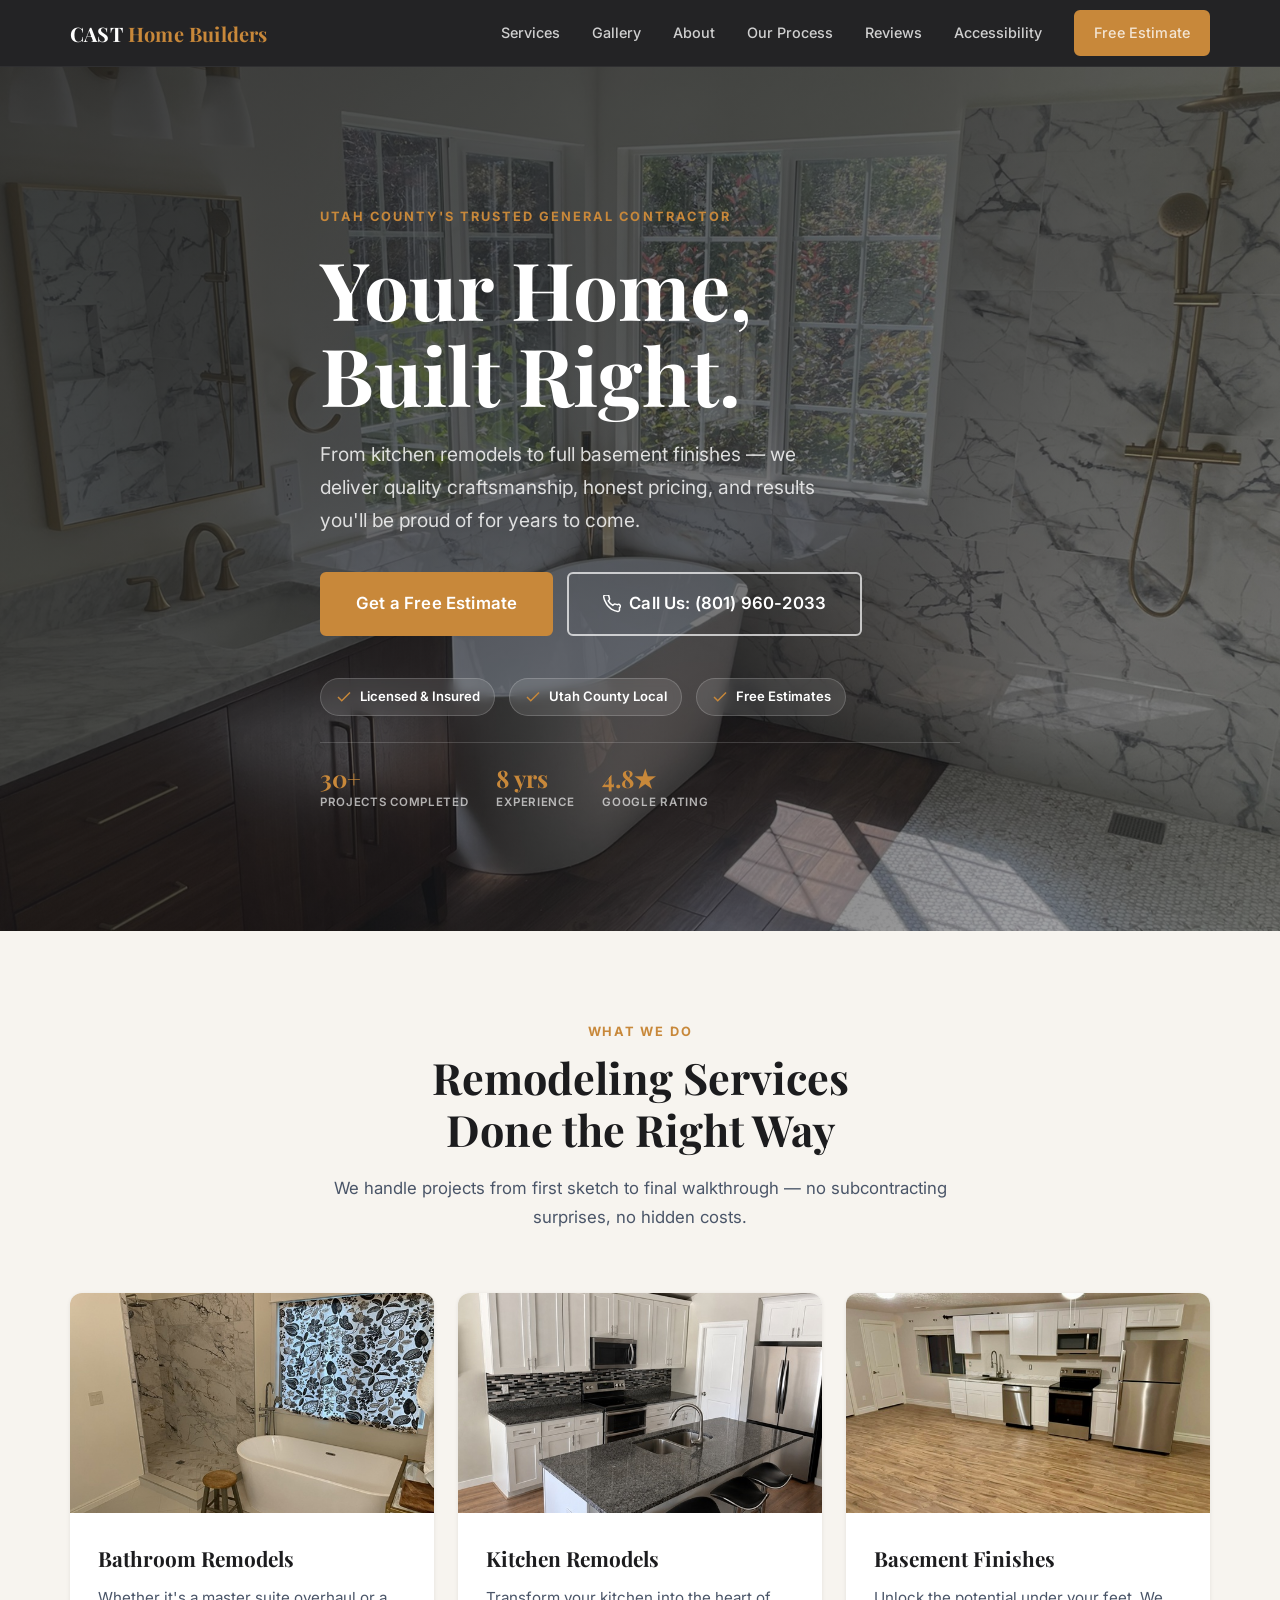
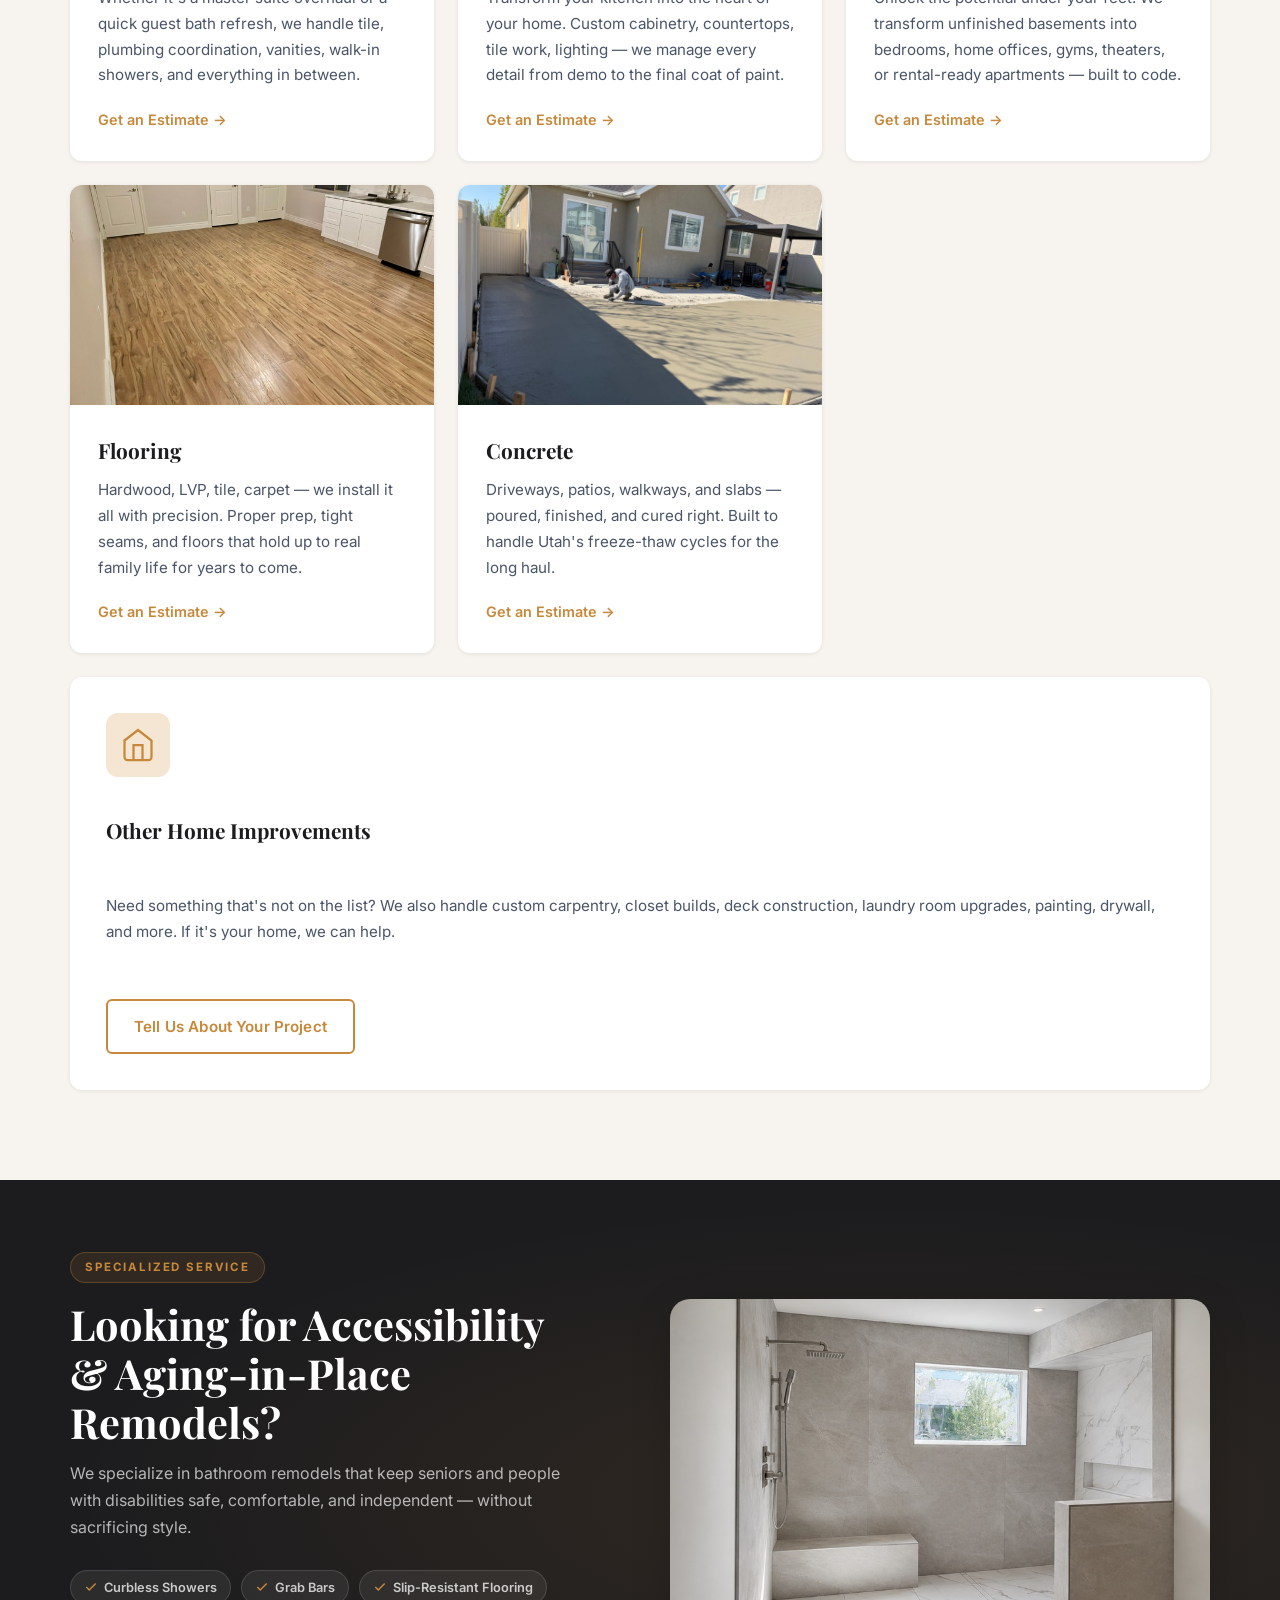
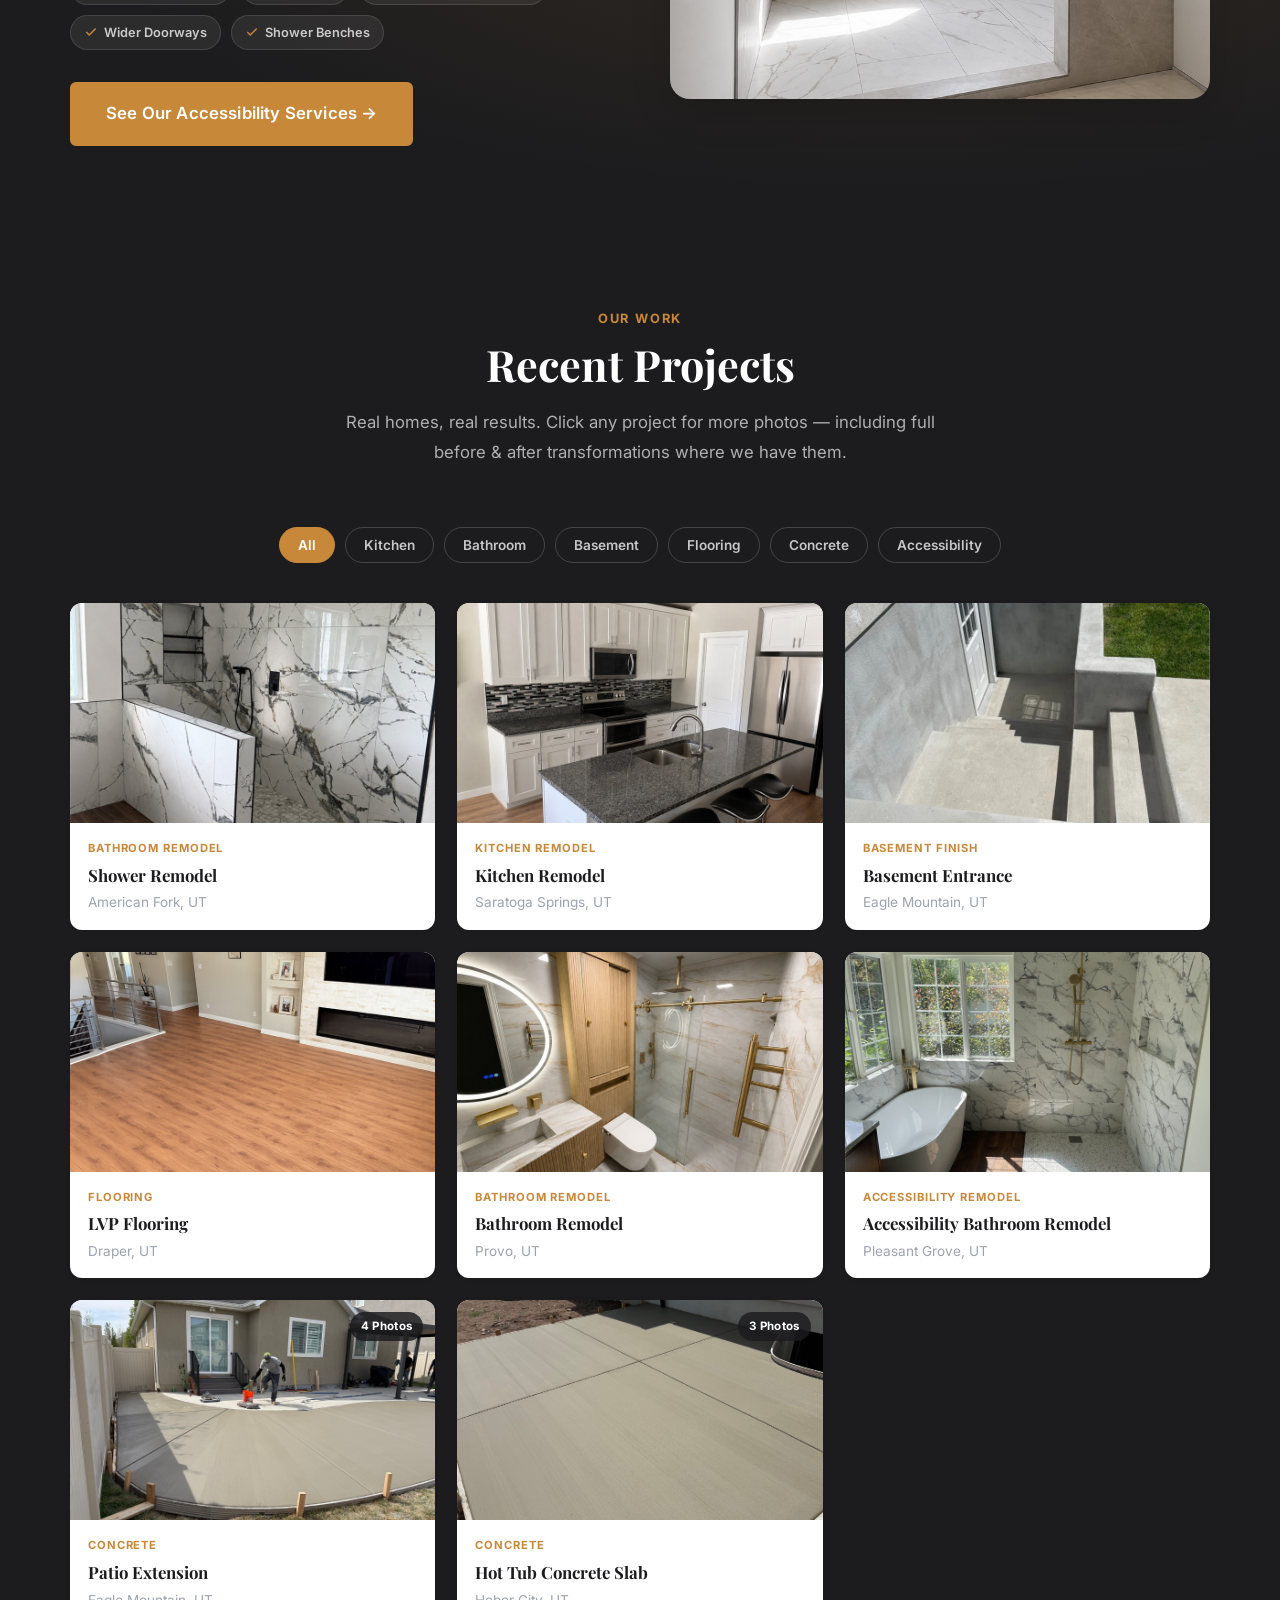
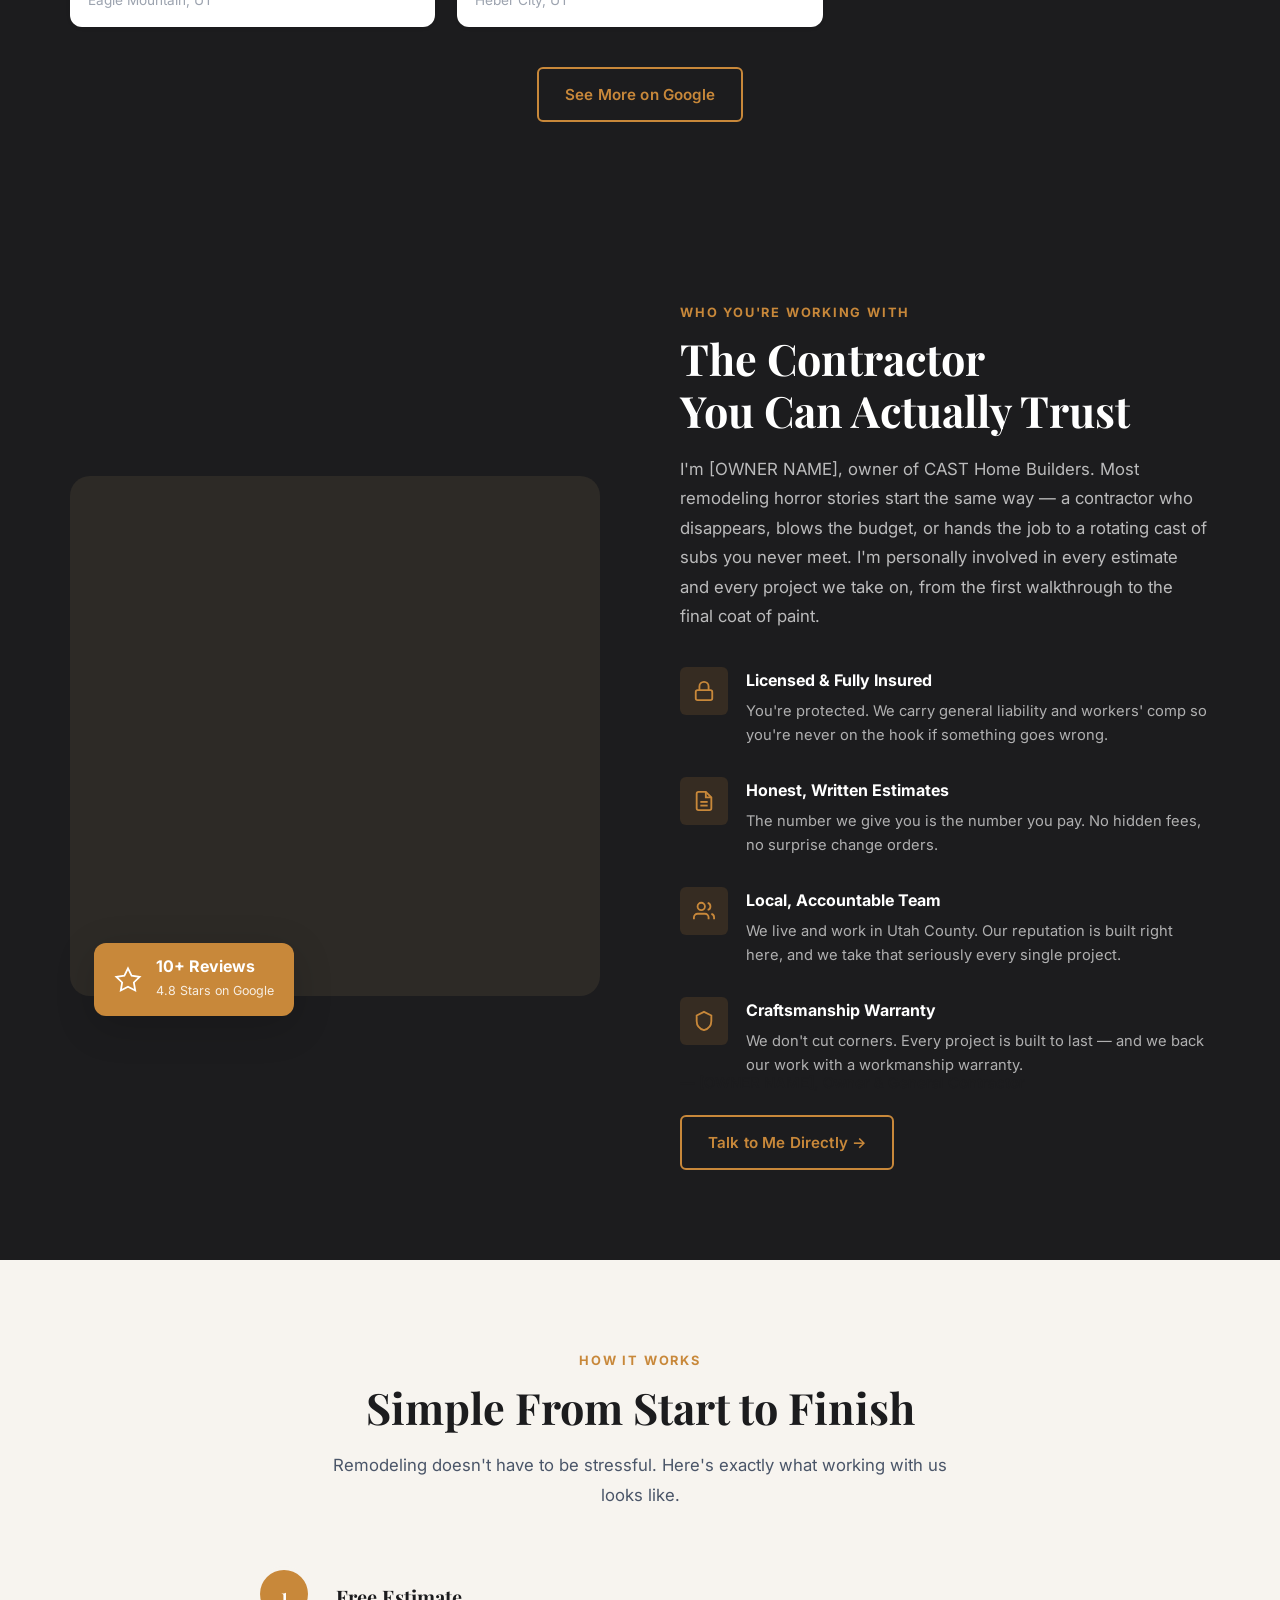
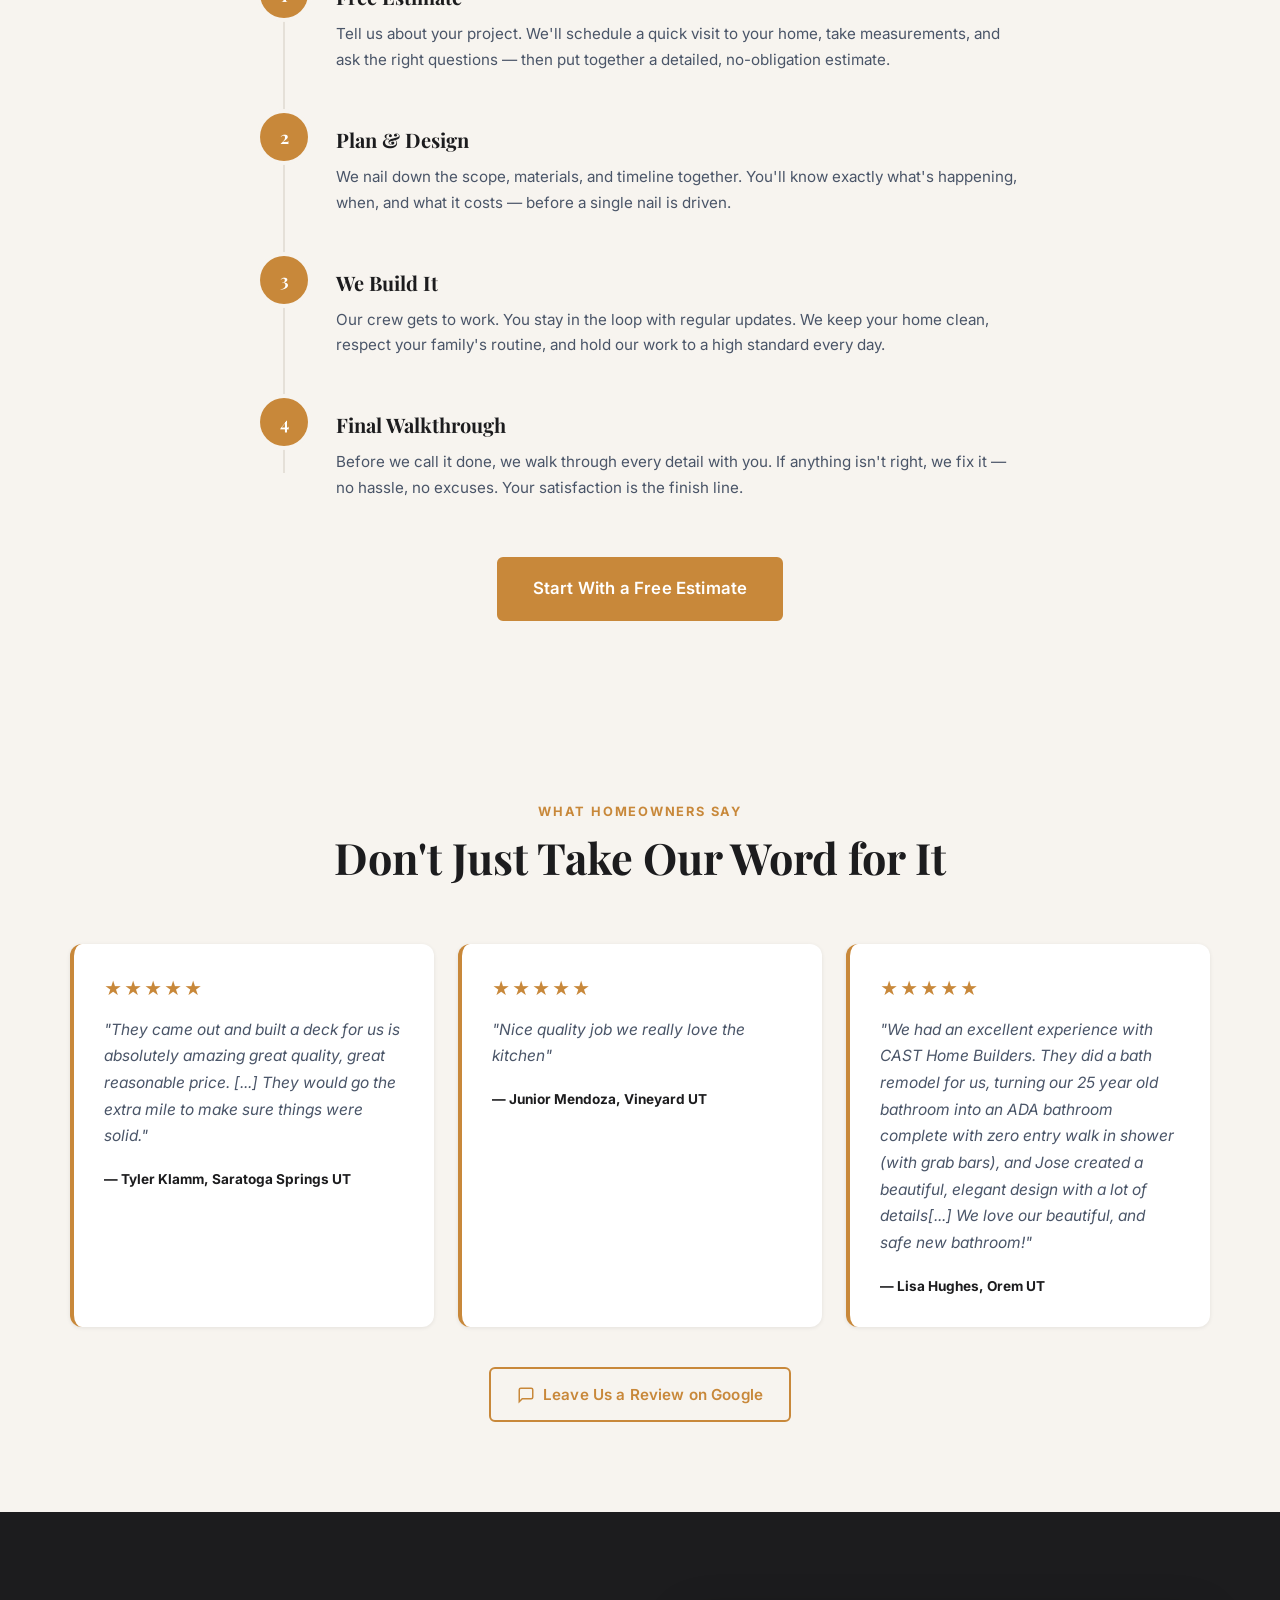
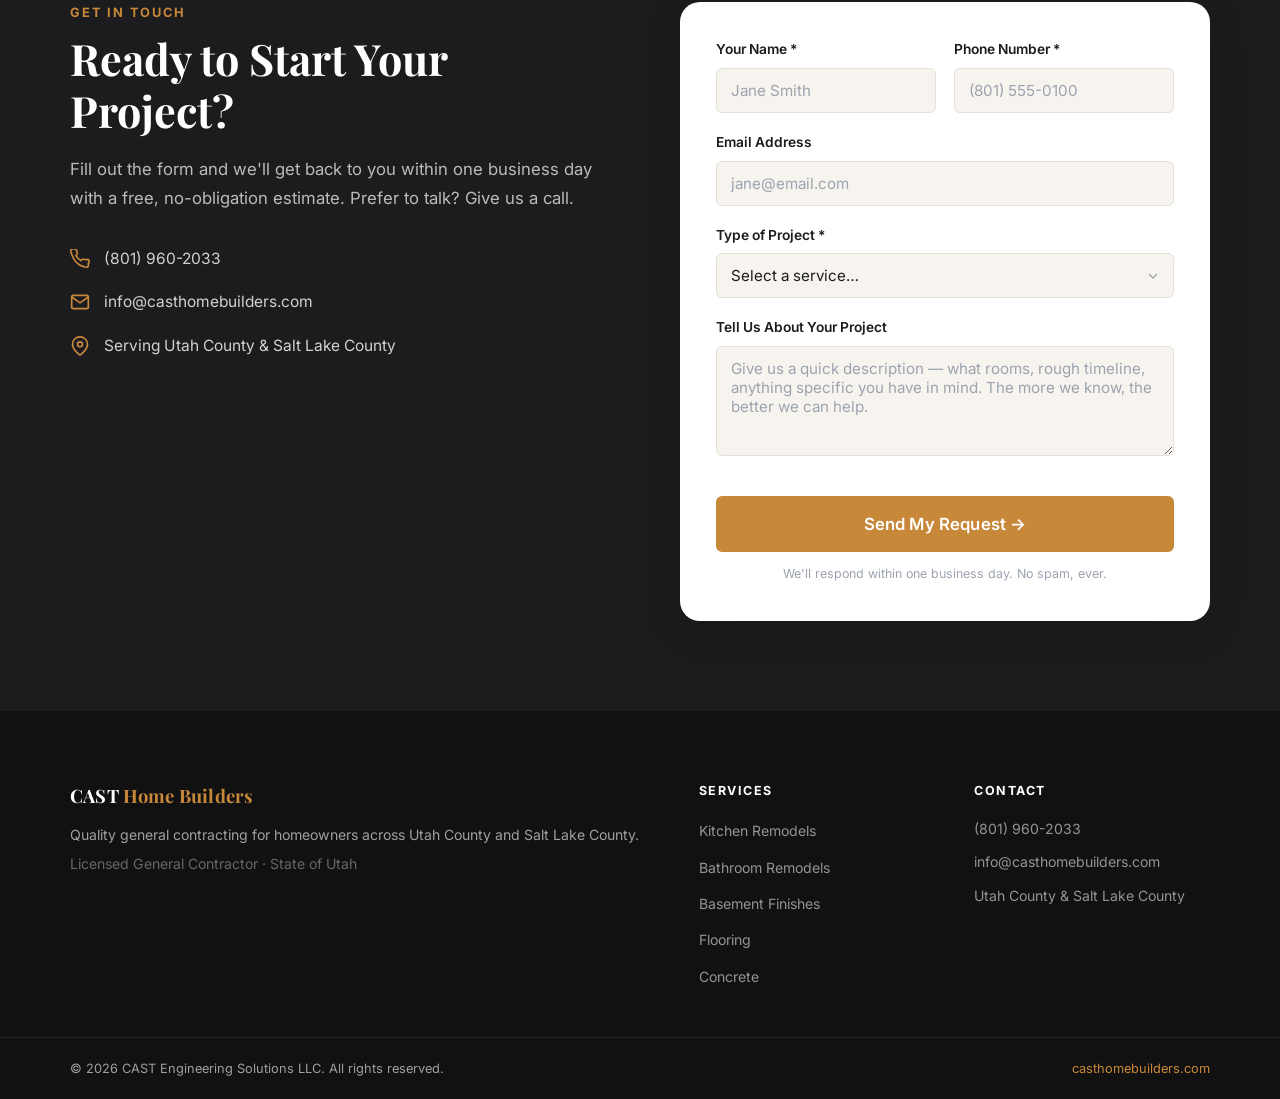
==== commit e2392127: "Format concrete pictures, add to projects" ====
--- a/index.html
+++ b/index.html
@@ -197,8 +197,7 @@
           </article>
 
           <article class="service-card">
-            <!-- PLACEHOLDER: 600x400px photo of concrete work (driveway/patio). Save as images/service-concrete.jpg -->
-            <div class="service-img" style="background-image: url('images/service-concrete.jpg');" role="img" aria-label="Concrete work example"></div>
+            <div class="service-img" style="background-image: url('images/concrete/patio_1.jpg');" role="img" aria-label="Concrete patio example"></div>
             <div class="service-body">
               <h3>Concrete</h3>
               <p>Driveways, patios, walkways, and slabs — poured, finished, and cured right. Built to handle Utah's freeze-thaw cycles for the long haul.</p>
--- a/css/style.css
+++ b/css/style.css
@@ -749,16 +749,19 @@
 
 .lightbox-media {
   position: relative;
-  height: 340px;
+  display: flex;
+  align-items: center;
+  justify-content: center;
   background: #2d2a26;
 }
 
 .lightbox-slide {
-  position: absolute;
-  inset: 0;
-  background-size: cover;
-  background-position: center;
   display: none;
+  max-width: 100%;
+  max-height: min(80vh, 700px);
+  width: auto;
+  height: auto;
+  margin: 0 auto;
 }
 .lightbox-slide.active { display: block; }
 
@@ -867,7 +870,7 @@
 
 /* Shorter lightbox media on small phones so caption + close stay reachable */
 @media (max-width: 480px) {
-  .lightbox-media { height: 260px; }
+  .lightbox-slide { max-height: 50vh; }
 }
 
 @media (min-width: 640px) {
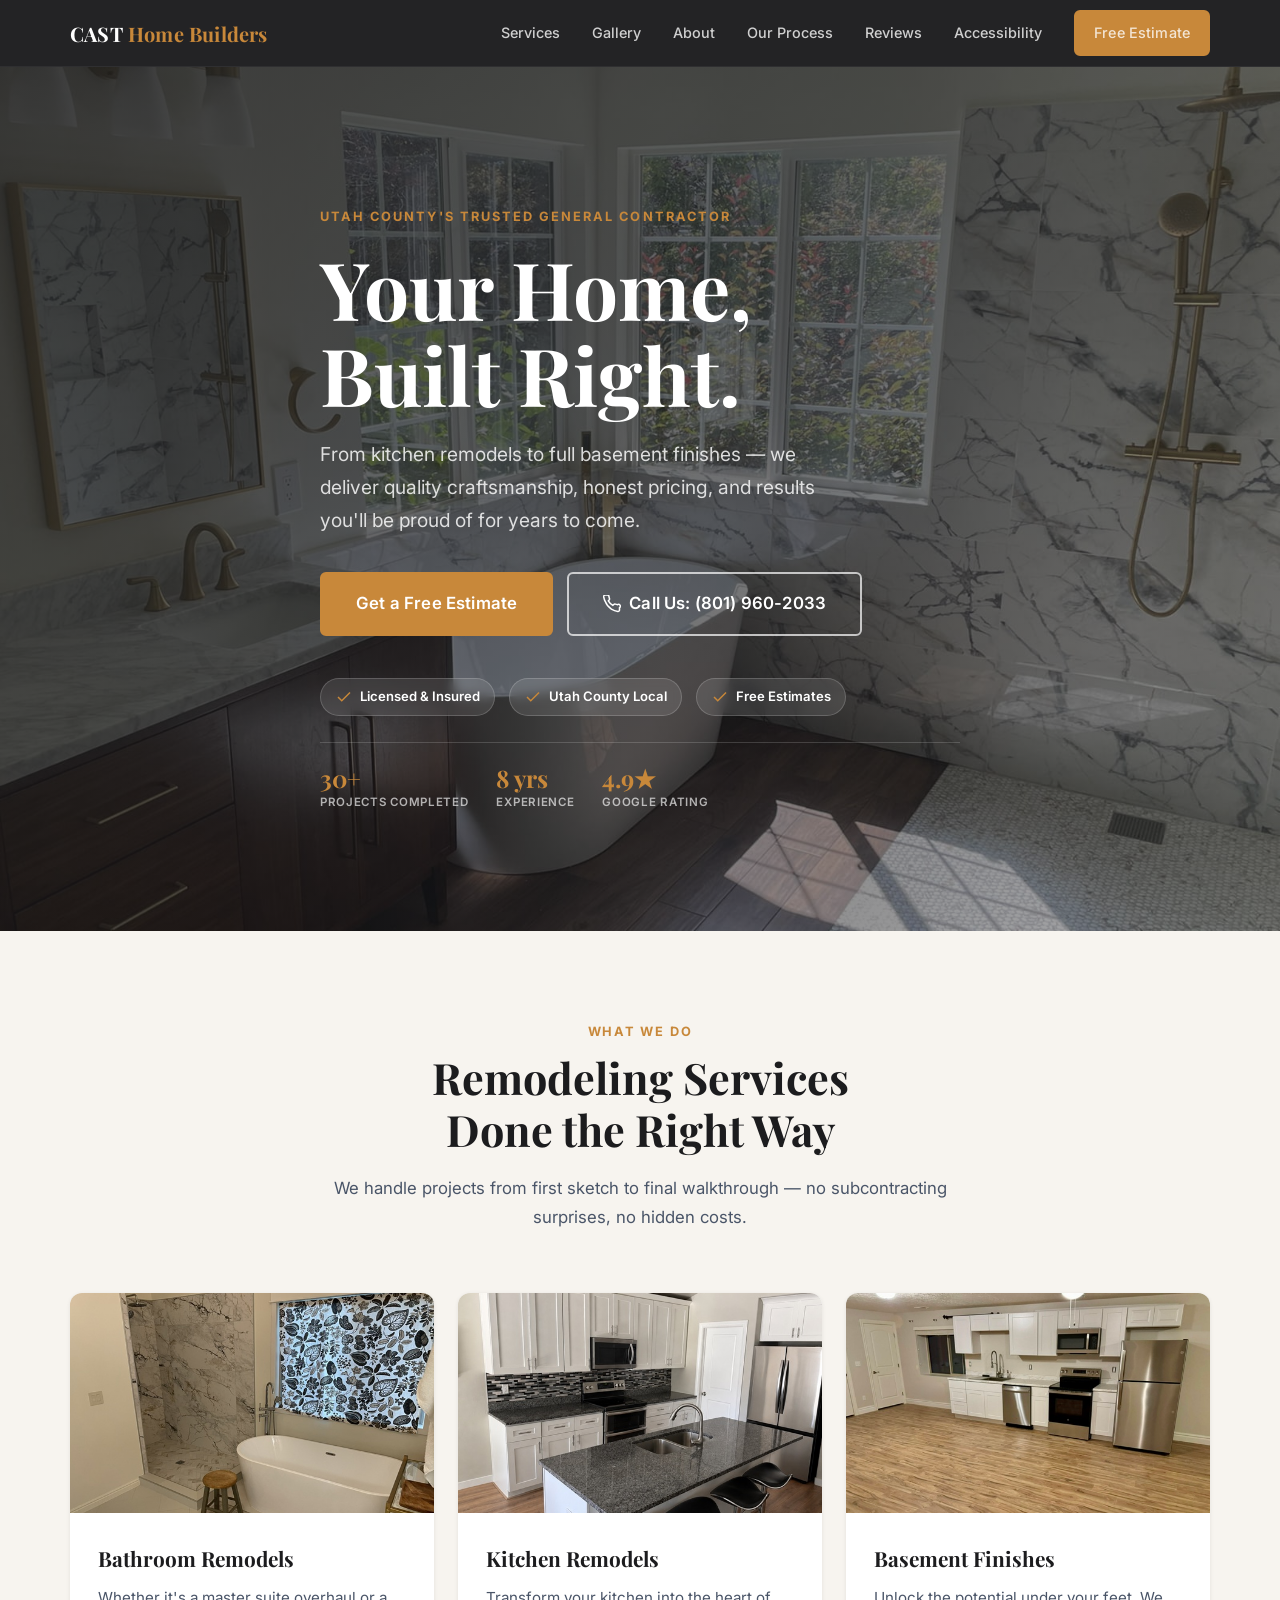
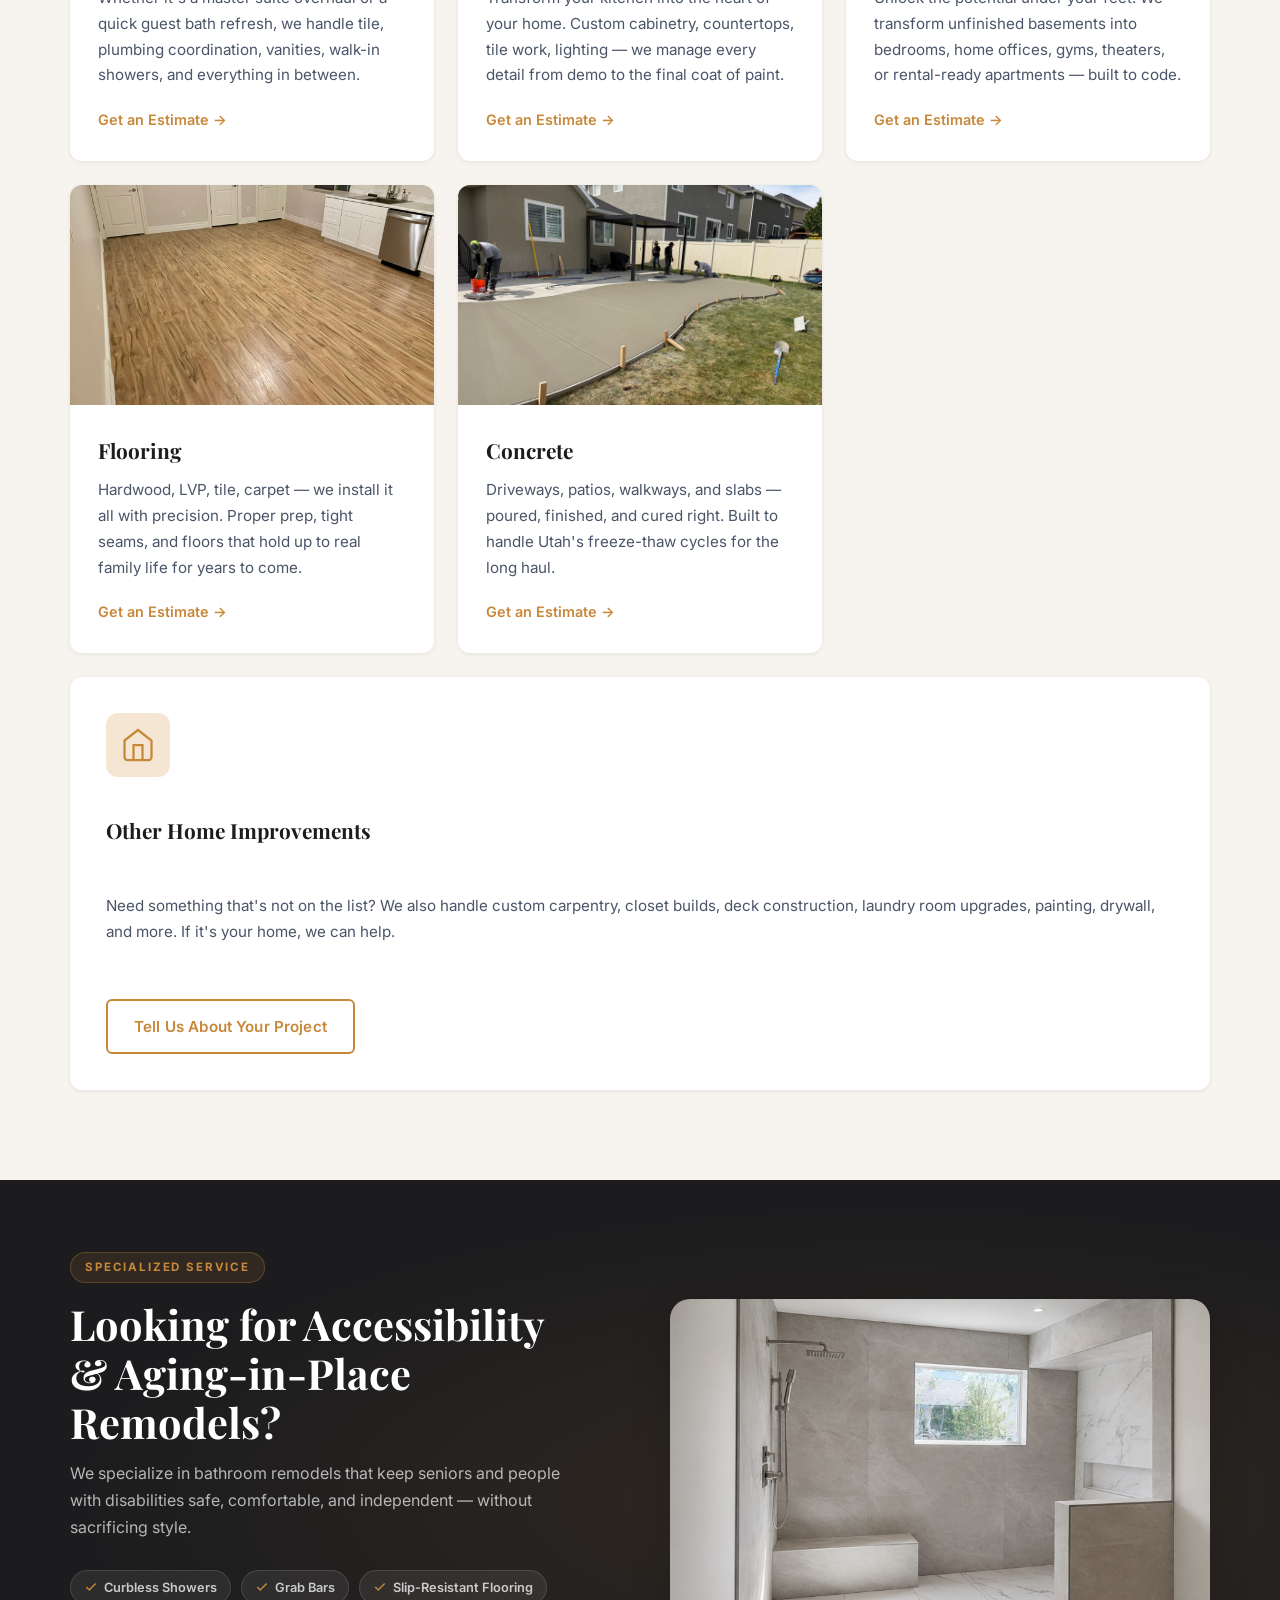
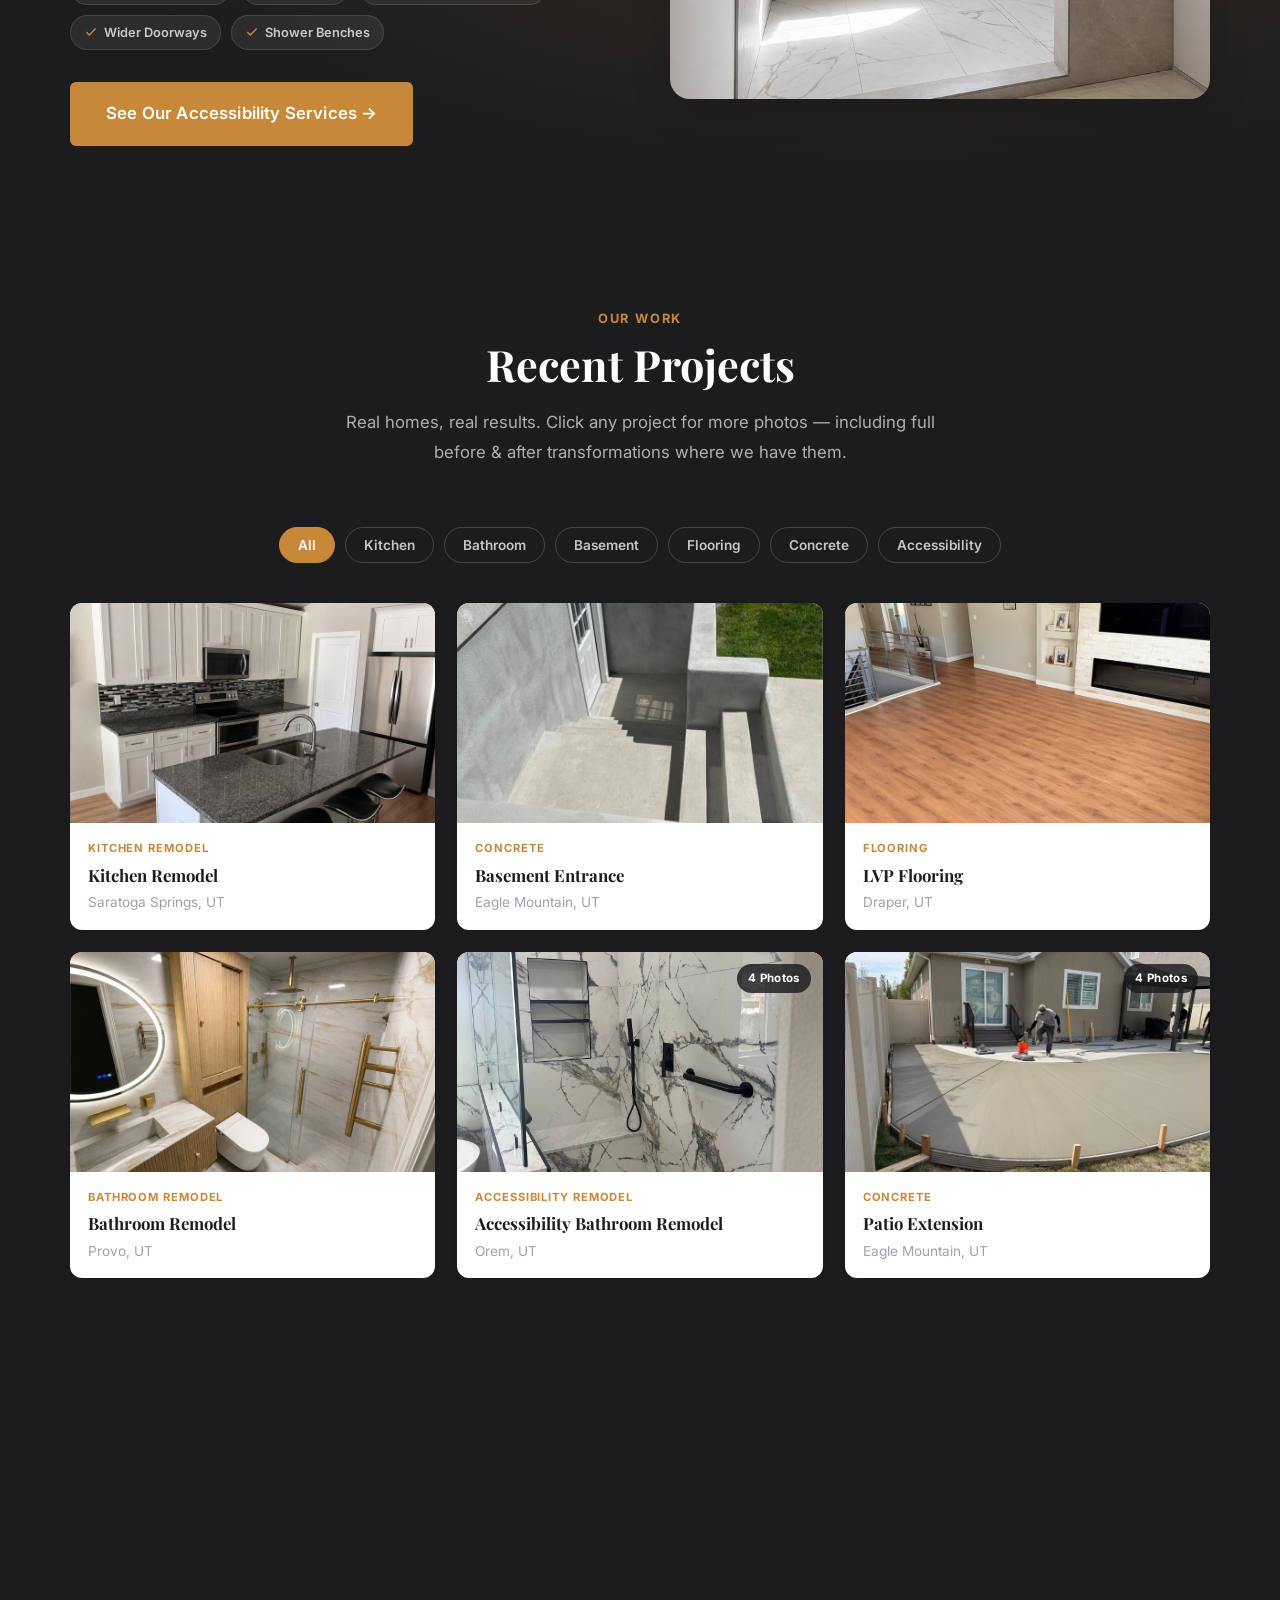
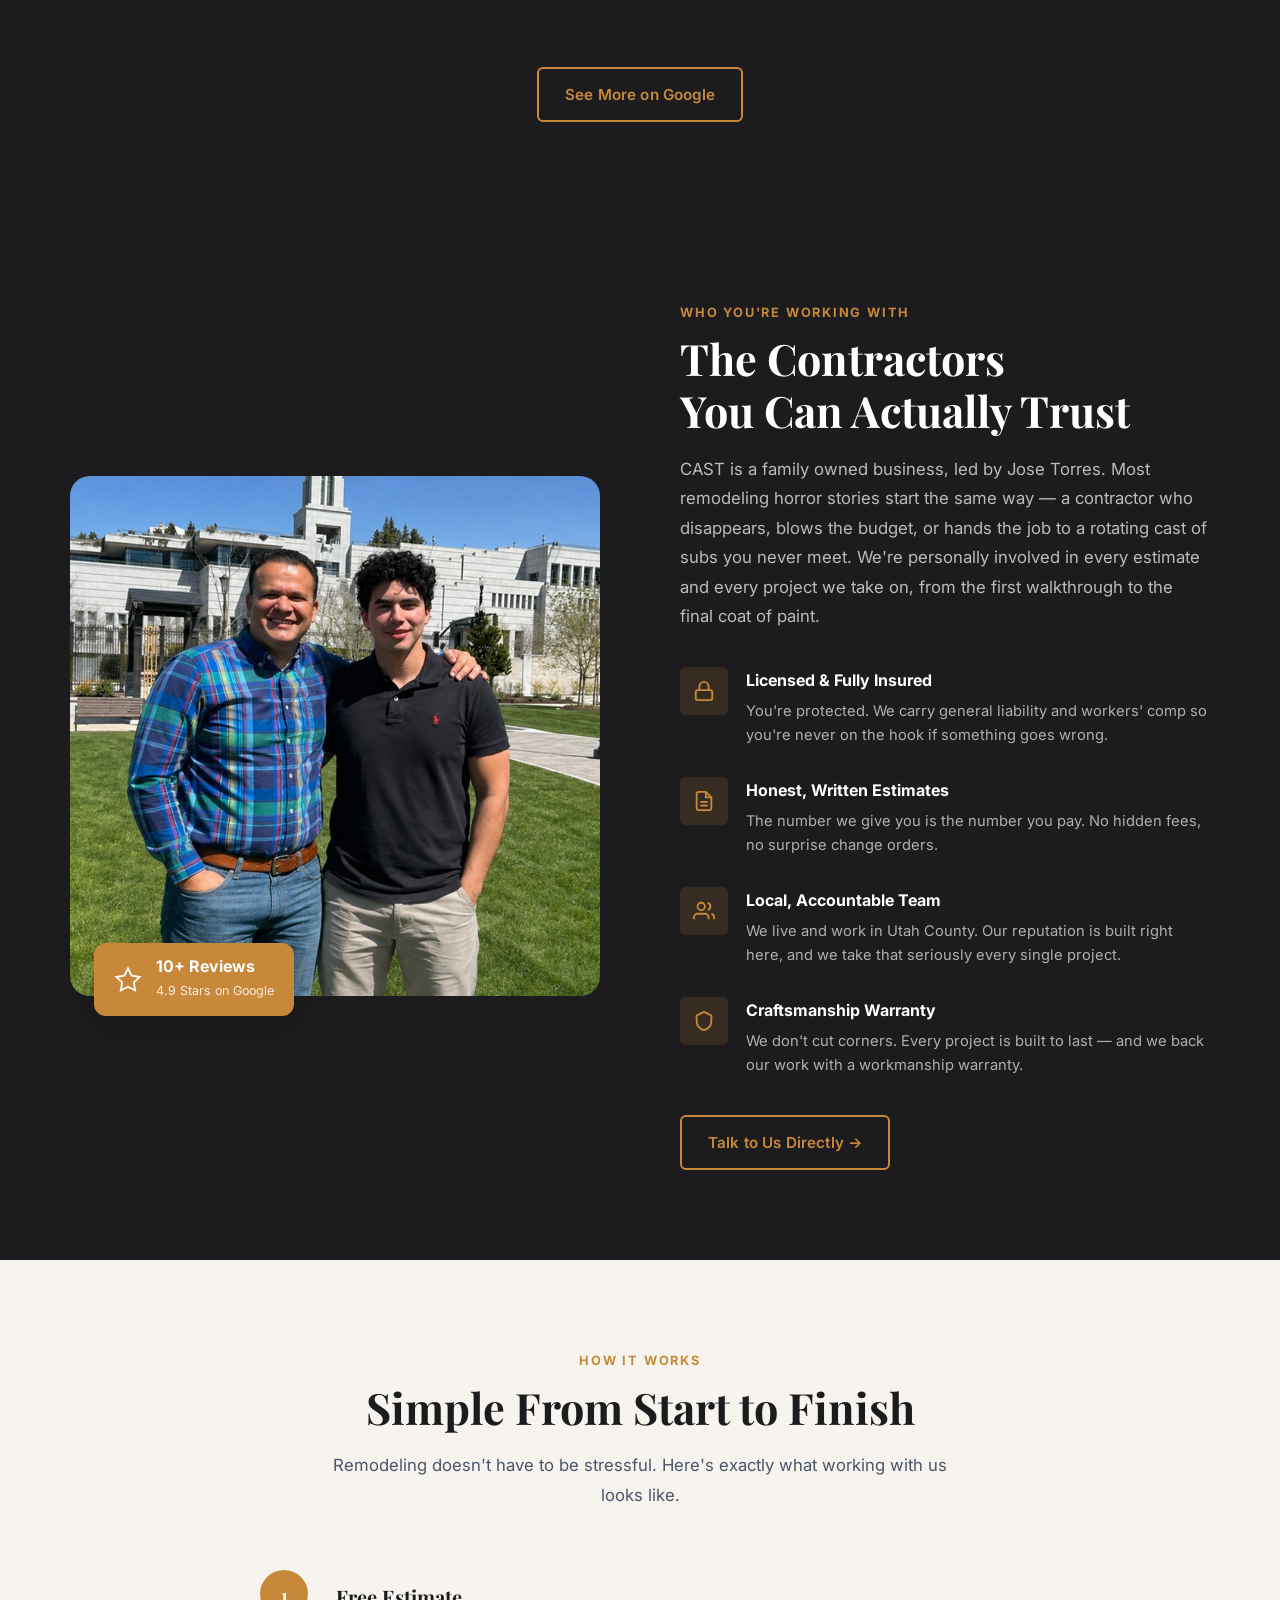
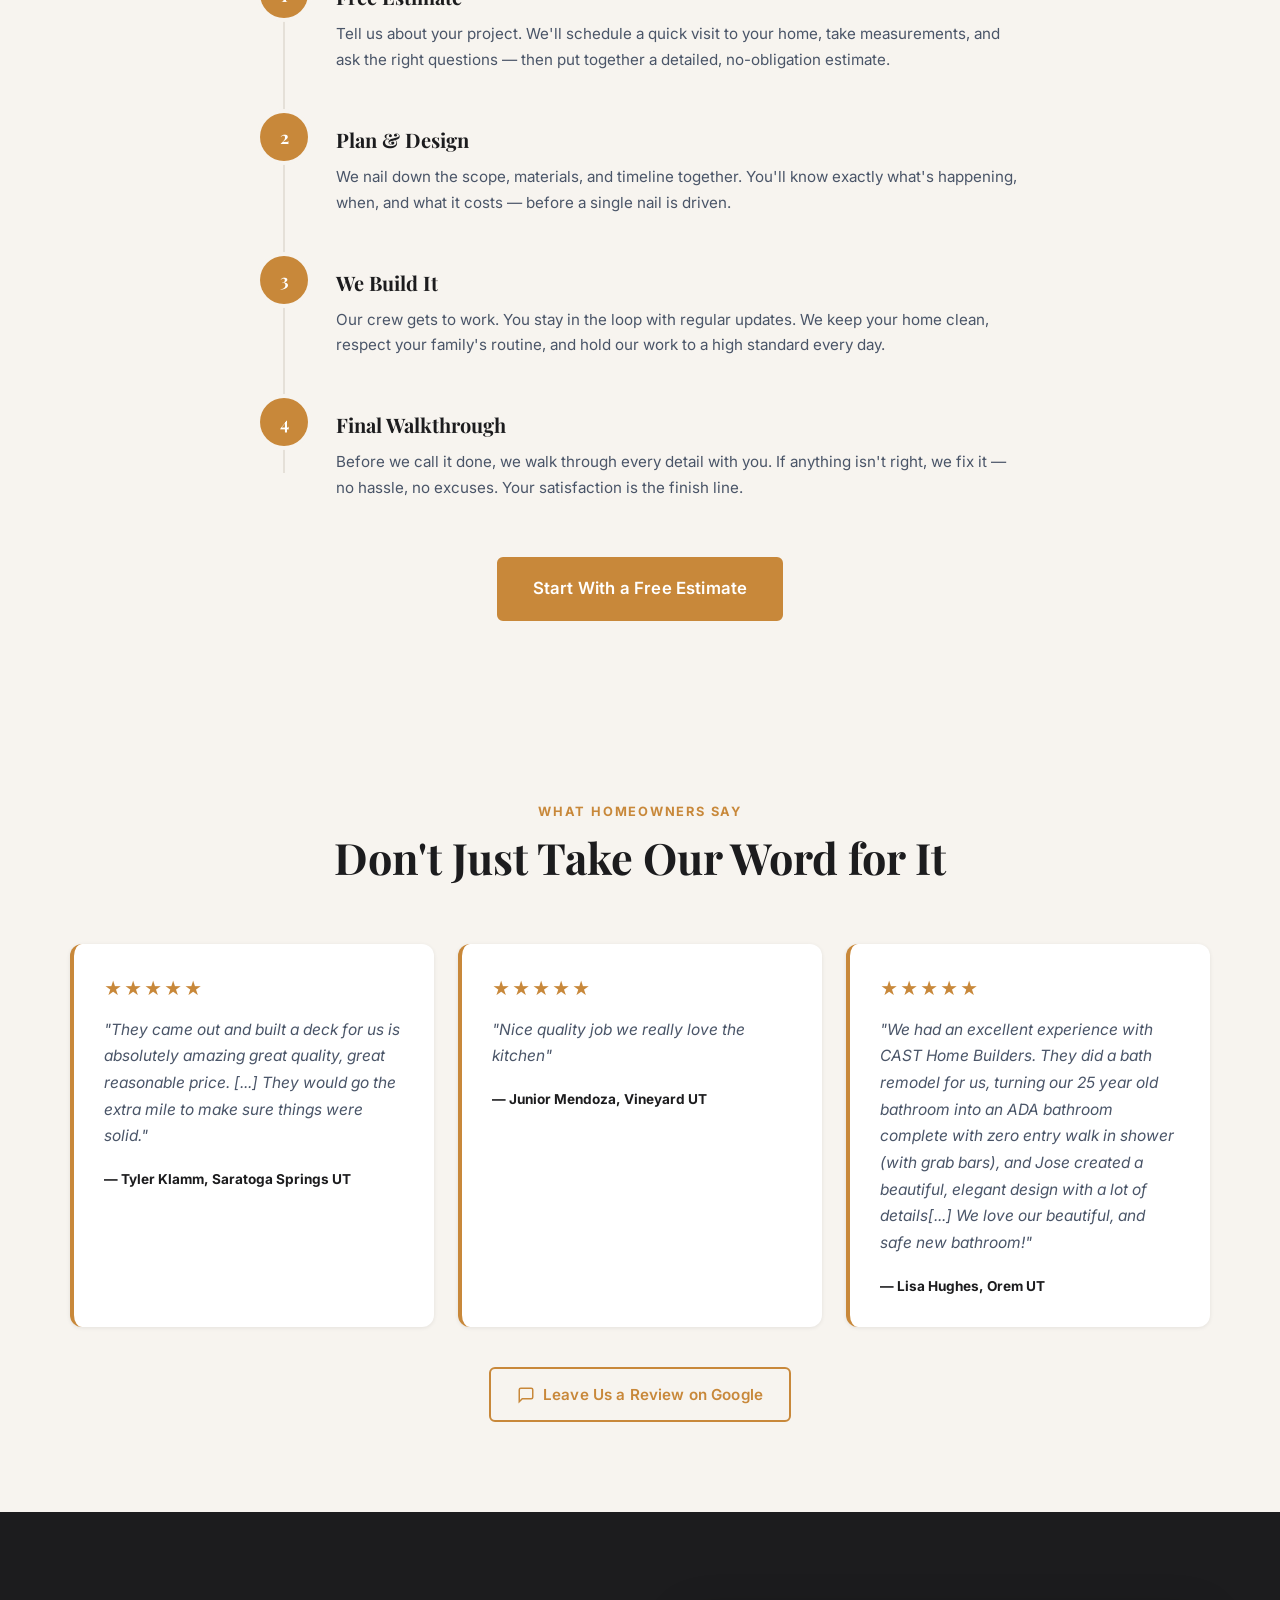
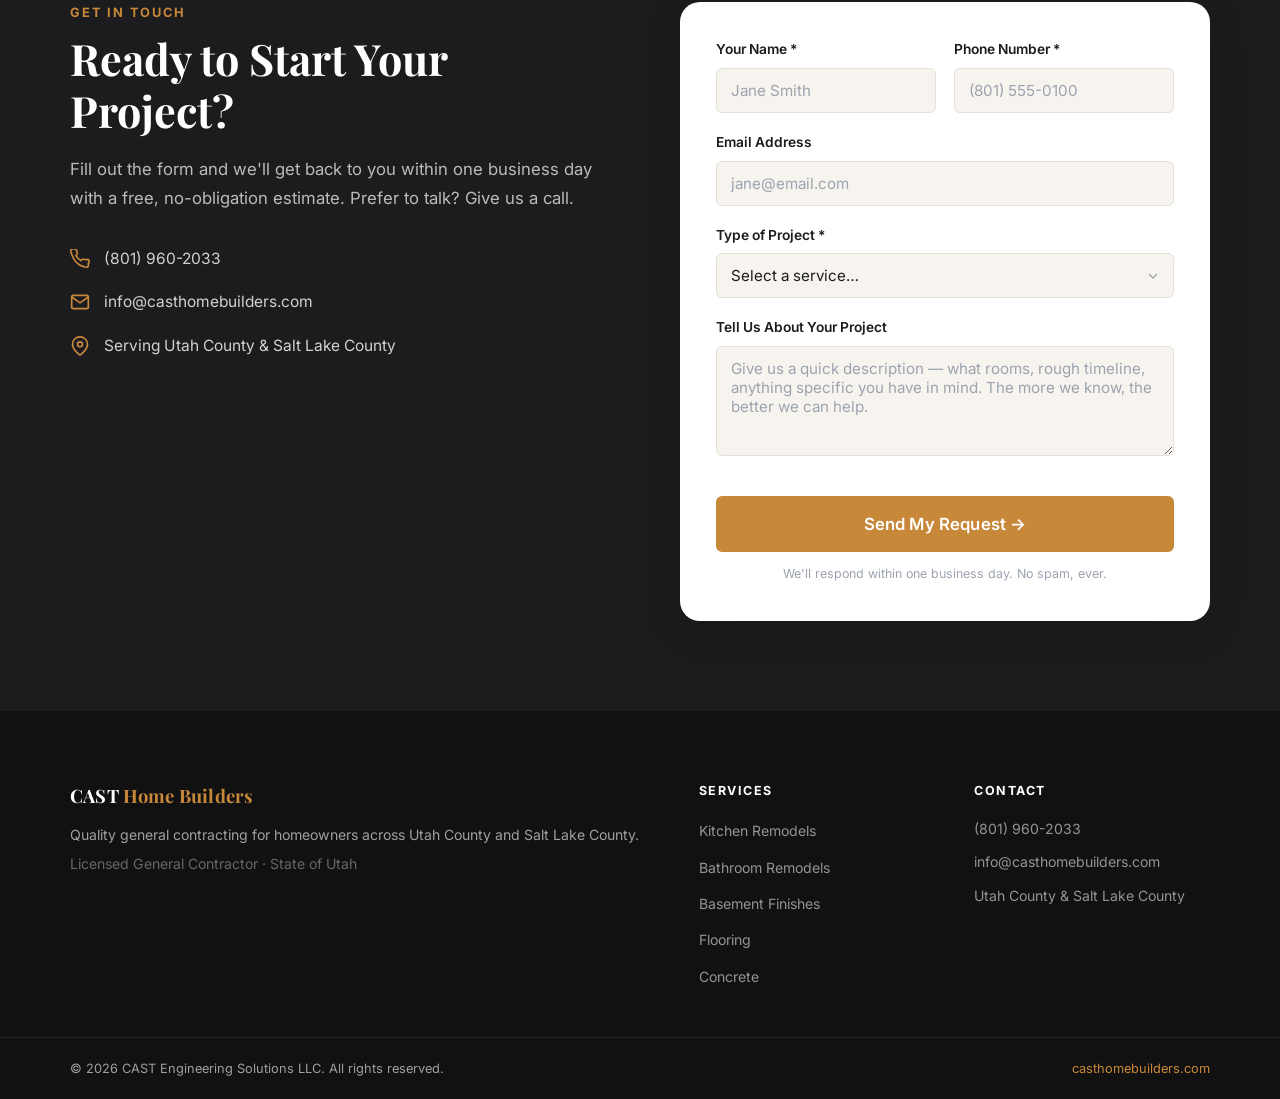
==== commit 765e2f7b: "Prepare website for update" ====
--- a/index.html
+++ b/index.html
@@ -138,7 +138,7 @@
         <div class="hero-stats">
           <div class="hero-stat"><span class="hero-stat-num">30+</span><span class="hero-stat-label">Projects Completed</span></div>
           <div class="hero-stat"><span class="hero-stat-num">8 yrs</span><span class="hero-stat-label">Experience</span></div>
-          <div class="hero-stat"><span class="hero-stat-num">4.8&#9733;</span><span class="hero-stat-label">Google Rating</span></div>
+          <div class="hero-stat"><span class="hero-stat-num">4.9&#9733;</span><span class="hero-stat-label">Google Rating</span></div>
         </div>
       </div>
     </section>
@@ -197,7 +197,7 @@
           </article>
 
           <article class="service-card">
-            <div class="service-img" style="background-image: url('images/concrete/patio_1.jpg');" role="img" aria-label="Concrete patio example"></div>
+            <div class="service-img" style="background-image: url('images/concrete/patio_3.jpg');" role="img" aria-label="Concrete patio example"></div>
             <div class="service-body">
               <h3>Concrete</h3>
               <p>Driveways, patios, walkways, and slabs — poured, finished, and cured right. Built to handle Utah's freeze-thaw cycles for the long haul.</p>
@@ -332,14 +332,14 @@
             <svg width="28" height="28" viewBox="0 0 24 24" fill="none" stroke="currentColor" stroke-width="1.5" aria-hidden="true"><path d="M12 2l3.09 6.26L22 9.27l-5 4.87 1.18 6.88L12 17.77l-6.18 3.25L7 14.14 2 9.27l6.91-1.01L12 2z"/></svg>
             <div>
               <strong>10+ Reviews</strong>
-              <span>4.8 Stars on Google</span>
+              <span>4.9 Stars on Google</span>
             </div>
           </div>
         </div>
         <div class="why-us-text">
           <p class="section-eyebrow">Who You're Working With</p>
-          <h2 class="section-title">The Contractor<br>You Can Actually Trust</h2>
-          <p class="section-desc">I'm [OWNER NAME], owner of CAST Home Builders. Most remodeling horror stories start the same way — a contractor who disappears, blows the budget, or hands the job to a rotating cast of subs you never meet. I'm personally involved in every estimate and every project we take on, from the first walkthrough to the final coat of paint.</p>
+          <h2 class="section-title">The Contractors<br>You Can Actually Trust</h2>
+          <p class="section-desc">CAST is a family owned business, led by Jose Torres. Most remodeling horror stories start the same way — a contractor who disappears, blows the budget, or hands the job to a rotating cast of subs you never meet. We're personally involved in every estimate and every project we take on, from the first walkthrough to the final coat of paint.</p>
 
           <ul class="why-list">
             <li>
@@ -381,7 +381,7 @@
           </ul>
 
           <p class="meet-owner-signoff">— [OWNER NAME], Owner &amp; General Contractor</p>
-          <a href="#contact" class="btn btn-secondary">Talk to Me Directly →</a>
+          <a href="#contact" class="btn btn-secondary">Talk to Us Directly →</a>
         </div>
       </div>
     </section>
